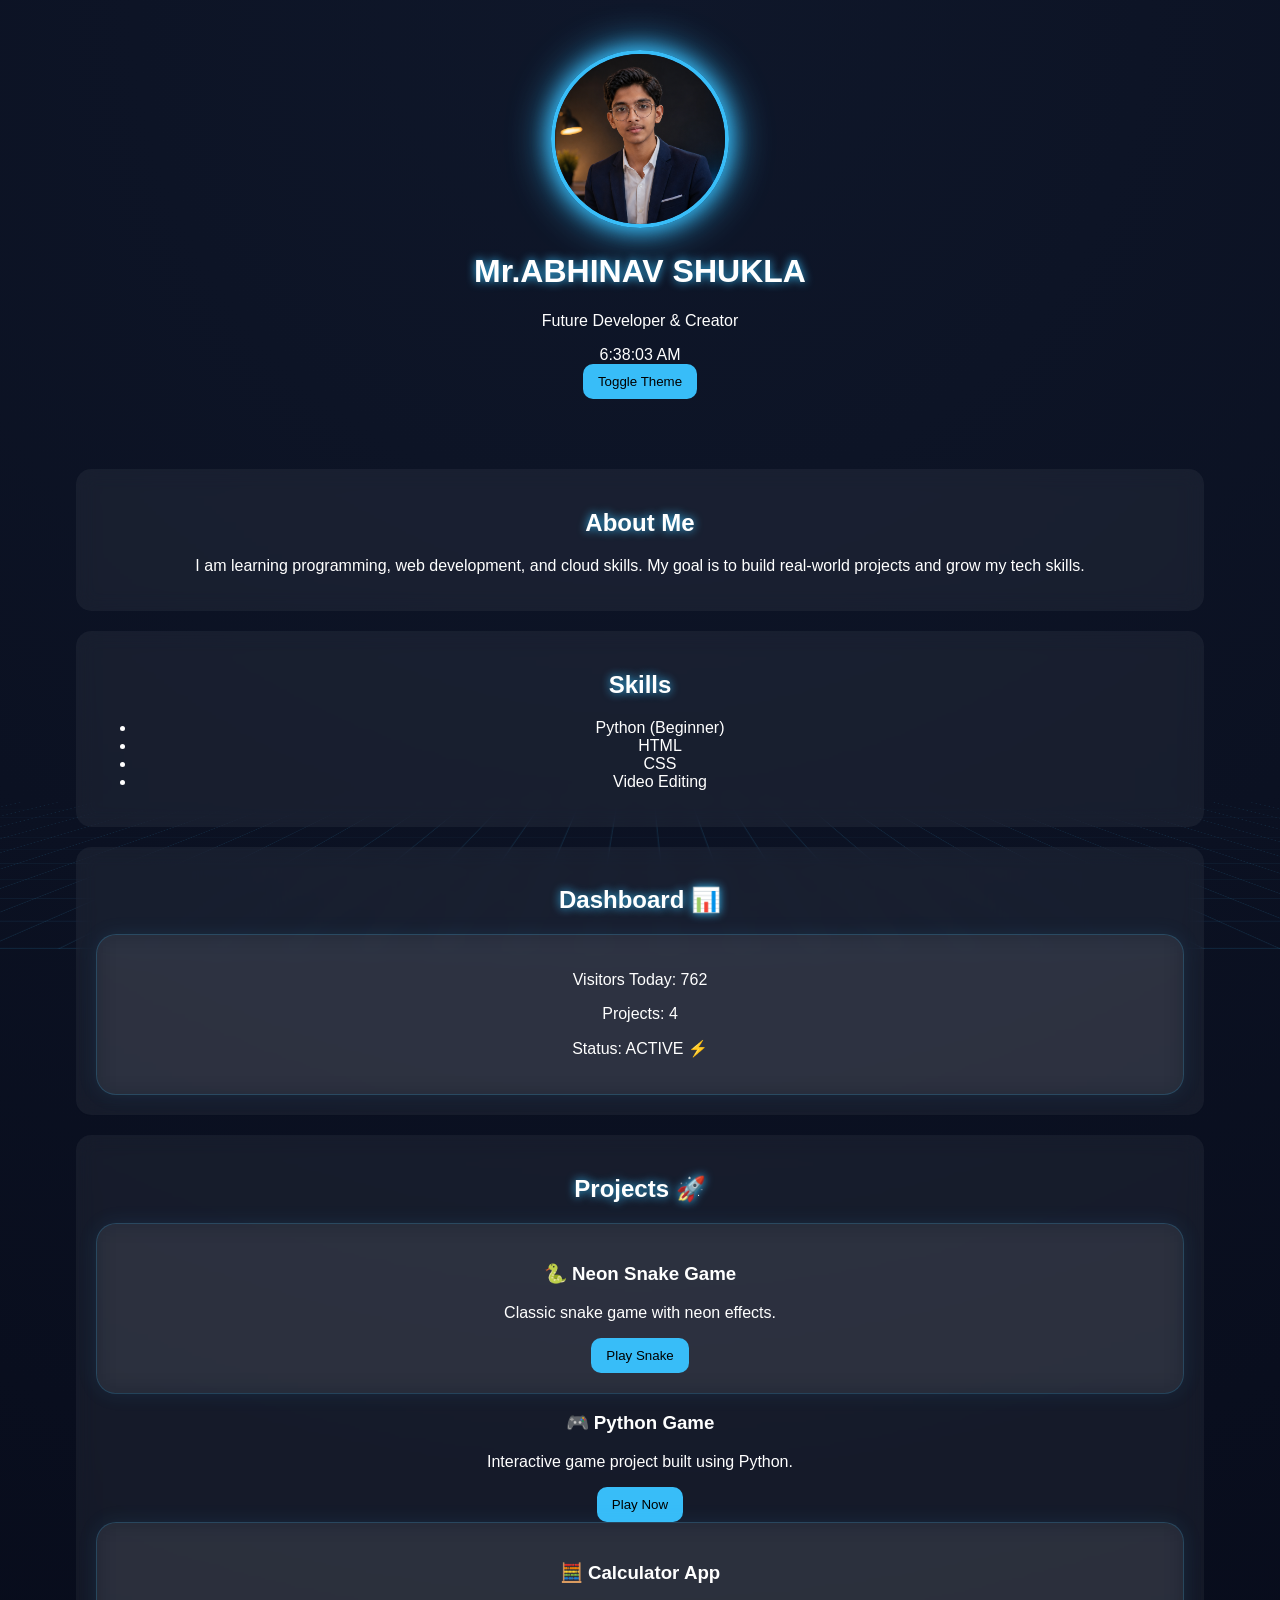
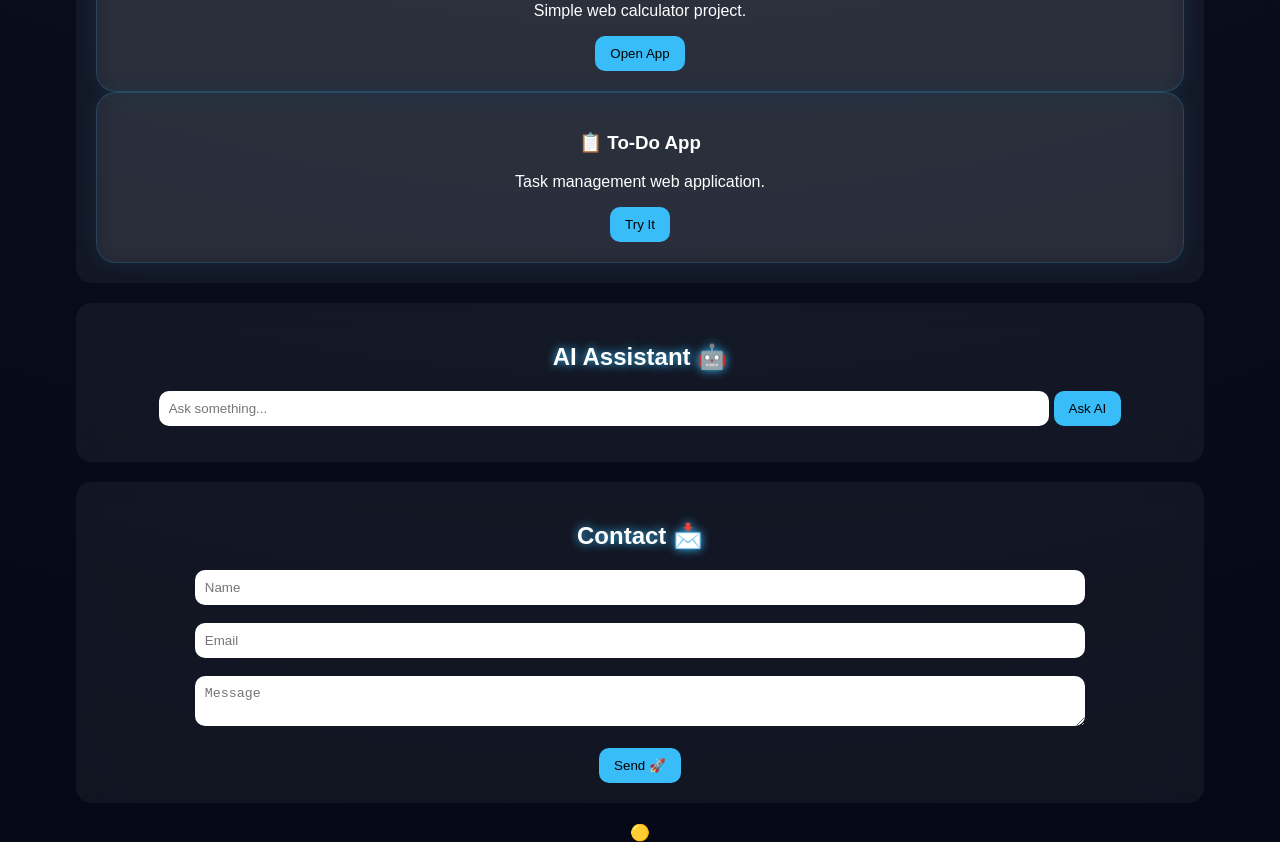
==== index.html @ 34ebb966 "index.html" ====
<!DOCTYPE html>
<html lang="en">
<head>
    <meta charset="UTF-8">
    <meta name="viewport" content="width=device-width, initial-scale=1.0">
    <title>My Portfolio</title>
    <link rel="stylesheet" href="style.css">
</head>

<body><header class="hero">

<img src="profile.png" class="profile">

<h1 id="typing"></h1>

<p>Future Developer & Creator</p>
<div id="clock"></div>
<button onclick="toggleTheme()">
Toggle Theme
</button>

</header>
  
    <!-- About Section -->
    <section class="about">
        <h2>About Me</h2>
        <p>
            I am learning programming, web development, and cloud skills.
            My goal is to build real-world projects and grow my tech skills.
        </p>
    </section>

    <!-- Skills Section -->
    <section class="skills">
        <h2>Skills</h2>
        <ul>
            <li>Python (Beginner)</li>
            <li>HTML</li>
            <li>CSS</li>
            <li>Video Editing</li>
        </ul>
    </section>
<section>
<h2>Dashboard 📊</h2>

<div class="card">
    <p>Visitors Today: <span id="v"></span></p>
    <p>Projects: 4</p>
    <p>Status: ACTIVE ⚡</p>
</div>

</section>
    <!-- Projects Section -->
  <section class="projects">

<h2>Projects 🚀</h2>

<div class="card">

<h3>🐍 Neon Snake Game</h3>

<p>
Classic snake game with neon effects.
</p>

<a href="snake.html">

<button>
Play Snake
</button>

</a>

</div>
<h3>🎮 Python Game</h3>

<p>
Interactive game project built using Python.
</p>

<a href="game.html">
<button>
Play Now
</button>
</a>

</div>

<div class="card">

<h3>🧮 Calculator App</h3>

<p>
Simple web calculator project.
</p>

<a href="calculator.html">
<button>
Open App
</button>
</a>

</div>

<div class="card">

<h3>📋 To-Do App</h3>

<p>
Task management web application.
</p>

<a href="todo.html">
<button>
Try It
</button>
</a>

</div>

</section>
    
<section>
    
<h2>AI Assistant 🤖</h2>

<input type="text" id="q" placeholder="Ask something...">

<button onclick="askRealAI()">
Ask AI
</button>

<p id="ans"></p>

</section>
    <!-- Contact Section -->
 <section class="contact">

<h2>Contact 📩</h2>

<form action="https://formsubmit.co/abhinavshukl12@gmail.com" method="POST">

<input type="hidden" name="_captcha" value="false">

<input type="text" name="name" placeholder="Name" required>

<br><br>

<input type="email" name="email" placeholder="Email" required>

<br><br>

<textarea name="message" placeholder="Message"></textarea>

<br><br>

<button type="submit">
Send 🚀
</button>

</form>

</section>  
<!-- YouTube Popup -->

<div id="popup" class="popup">

<div class="popup-content">

<span class="close" onclick="closePopup()">
&times;
</span>

<h2>🚀 Join My YouTube Journey</h2>

<p>
Subscribe for coding, AI, projects & educational creator content ⚡
</p>

<a href="https://youtube.com/@abhinavconceptlab?si=k_OeOJy1caz5XrRM" target="_blank">

<button class="subscribe-btn">
Subscribe 🔔
</button>

</a>

</div>

</div>
<script src="script.js"></script>
<script src="ai.js"></script>    
<script src="omega.js"></script>
</body>
</html>
---- style.css ----
body {
    margin: 0;
    font-family: Arial, sans-serif;
    background: radial-gradient(circle at top, #0f172a, #050816);
    color: white;
    text-align: center;
}

/* hero */
.hero {
    padding: 50px 20px;
}

/* sections */
section {
    width: 85%;
    margin: 20px auto;
    padding: 20px;

    background: rgba(255,255,255,0.05);

    border-radius: 15px;

    backdrop-filter: blur(10px);
}

/* profile image */
.profile {
    width: 170px;
    height: 170px;

    object-fit: cover;

    border-radius: 50%;

    border: 4px solid #38bdf8;

    box-shadow:
        0 0 20px #38bdf8,
        0 0 40px #38bdf8;

    transition: 0.4s;
}

.profile:hover {
    transform: scale(1.05);
}

/* glowing titles */
h1, h2 {
    text-shadow: 0 0 10px #38bdf8;
}

.card {

    background:
    rgba(255,255,255,0.05);

    border:
    1px solid rgba(56,189,248,0.2);

    backdrop-filter: blur(12px);

    border-radius: 20px;

    padding: 20px;

    transition: 0.4s;

    box-shadow:
    0 0 20px rgba(56,189,248,0.1);
}

.card:hover {

    transform:
    translateY(-10px)
    scale(1.03);

    box-shadow:
    0 0 30px #38bdf8;
}

/* button */
button {
    padding: 10px 15px;

    border: none;

    border-radius: 10px;

    background: #38bdf8;

    cursor: pointer;
}

/* inputs */
input, textarea {
    width: 80%;

    padding: 10px;

    border-radius: 10px;

    border: none;
}
/* popup background */

.popup {

    display: none;

    position: fixed;

    z-index: 999;

    left: 0;
    top: 0;

    width: 100%;
    height: 100%;

    background:
    rgba(0,0,0,0.7);

    backdrop-filter: blur(5px);
}

/* popup box */

.popup-content {

    background:
    rgba(15,23,42,0.95);

    width: 80%;
    max-width: 400px;

    margin: 15% auto;

    padding: 25px;

    border-radius: 20px;

    text-align: center;

    box-shadow:
    0 0 20px #38bdf8;
}

/* close button */

.close {

    float: right;

    font-size: 28px;

    cursor: pointer;
}

/* subscribe button */

.subscribe-btn {

    background: red;

    color: white;

    padding: 12px 20px;

    border-radius: 12px;

    font-size: 18px;

    margin-top: 15px;

    transition: 0.3s;
}

.subscribe-btn:hover {

    transform: scale(1.08);

    box-shadow:
    0 0 20px red;
}
/* GRID FLOOR */

body::before {

    content: "";

    position: fixed;

    bottom: -200px;

    left: -50%;

    width: 200%;

    height: 500px;

    background:
    repeating-linear-gradient(

    transparent 0px,
    transparent 48px,

    rgba(56,189,248,0.15) 50px
    ),

    repeating-linear-gradient(

    90deg,

    transparent 0px,
    transparent 48px,

    rgba(56,189,248,0.15) 50px
    );

    transform:
    perspective(700px)
    rotateX(75deg);

    animation:
    gridMove 10s linear infinite;

    z-index: -2;
}

@keyframes gridMove {

    from {

        transform:
        perspective(700px)
        rotateX(75deg)
        translateY(0);
    }

    to {

        transform:
        perspective(700px)
        rotateX(75deg)
        translateY(50px);
    }
}
.trail {

    position: absolute;

    width: 10px;

    height: 10px;

    border-radius: 50%;

    background: #38bdf8;

    box-shadow:
    0 0 15px #38bdf8;

    pointer-events: none;

    animation:
    fadeTrail 0.5s linear;
}

@keyframes fadeTrail {

    from {

        opacity: 1;

        transform: scale(1);
    }

    to {

        opacity: 0;
body::after {

    content: "";

    position: fixed;

    width: 100%;

    height: 100%;

    background:
    repeating-linear-gradient(

    transparent 0px,
    rgba(255,255,255,0.03) 2px,
    transparent 4px
    );

    pointer-events: none;

    animation:
    scanMove 8s linear infinite;
}

@keyframes scanMove {

    from {

        transform: translateY(0);
    }

    to {

        transform: translateY(20px);
    }
}
        transform: scale(0);
    }
}
section {

    animation:
    floatPanel 5s ease-in-out infinite;
}

@keyframes floatPanel {

    0% {

        transform: translateY(0);
    }

    50% {

        transform: translateY(-8px);
    }

    100% {

        transform: translateY(0);
    }
}
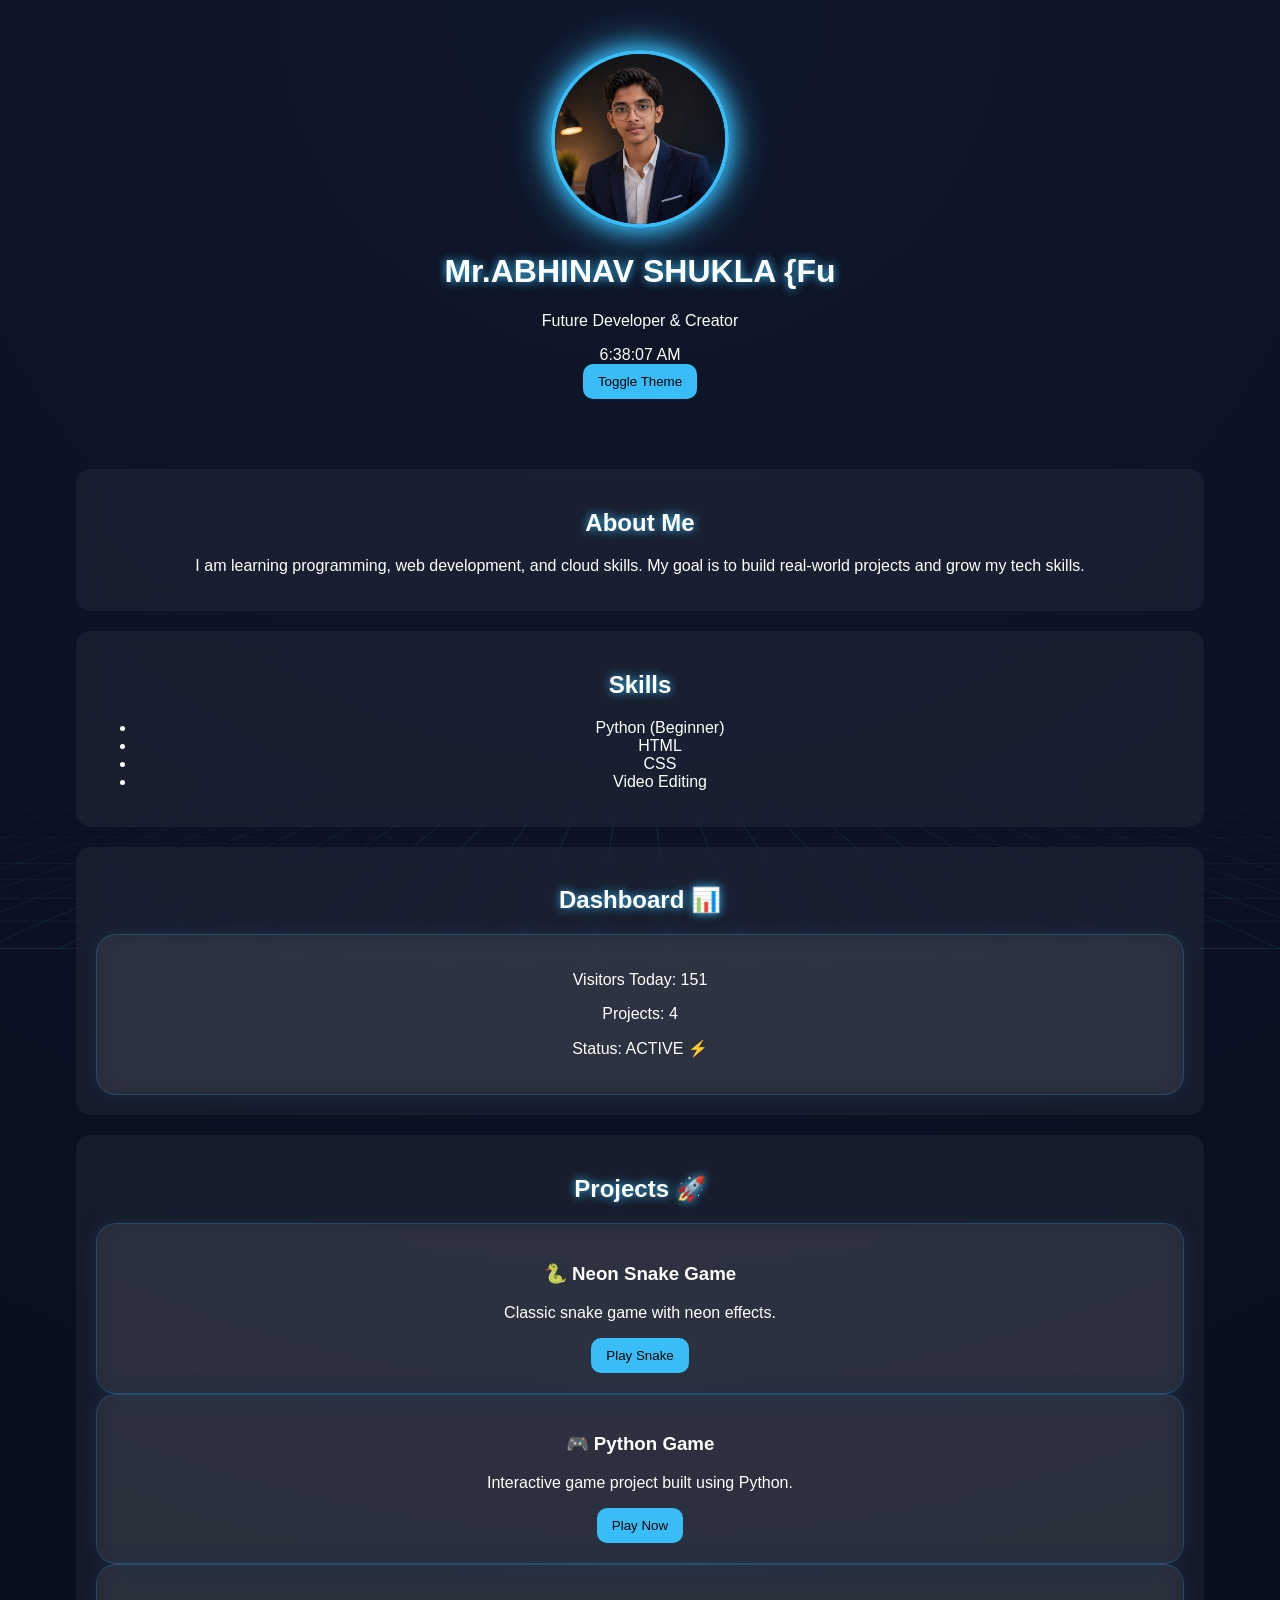
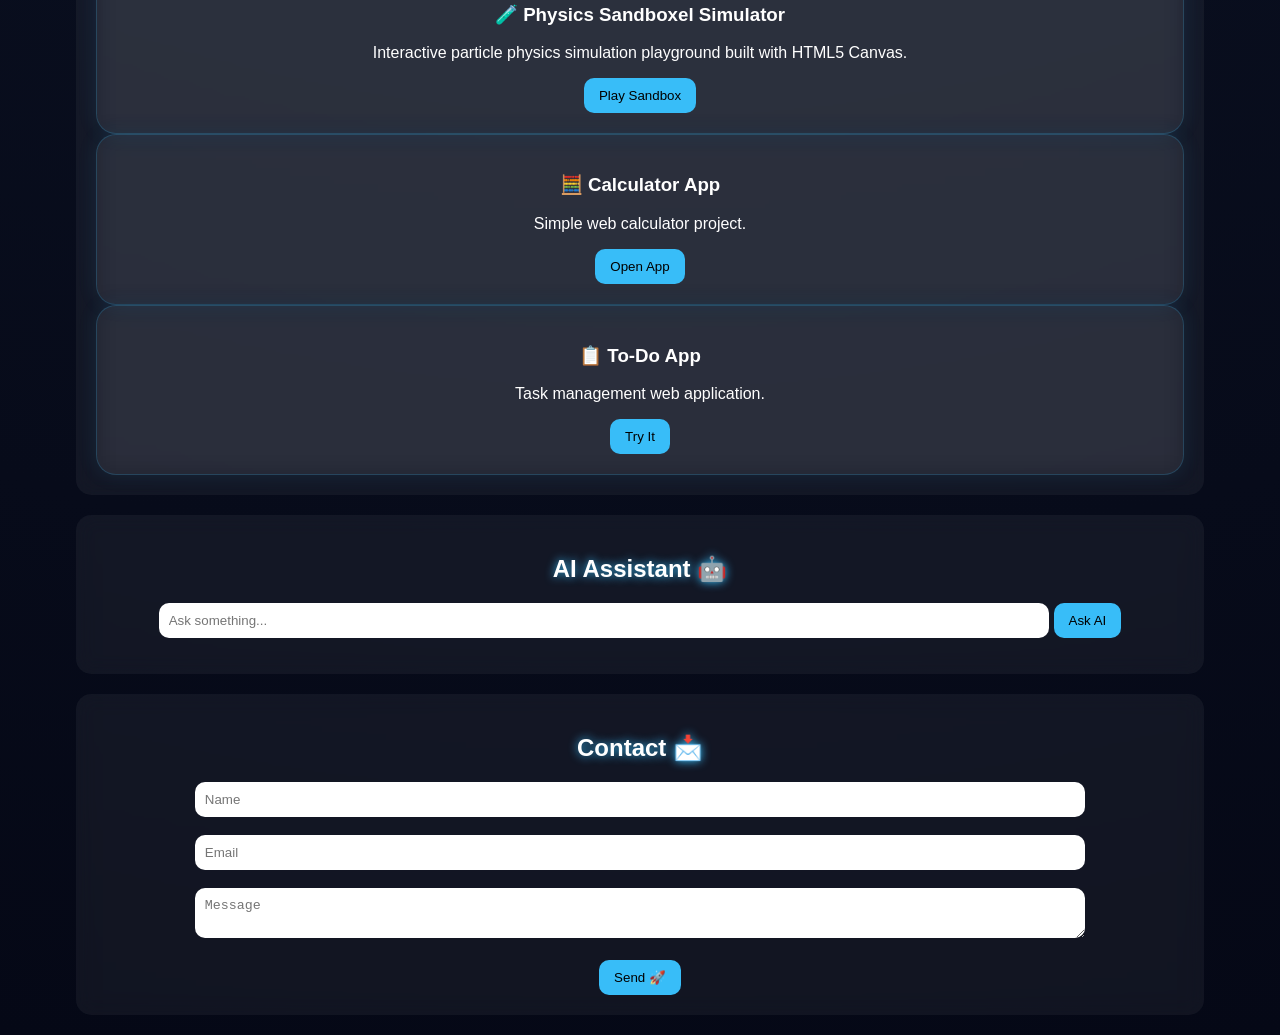
==== commit e84fb3b1: "index.html" ====
--- a/index.html
+++ b/index.html
@@ -51,72 +51,49 @@
 
 </section>
     <!-- Projects Section -->
-  <section class="projects">
+ <section class="projects">
+        <h2>Projects 🚀</h2>
 
-<h2>Projects 🚀</h2>
+        <div class="card">
+            <h3>🐍 Neon Snake Game</h3>
+            <p>Classic snake game with neon effects.</p>
+            <a href="snake.html">
+                <button>Play Snake</button>
+            </a>
+        </div>
 
-<div class="card">
+        <div class="card">
+            <h3>🎮 Python Game</h3>
+            <p>Interactive game project built using Python.</p>
+            <a href="game.html">
+                <button>Play Now</button>
+            </a>
+        </div>
 
-<h3>🐍 Neon Snake Game</h3>
+        <div class="card">
+            <h3>🧪 Physics Sandboxel Simulator</h3>
+            <p>Interactive particle physics simulation playground built with HTML5 Canvas.</p>
+            <a href="simindex.html">
+                <button>Play Sandbox</button>
+            </a>
+        </div>
 
-<p>
-Classic snake game with neon effects.
-</p>
+        <div class="card">
+            <h3>🧮 Calculator App</h3>
+            <p>Simple web calculator project.</p>
+            <a href="calculator.html">
+                <button>Open App</button>
+            </a>
+        </div>
 
-<a href="snake.html">
-
-<button>
-Play Snake
-</button>
-
-</a>
-
-</div>
-<h3>🎮 Python Game</h3>
-
-<p>
-Interactive game project built using Python.
-</p>
-
-<a href="game.html">
-<button>
-Play Now
-</button>
-</a>
-
-</div>
-
-<div class="card">
-
-<h3>🧮 Calculator App</h3>
-
-<p>
-Simple web calculator project.
-</p>
-
-<a href="calculator.html">
-<button>
-Open App
-</button>
-</a>
-
-</div>
-
-<div class="card">
-
-<h3>📋 To-Do App</h3>
-
-<p>
-Task management web application.
-</p>
-
-<a href="todo.html">
-<button>
-Try It
-</button>
-</a>
-
-</div>
+        <div class="card">
+            <h3>📋 To-Do App</h3>
+            <p>Task management web application.</p>
+            <a href="todo.html">
+                <button>Try It</button>
+            </a>
+        </div>
+    </section>
 
 </section>
     
--- a/style.css
+++ b/style.css
@@ -339,7 +339,131 @@
     }
 
     100% {
-
+#omega{
+    text-shadow:
+        0 0 10px yellow,
+        0 0 20px gold,
+        0 0 40px orange;
+}
         transform: translateY(0);
     }
 }
+#omega{
+    position:fixed;
+    bottom:80px;
+    left:200px;
+    width:60px;
+    height:120px;
+    z-index:999999;
+}
+
+.head{
+    width:40px;
+    height:40px;
+    background:#ffd700;
+    border-radius:50%;
+    margin:auto;
+    position:relative;
+}
+
+.eye{
+    width:6px;
+    height:6px;
+    background:black;
+    border-radius:50%;
+    position:absolute;
+    top:14px;
+}
+
+.left-eye{
+    left:10px;
+}
+
+.right-eye{
+    right:10px;
+}
+
+.body{
+    width:6px;
+    height:60px;
+    background:#ffd700;
+    margin:auto;
+}
+#omega{
+    position:fixed;
+    bottom:80px;
+    left:200px;
+    width:80px;
+    height:150px;
+    z-index:999999;
+}
+
+.head{
+    width:40px;
+    height:40px;
+    background:#ffd700;
+    border-radius:50%;
+    margin:auto;
+    position:relative;
+}
+
+.eye{
+    width:6px;
+    height:6px;
+    background:black;
+    border-radius:50%;
+    position:absolute;
+    top:14px;
+}
+
+.left-eye{
+    left:10px;
+}
+
+.right-eye{
+    right:10px;
+}
+
+.body{
+    width:6px;
+    height:50px;
+    background:#ffd700;
+    margin:auto;
+    position:relative;
+}
+
+.arm{
+    position:absolute;
+    width:35px;
+    height:4px;
+    background:#ffd700;
+    top:15px;
+}
+
+.left-arm{
+    left:-30px;
+    transform:rotate(25deg);
+}
+
+.right-arm{
+    right:-30px;
+    transform:rotate(-25deg);
+}
+
+.leg{
+    position:absolute;
+    width:35px;
+    height:4px;
+    background:#ffd700;
+    top:48px;
+}
+
+.left-leg{
+    left:-15px;
+    transform:rotate(35deg);
+}
+
+.right-leg{
+    right:-15px;
+    transform:rotate(-35deg);
+}
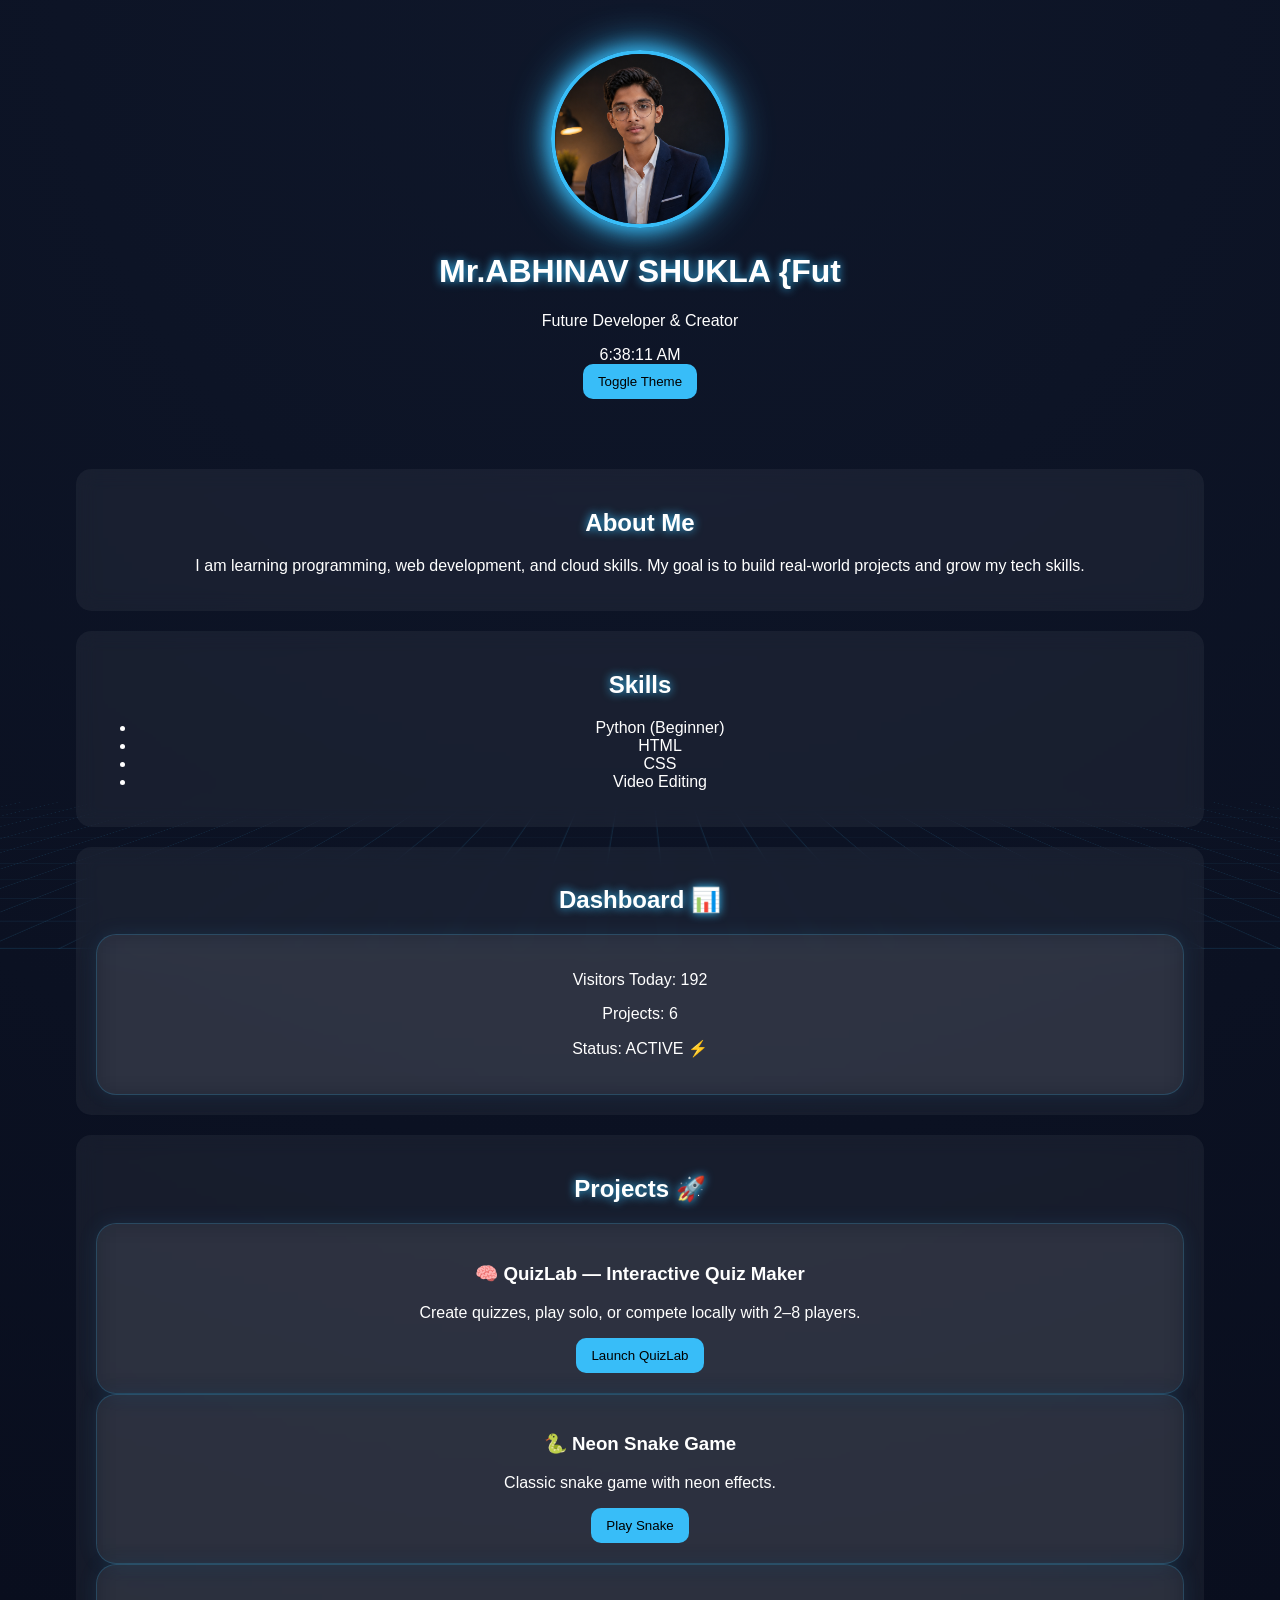
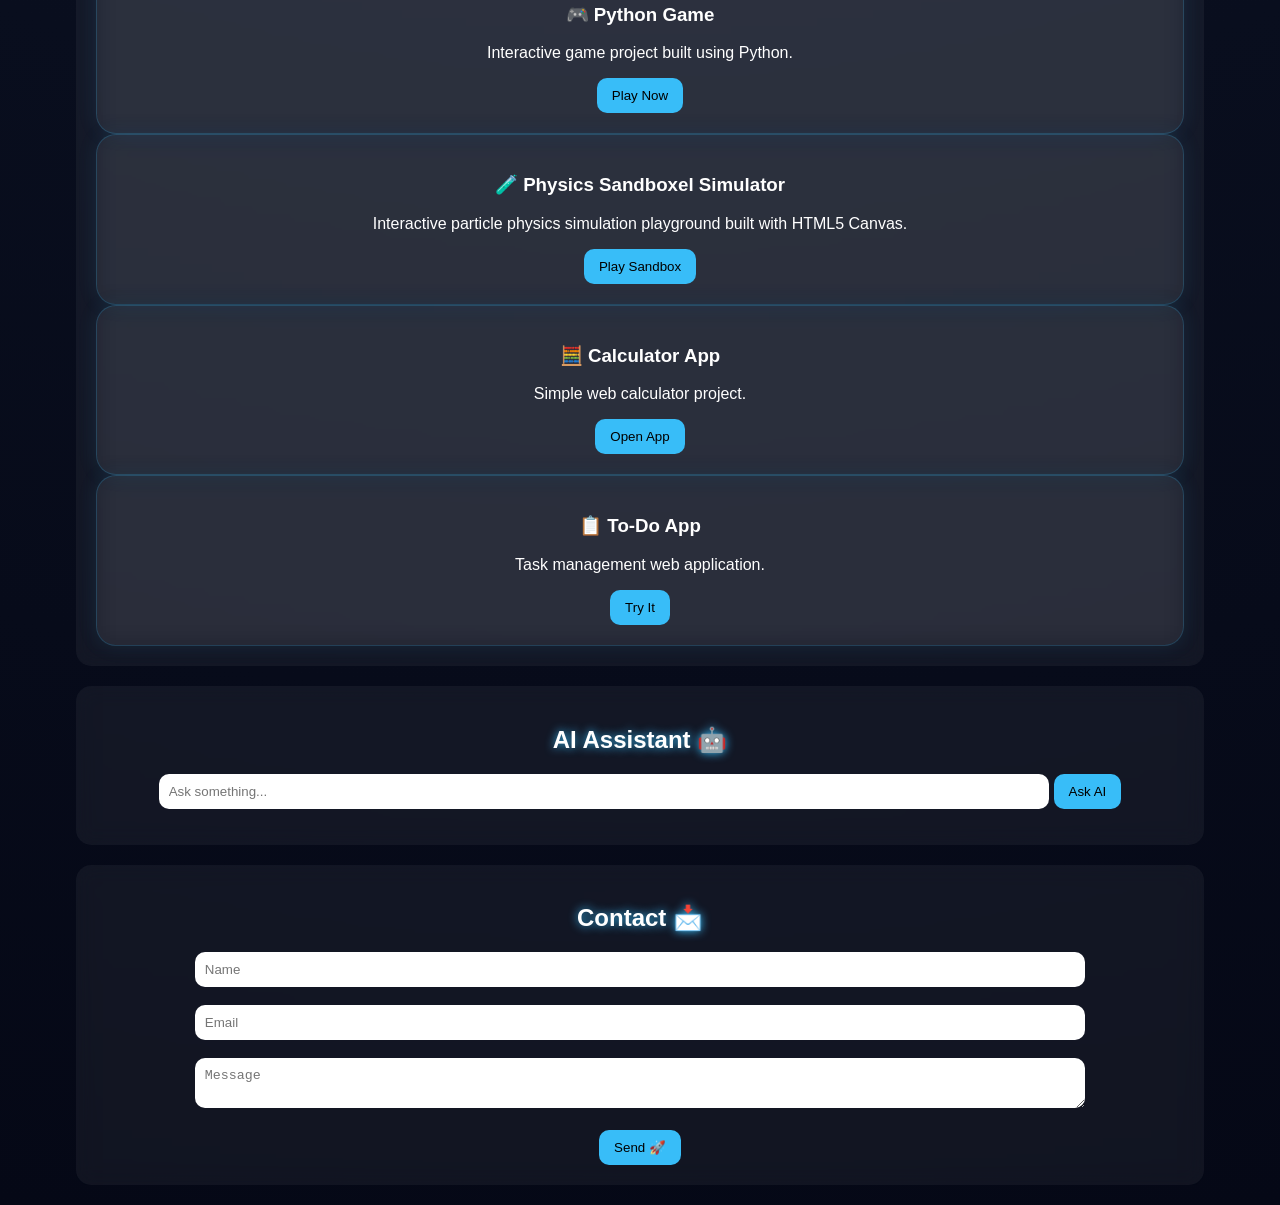
==== commit b9f8195c: "Modify portfolio layout and add QuizLab project Updated project details and added new quiz feature." ====
--- a/index.html
+++ b/index.html
@@ -20,7 +20,7 @@
 </button>
 
 </header>
-  
+
     <!-- About Section -->
     <section class="about">
         <h2>About Me</h2>
@@ -40,19 +40,28 @@
             <li>Video Editing</li>
         </ul>
     </section>
-<section>
-<h2>Dashboard 📊</h2>
 
-<div class="card">
-    <p>Visitors Today: <span id="v"></span></p>
-    <p>Projects: 4</p>
-    <p>Status: ACTIVE ⚡</p>
-</div>
+    <section>
+        <h2>Dashboard 📊</h2>
 
-</section>
+        <div class="card">
+            <p>Visitors Today: <span id="v"></span></p>
+            <p>Projects: 6</p>
+            <p>Status: ACTIVE ⚡</p>
+        </div>
+    </section>
+
     <!-- Projects Section -->
- <section class="projects">
+    <section class="projects">
         <h2>Projects 🚀</h2>
+
+        <div class="card">
+            <h3>🧠 QuizLab — Interactive Quiz Maker</h3>
+            <p>Create quizzes, play solo, or compete locally with 2–8 players.</p>
+            <a href="quizlab.html">
+                <button>Launch QuizLab</button>
+            </a>
+        </div>
 
         <div class="card">
             <h3>🐍 Neon Snake Game</h3>
@@ -95,76 +104,74 @@
         </div>
     </section>
 
-</section>
-    
-<section>
-    
-<h2>AI Assistant 🤖</h2>
+    <section>
+        <h2>AI Assistant 🤖</h2>
 
-<input type="text" id="q" placeholder="Ask something...">
+        <input type="text" id="q" placeholder="Ask something...">
 
-<button onclick="askRealAI()">
-Ask AI
-</button>
+        <button onclick="askRealAI()">
+            Ask AI
+        </button>
 
-<p id="ans"></p>
+        <p id="ans"></p>
+    </section>
 
-</section>
     <!-- Contact Section -->
- <section class="contact">
+    <section class="contact">
 
-<h2>Contact 📩</h2>
+        <h2>Contact 📩</h2>
 
-<form action="https://formsubmit.co/abhinavshukl12@gmail.com" method="POST">
+        <form action="https://formsubmit.co/abhinavshukla12@gmail.com" method="POST">
 
-<input type="hidden" name="_captcha" value="false">
+            <input type="hidden" name="_captcha" value="false">
 
-<input type="text" name="name" placeholder="Name" required>
+            <input type="text" name="name" placeholder="Name" required>
 
-<br><br>
+            <br><br>
 
-<input type="email" name="email" placeholder="Email" required>
+            <input type="email" name="email" placeholder="Email" required>
 
-<br><br>
+            <br><br>
 
-<textarea name="message" placeholder="Message"></textarea>
+            <textarea name="message" placeholder="Message"></textarea>
 
-<br><br>
+            <br><br>
 
-<button type="submit">
-Send 🚀
-</button>
+            <button type="submit">
+                Send 🚀
+            </button>
 
-</form>
+        </form>
 
-</section>  
-<!-- YouTube Popup -->
+    </section>  
 
-<div id="popup" class="popup">
+    <!-- YouTube Popup -->
+    <div id="popup" class="popup">
 
-<div class="popup-content">
+        <div class="popup-content">
 
-<span class="close" onclick="closePopup()">
-&times;
-</span>
+            <span class="close" onclick="closePopup()">
+                &times;
+            </span>
 
-<h2>🚀 Join My YouTube Journey</h2>
+            <h2>🚀 Join My YouTube Journey</h2>
 
-<p>
-Subscribe for coding, AI, projects & educational creator content ⚡
-</p>
+            <p>
+                Subscribe for coding, AI, projects & educational creator content ⚡
+            </p>
 
-<a href="https://youtube.com/@abhinavconceptlab?si=k_OeOJy1caz5XrRM" target="_blank">
+            <a href="https://youtube.com/@abhinavconceptlab?si=k_OeOJy1caz5XrRM" target="_blank">
 
-<button class="subscribe-btn">
-Subscribe 🔔
-</button>
+                <button class="subscribe-btn">
+                    Subscribe 🔔
+                </button>
 
-</a>
+            </a>
 
-</div>
+        </div>
 
-</div>
+    </div>
+
 <script src="script.js"></script>
 <script src="ai.js"></script>    
 <script src="omega.js"></script>
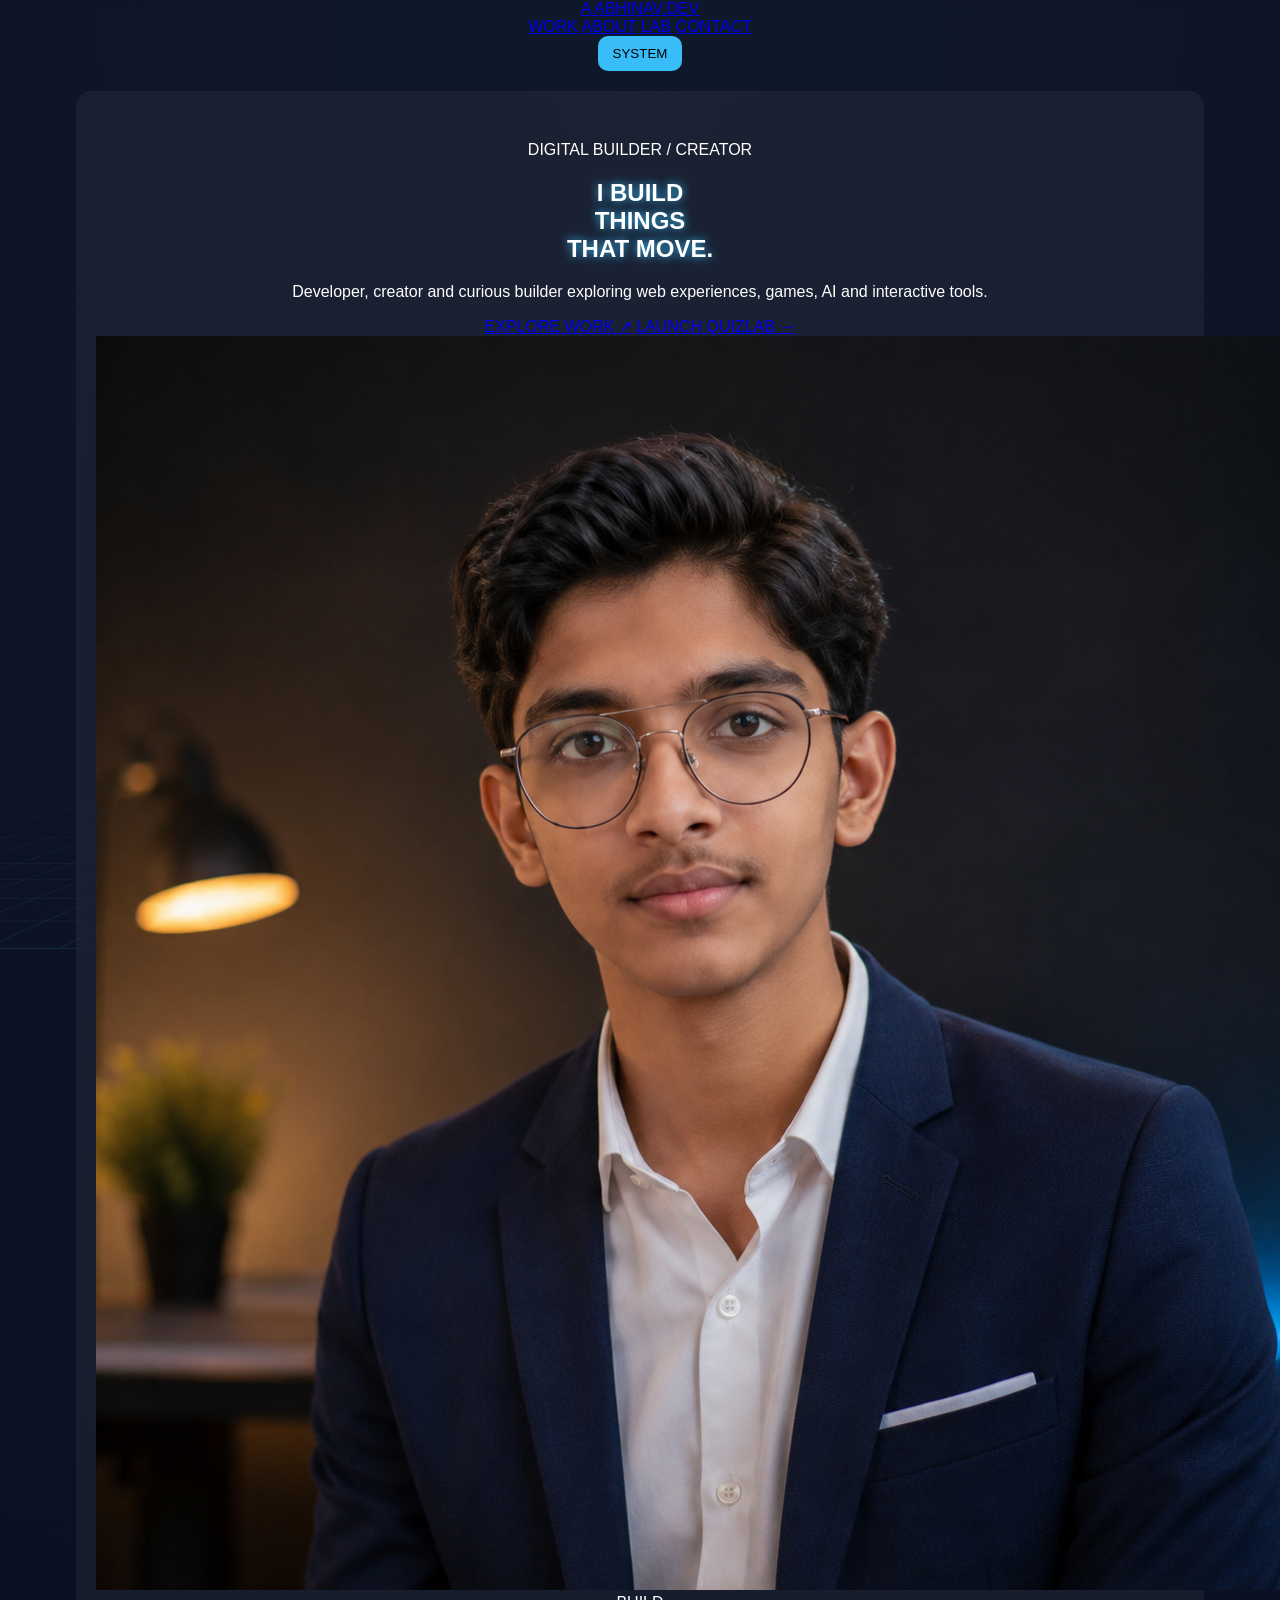
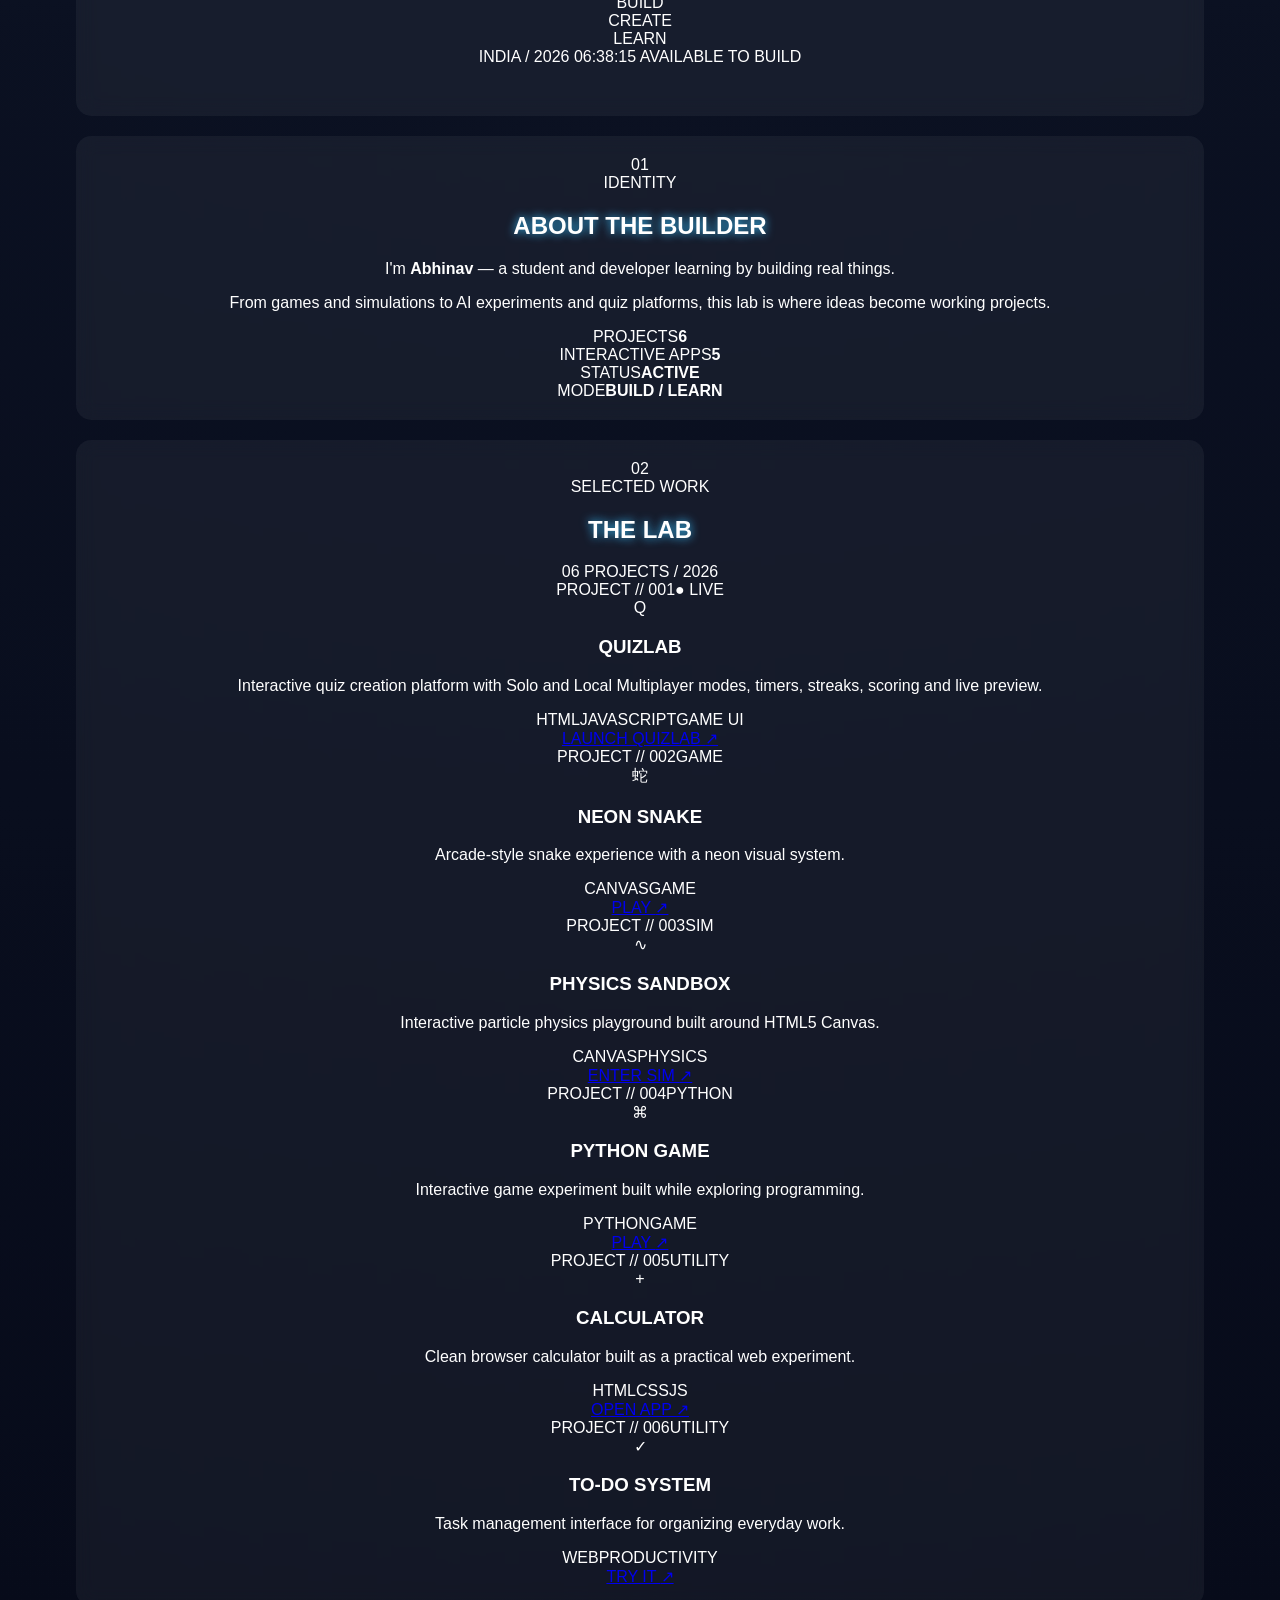
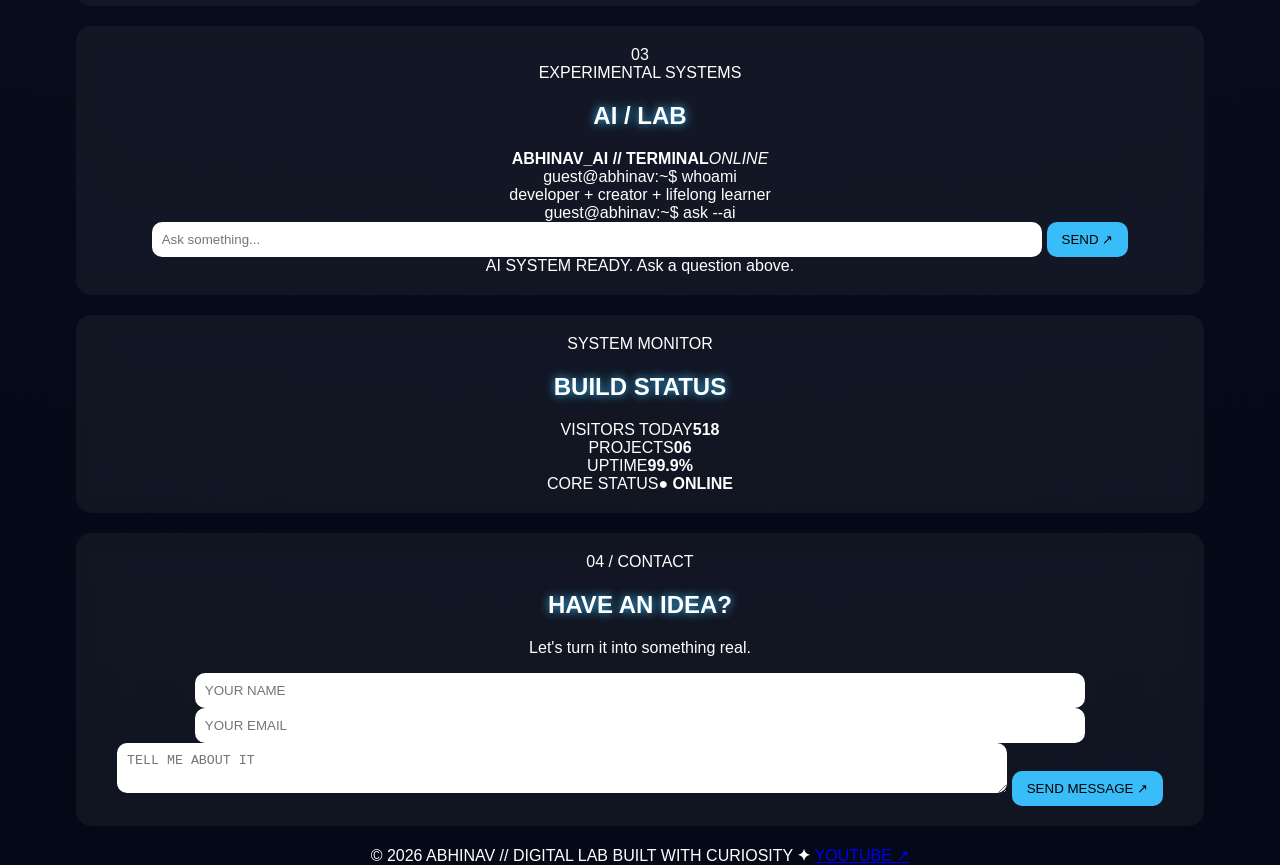
==== commit 3d374a6a: "Revamp portfolio page with new layout and content Updated the HTML structure and content for the por" ====
--- a/index.html
+++ b/index.html
@@ -1,179 +1,261 @@
 <!DOCTYPE html>
 <html lang="en">
 <head>
-    <meta charset="UTF-8">
-    <meta name="viewport" content="width=device-width, initial-scale=1.0">
-    <title>My Portfolio</title>
-    <link rel="stylesheet" href="style.css">
+  <meta charset="UTF-8">
+  <meta name="viewport" content="width=device-width, initial-scale=1.0">
+  <meta name="description" content="Abhinav — developer, creator and builder. Explore interactive projects, games, AI experiments and QuizLab.">
+  <title>ABHINAV // DIGITAL LAB</title>
+  <link rel="stylesheet" href="style.css">
 </head>
-
-<body><header class="hero">
-
-<img src="profile.png" class="profile">
-
-<h1 id="typing"></h1>
-
-<p>Future Developer & Creator</p>
-<div id="clock"></div>
-<button onclick="toggleTheme()">
-Toggle Theme
-</button>
-
-</header>
-
-    <!-- About Section -->
-    <section class="about">
-        <h2>About Me</h2>
-        <p>
-            I am learning programming, web development, and cloud skills.
-            My goal is to build real-world projects and grow my tech skills.
-        </p>
-    </section>
-
-    <!-- Skills Section -->
-    <section class="skills">
-        <h2>Skills</h2>
-        <ul>
-            <li>Python (Beginner)</li>
-            <li>HTML</li>
-            <li>CSS</li>
-            <li>Video Editing</li>
-        </ul>
-    </section>
-
-    <section>
-        <h2>Dashboard 📊</h2>
-
-        <div class="card">
-            <p>Visitors Today: <span id="v"></span></p>
-            <p>Projects: 6</p>
-            <p>Status: ACTIVE ⚡</p>
-        </div>
-    </section>
-
-    <!-- Projects Section -->
-    <section class="projects">
-        <h2>Projects 🚀</h2>
-
-        <div class="card">
-            <h3>🧠 QuizLab — Interactive Quiz Maker</h3>
-            <p>Create quizzes, play solo, or compete locally with 2–8 players.</p>
-            <a href="quizlab.html">
-                <button>Launch QuizLab</button>
-            </a>
-        </div>
-
-        <div class="card">
-            <h3>🐍 Neon Snake Game</h3>
-            <p>Classic snake game with neon effects.</p>
-            <a href="snake.html">
-                <button>Play Snake</button>
-            </a>
-        </div>
-
-        <div class="card">
-            <h3>🎮 Python Game</h3>
-            <p>Interactive game project built using Python.</p>
-            <a href="game.html">
-                <button>Play Now</button>
-            </a>
-        </div>
-
-        <div class="card">
-            <h3>🧪 Physics Sandboxel Simulator</h3>
-            <p>Interactive particle physics simulation playground built with HTML5 Canvas.</p>
-            <a href="simindex.html">
-                <button>Play Sandbox</button>
-            </a>
-        </div>
-
-        <div class="card">
-            <h3>🧮 Calculator App</h3>
-            <p>Simple web calculator project.</p>
-            <a href="calculator.html">
-                <button>Open App</button>
-            </a>
-        </div>
-
-        <div class="card">
-            <h3>📋 To-Do App</h3>
-            <p>Task management web application.</p>
-            <a href="todo.html">
-                <button>Try It</button>
-            </a>
-        </div>
-    </section>
-
-    <section>
-        <h2>AI Assistant 🤖</h2>
-
-        <input type="text" id="q" placeholder="Ask something...">
-
-        <button onclick="askRealAI()">
-            Ask AI
-        </button>
-
-        <p id="ans"></p>
-    </section>
-
-    <!-- Contact Section -->
-    <section class="contact">
-
-        <h2>Contact 📩</h2>
-
+<body>
+  <div class="noise"></div>
+  <div class="grid-bg"></div>
+  <div class="cursor-glow"></div>
+
+  <nav class="nav">
+    <a class="brand" href="#top" aria-label="Home">
+      <span class="brand-mark">A</span>
+      <span>ABHINAV<span class="orange">.DEV</span></span>
+    </a>
+    <div class="nav-links">
+      <a href="#work">WORK</a>
+      <a href="#about">ABOUT</a>
+      <a href="#lab">LAB</a>
+      <a href="#contact">CONTACT</a>
+    </div>
+    <button class="nav-status" onclick="toggleTheme()" title="Toggle theme">
+      <span class="status-dot"></span> SYSTEM
+    </button>
+  </nav>
+
+  <main id="top">
+    <section class="hero section-pad">
+      <div class="hero-copy reveal">
+        <div class="eyebrow"><span class="pulse"></span> DIGITAL BUILDER / CREATOR</div>
+        <h1>I BUILD<br><span class="outline">THINGS</span><br>THAT MOVE.</h1>
+        <p class="hero-text">Developer, creator and curious builder exploring web experiences, games, AI and interactive tools.</p>
+        <div class="hero-actions">
+          <a class="btn primary" href="#work">EXPLORE WORK <span>↗</span></a>
+          <a class="btn ghost" href="quizlab.html">LAUNCH QUIZLAB <span>→</span></a>
+        </div>
+      </div>
+
+      <div class="hero-orbit reveal delay-2">
+        <div class="orbit orbit-1"></div>
+        <div class="orbit orbit-2"></div>
+        <div class="orbit orbit-3"></div>
+        <div class="hero-core">
+          <div class="core-ring"></div>
+          <img src="profile.png" alt="Abhinav profile">
+        </div>
+        <div class="orbit-label label-1">BUILD</div>
+        <div class="orbit-label label-2">CREATE</div>
+        <div class="orbit-label label-3">LEARN</div>
+      </div>
+
+      <div class="hero-meta reveal delay-3">
+        <span>INDIA / 2026</span>
+        <span id="clock">--:--:--</span>
+        <span>AVAILABLE TO BUILD</span>
+      </div>
+    </section>
+
+    <section id="about" class="section-pad about-section">
+      <div class="section-head reveal">
+        <span class="section-no">01</span>
+        <div><span class="eyebrow">IDENTITY</span><h2>ABOUT THE BUILDER</h2></div>
+      </div>
+      <div class="about-grid">
+        <div class="about-big reveal">
+          <p>I'm <strong>Abhinav</strong> — a student and developer learning by building real things.</p>
+          <p class="muted">From games and simulations to AI experiments and quiz platforms, this lab is where ideas become working projects.</p>
+        </div>
+        <div class="stats-panel reveal delay-1">
+          <div class="stat-row"><span>PROJECTS</span><strong data-count="6">0</strong></div>
+          <div class="stat-row"><span>INTERACTIVE APPS</span><strong data-count="5">0</strong></div>
+          <div class="stat-row"><span>STATUS</span><strong class="teal-text">ACTIVE</strong></div>
+          <div class="stat-row"><span>MODE</span><strong>BUILD / LEARN</strong></div>
+        </div>
+      </div>
+    </section>
+
+    <section id="work" class="section-pad work-section">
+      <div class="section-head reveal">
+        <span class="section-no">02</span>
+        <div><span class="eyebrow">SELECTED WORK</span><h2>THE LAB</h2></div>
+        <span class="section-side">06 PROJECTS / 2026</span>
+      </div>
+
+      <div class="project-grid">
+        <article class="project featured reveal">
+          <div class="project-top"><span>PROJECT // 001</span><span class="live">● LIVE</span></div>
+          <div class="project-icon">Q</div>
+          <h3>QUIZLAB</h3>
+          <p>Interactive quiz creation platform with Solo and Local Multiplayer modes, timers, streaks, scoring and live preview.</p>
+          <div class="tags"><span>HTML</span><span>JAVASCRIPT</span><span>GAME UI</span></div>
+          <a href="quizlab.html" class="project-link">LAUNCH QUIZLAB <span>↗</span></a>
+        </article>
+
+        <article class="project reveal delay-1">
+          <div class="project-top"><span>PROJECT // 002</span><span>GAME</span></div>
+          <div class="project-icon">蛇</div>
+          <h3>NEON SNAKE</h3>
+          <p>Arcade-style snake experience with a neon visual system.</p>
+          <div class="tags"><span>CANVAS</span><span>GAME</span></div>
+          <a href="snake.html" class="project-link">PLAY <span>↗</span></a>
+        </article>
+
+        <article class="project reveal delay-2">
+          <div class="project-top"><span>PROJECT // 003</span><span>SIM</span></div>
+          <div class="project-icon">∿</div>
+          <h3>PHYSICS SANDBOX</h3>
+          <p>Interactive particle physics playground built around HTML5 Canvas.</p>
+          <div class="tags"><span>CANVAS</span><span>PHYSICS</span></div>
+          <a href="simindex.html" class="project-link">ENTER SIM <span>↗</span></a>
+        </article>
+
+        <article class="project reveal">
+          <div class="project-top"><span>PROJECT // 004</span><span>PYTHON</span></div>
+          <div class="project-icon">⌘</div>
+          <h3>PYTHON GAME</h3>
+          <p>Interactive game experiment built while exploring programming.</p>
+          <div class="tags"><span>PYTHON</span><span>GAME</span></div>
+          <a href="game.html" class="project-link">PLAY <span>↗</span></a>
+        </article>
+
+        <article class="project reveal delay-1">
+          <div class="project-top"><span>PROJECT // 005</span><span>UTILITY</span></div>
+          <div class="project-icon">+</div>
+          <h3>CALCULATOR</h3>
+          <p>Clean browser calculator built as a practical web experiment.</p>
+          <div class="tags"><span>HTML</span><span>CSS</span><span>JS</span></div>
+          <a href="calculator.html" class="project-link">OPEN APP <span>↗</span></a>
+        </article>
+
+        <article class="project reveal delay-2">
+          <div class="project-top"><span>PROJECT // 006</span><span>UTILITY</span></div>
+          <div class="project-icon">✓</div>
+          <h3>TO-DO SYSTEM</h3>
+          <p>Task management interface for organizing everyday work.</p>
+          <div class="tags"><span>WEB</span><span>PRODUCTIVITY</span></div>
+          <a href="todo.html" class="project-link">TRY IT <span>↗</span></a>
+        </article>
+      </div>
+    </section>
+
+    <section id="lab" class="section-pad lab-section">
+      <div class="section-head reveal">
+        <span class="section-no">03</span>
+        <div><span class="eyebrow">EXPERIMENTAL SYSTEMS</span><h2>AI / LAB</h2></div>
+      </div>
+      <div class="terminal reveal">
+        <div class="terminal-bar"><span></span><span></span><span></span><b>ABHINAV_AI // TERMINAL</b><em>ONLINE</em></div>
+        <div class="terminal-body">
+          <div class="terminal-line"><span class="prompt">guest@abhinav:~$</span> whoami</div>
+          <div class="terminal-output">developer + creator + lifelong learner</div>
+          <div class="terminal-line"><span class="prompt">guest@abhinav:~$</span> ask --ai</div>
+          <div class="ai-box">
+            <input type="text" id="q" placeholder="Ask something..." autocomplete="off">
+            <button onclick="askRealAI()">SEND ↗</button>
+          </div>
+          <div id="ans" class="terminal-output ai-answer">AI SYSTEM READY. Ask a question above.</div>
+        </div>
+      </div>
+    </section>
+
+    <section class="section-pad dashboard-section">
+      <div class="dashboard reveal">
+        <div><span class="eyebrow">SYSTEM MONITOR</span><h2>BUILD STATUS</h2></div>
+        <div class="monitor-grid">
+          <div><span>VISITORS TODAY</span><strong id="v">—</strong></div>
+          <div><span>PROJECTS</span><strong>06</strong></div>
+          <div><span>UPTIME</span><strong>99.9%</strong></div>
+          <div><span>CORE STATUS</span><strong class="teal-text">● ONLINE</strong></div>
+        </div>
+      </div>
+    </section>
+
+    <section id="contact" class="section-pad contact-section">
+      <div class="contact-card reveal">
+        <span class="eyebrow">04 / CONTACT</span>
+        <h2>HAVE AN IDEA?</h2>
+        <p>Let's turn it into something real.</p>
         <form action="https://formsubmit.co/abhinavshukla12@gmail.com" method="POST">
-
-            <input type="hidden" name="_captcha" value="false">
-
-            <input type="text" name="name" placeholder="Name" required>
-
-            <br><br>
-
-            <input type="email" name="email" placeholder="Email" required>
-
-            <br><br>
-
-            <textarea name="message" placeholder="Message"></textarea>
-
-            <br><br>
-
-            <button type="submit">
-                Send 🚀
-            </button>
-
+          <input type="hidden" name="_captcha" value="false">
+          <div class="form-grid">
+            <input type="text" name="name" placeholder="YOUR NAME" required>
+            <input type="email" name="email" placeholder="YOUR EMAIL" required>
+          </div>
+          <textarea name="message" placeholder="TELL ME ABOUT IT"></textarea>
+          <button class="btn primary" type="submit">SEND MESSAGE <span>↗</span></button>
         </form>
-
-    </section>  
-
-    <!-- YouTube Popup -->
-    <div id="popup" class="popup">
-
-        <div class="popup-content">
-
-            <span class="close" onclick="closePopup()">
-                &times;
-            </span>
-
-            <h2>🚀 Join My YouTube Journey</h2>
-
-            <p>
-                Subscribe for coding, AI, projects & educational creator content ⚡
-            </p>
-
-            <a href="https://youtube.com/@abhinavconceptlab?si=k_OeOJy1caz5XrRM" target="_blank">
-
-                <button class="subscribe-btn">
-                    Subscribe 🔔
-                </button>
-
-            </a>
-
-        </div>
-
+      </div>
+    </section>
+  </main>
+
+  <footer>
+    <span>© 2026 ABHINAV // DIGITAL LAB</span>
+    <span>BUILT WITH CURIOSITY <b>✦</b></span>
+    <a href="https://youtube.com/@abhinavconceptlab?si=k_OeOJy1caz5XrRM" target="_blank" rel="noopener">YOUTUBE ↗</a>
+  </footer>
+
+  <div id="popup" class="popup">
+    <div class="popup-content">
+      <button class="close" onclick="closePopup()">×</button>
+      <span class="eyebrow">CREATOR CHANNEL</span>
+      <h2>JOIN THE JOURNEY</h2>
+      <p>Coding, AI, projects and educational creator content.</p>
+      <a href="https://youtube.com/@abhinavconceptlab?si=k_OeOJy1caz5XrRM" target="_blank" rel="noopener"><button class="btn primary">SUBSCRIBE ↗</button></a>
     </div>
-
-<script src="script.js"></script>
-<script src="ai.js"></script>    
-<script src="omega.js"></script>
+  </div>
+
+  <script src="script.js"></script>
+  <script src="ai.js"></script>
+  <script src="omega.js"></script>
+  <script>
+    // V2 visual interactions; existing script/AI/omega files remain compatible.
+    const glow = document.querySelector('.cursor-glow');
+    window.addEventListener('pointermove', e => {
+      glow.style.left = e.clientX + 'px';
+      glow.style.top = e.clientY + 'px';
+    });
+
+    const clock = document.getElementById('clock');
+    function updateClock(){
+      const now = new Date();
+      clock.textContent = now.toLocaleTimeString([], {hour12:false});
+    }
+    updateClock(); setInterval(updateClock, 1000);
+
+    const obs = new IntersectionObserver(entries => {
+      entries.forEach(e => { if(e.isIntersecting) e.target.classList.add('visible'); });
+    }, {threshold:.12});
+    document.querySelectorAll('.reveal').forEach(el => obs.observe(el));
+
+    document.querySelectorAll('[data-count]').forEach(el => {
+      const target = +el.dataset.count;
+      let n = 0;
+      const step = Math.max(1, Math.ceil(target/18));
+      const run = () => {
+        n = Math.min(target, n + step);
+        el.textContent = n;
+        if(n < target) requestAnimationFrame(run);
+      };
+      obs.observe(el);
+      el.addEventListener('transitionend', run, {once:true});
+      setTimeout(run, 500);
+    });
+
+    function toggleTheme(){
+      document.body.classList.toggle('light-mode');
+      localStorage.setItem('portfolioTheme', document.body.classList.contains('light-mode') ? 'light' : 'dark');
+    }
+    if(localStorage.getItem('portfolioTheme') === 'light') document.body.classList.add('light-mode');
+
+    // Keeps the existing visitor element working even if script.js supplies its own value.
+    if(document.getElementById('v') && !document.getElementById('v').textContent.trim()){
+      document.getElementById('v').textContent = 'LIVE';
+    }
+  </script>
 </body>
 </html>
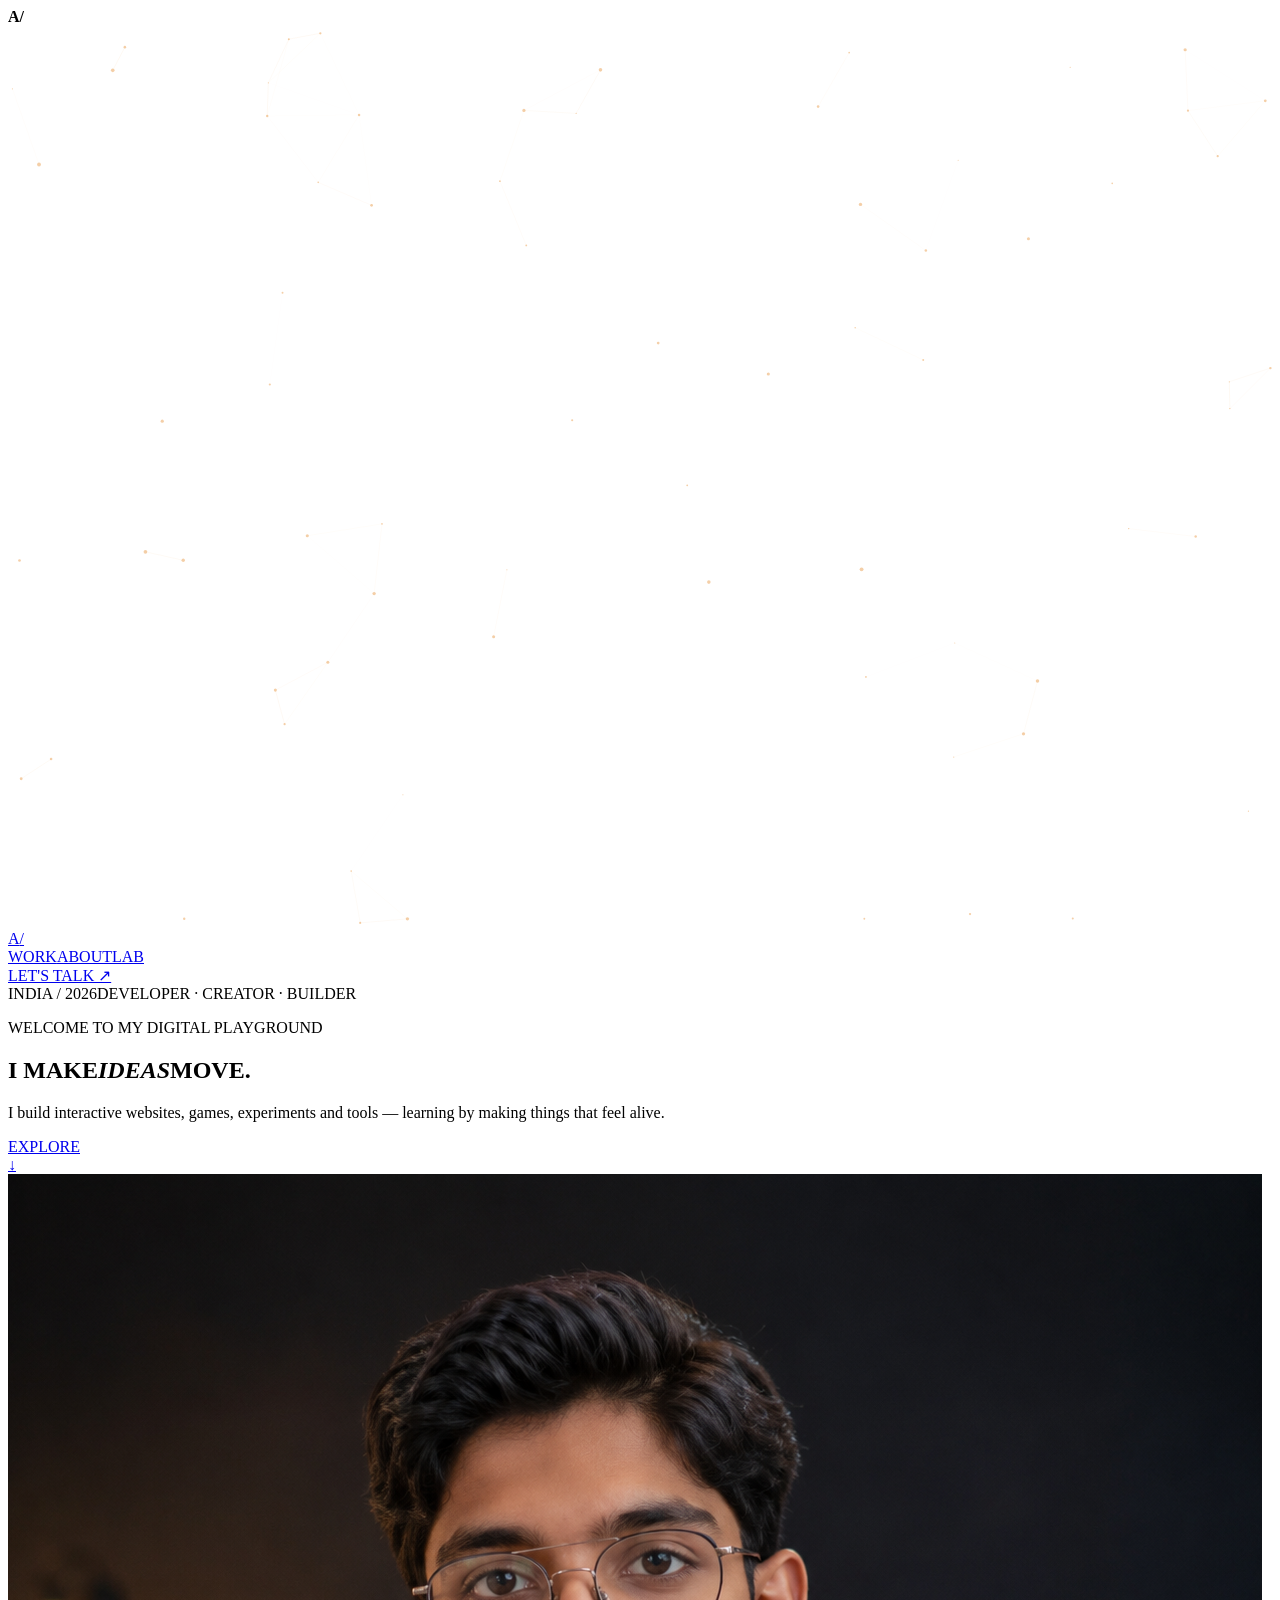
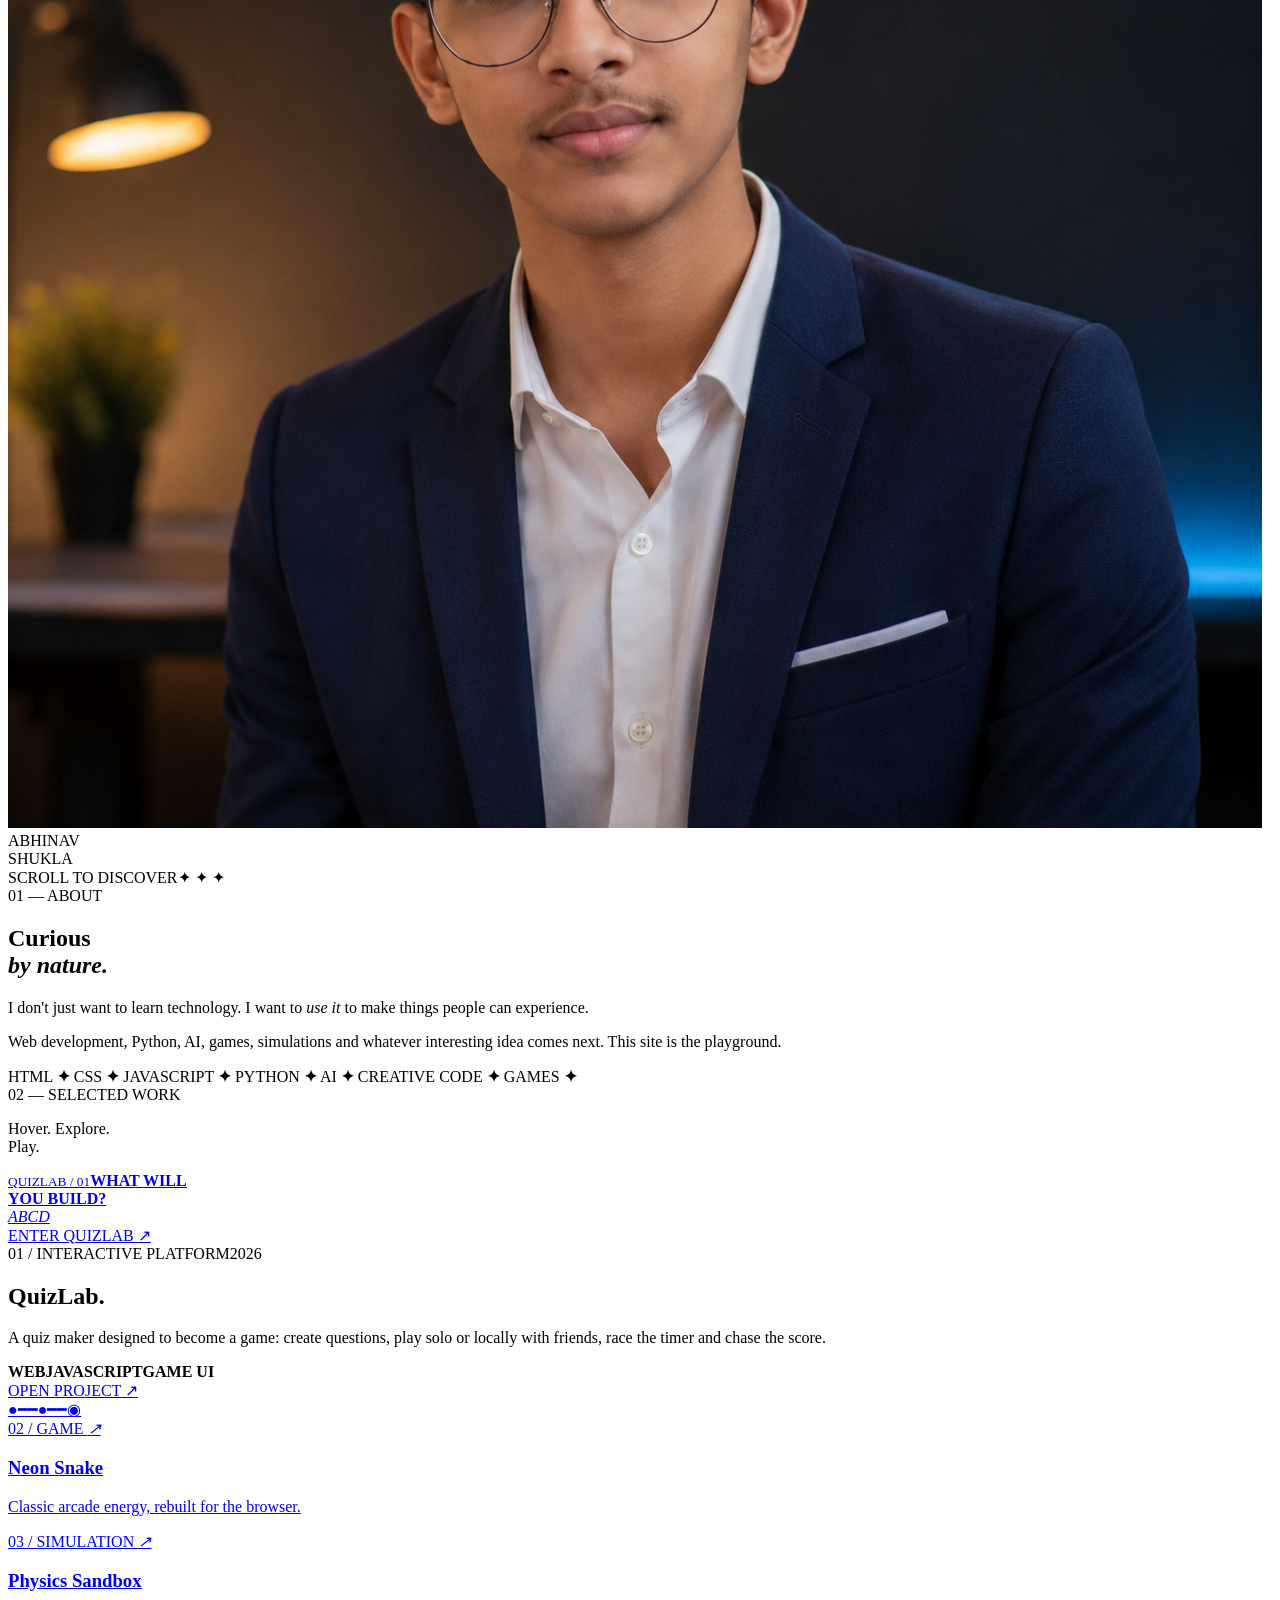
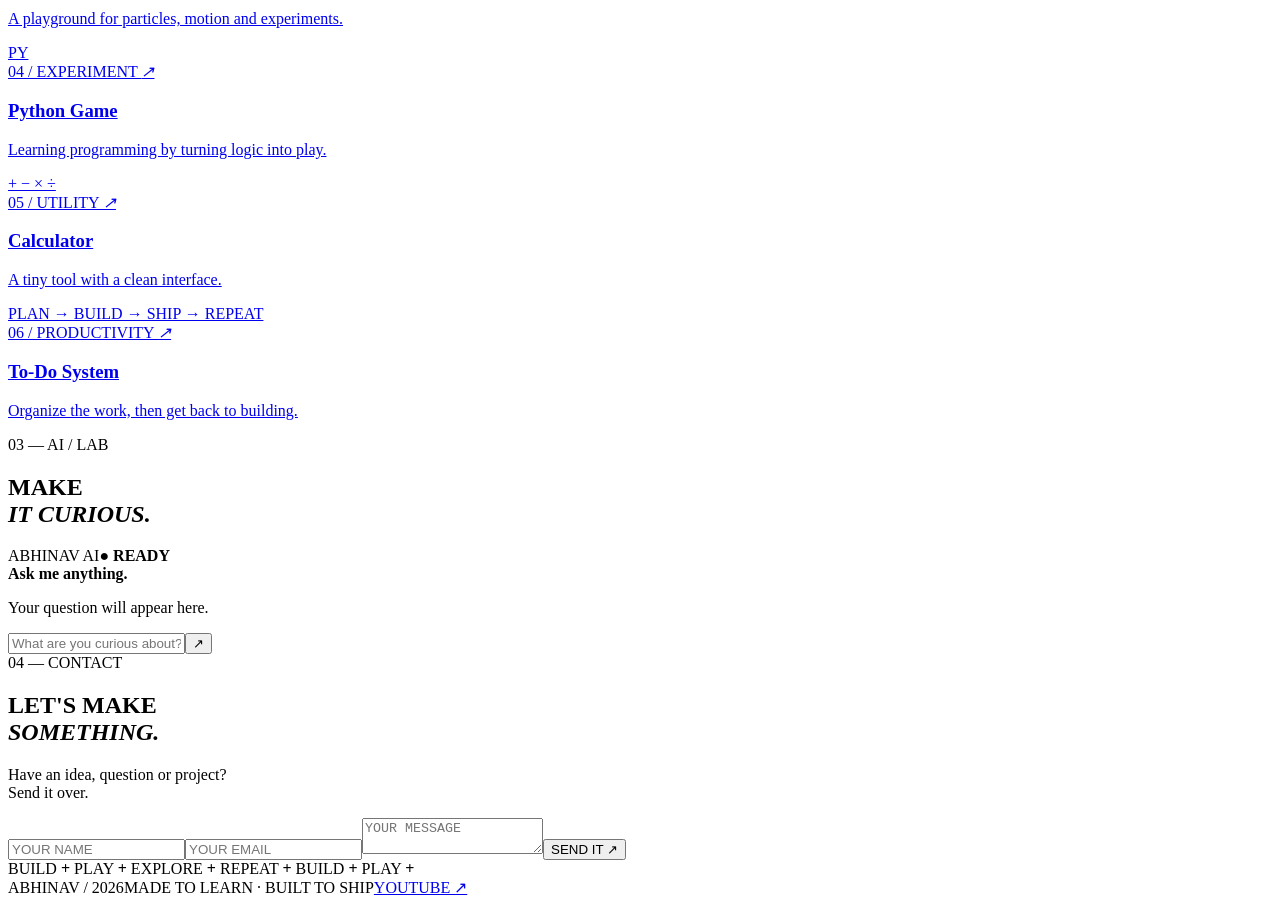
==== commit 8dabb91b: "Revise index.html for digital playground update Updated the HTML structure and content for the digit" ====
--- a/index.html
+++ b/index.html
@@ -1,261 +1,93 @@
-<!DOCTYPE html>
+<!doctype html>
 <html lang="en">
 <head>
-  <meta charset="UTF-8">
-  <meta name="viewport" content="width=device-width, initial-scale=1.0">
-  <meta name="description" content="Abhinav — developer, creator and builder. Explore interactive projects, games, AI experiments and QuizLab.">
-  <title>ABHINAV // DIGITAL LAB</title>
-  <link rel="stylesheet" href="style.css">
+<meta charset="utf-8">
+<meta name="viewport" content="width=device-width,initial-scale=1">
+<title>Abhinav — Digital Playground</title>
+<link rel="stylesheet" href="style_awwwards.css">
 </head>
 <body>
-  <div class="noise"></div>
-  <div class="grid-bg"></div>
-  <div class="cursor-glow"></div>
+<div class="loader"><strong>A/</strong><span></span></div>
+<div class="grain"></div><canvas id="life"></canvas>
+<div class="cursor"><i></i></div>
 
-  <nav class="nav">
-    <a class="brand" href="#top" aria-label="Home">
-      <span class="brand-mark">A</span>
-      <span>ABHINAV<span class="orange">.DEV</span></span>
-    </a>
-    <div class="nav-links">
-      <a href="#work">WORK</a>
-      <a href="#about">ABOUT</a>
-      <a href="#lab">LAB</a>
-      <a href="#contact">CONTACT</a>
+<nav>
+  <a class="mark" href="#top">A<span>/</span></a>
+  <div class="links"><a href="#work">WORK</a><a href="#about">ABOUT</a><a href="#lab">LAB</a></div>
+  <a href="#contact" class="talk">LET'S TALK ↗</a>
+</nav>
+
+<main id="top">
+<section class="hero">
+  <div class="eyebrow"><span>INDIA / 2026</span><span>DEVELOPER · CREATOR · BUILDER</span></div>
+  <div class="hero-stage">
+    <div class="hero-copy">
+      <p class="micro">WELCOME TO MY DIGITAL PLAYGROUND</p>
+      <h1><span>I MAKE</span><em>IDEAS</em><span>MOVE.</span></h1>
+      <p class="lead">I build interactive websites, games, experiments and tools — learning by making things that feel alive.</p>
+      <a class="round-link" href="#work">EXPLORE<br><b>↓</b></a>
     </div>
-    <button class="nav-status" onclick="toggleTheme()" title="Toggle theme">
-      <span class="status-dot"></span> SYSTEM
-    </button>
-  </nav>
-
-  <main id="top">
-    <section class="hero section-pad">
-      <div class="hero-copy reveal">
-        <div class="eyebrow"><span class="pulse"></span> DIGITAL BUILDER / CREATOR</div>
-        <h1>I BUILD<br><span class="outline">THINGS</span><br>THAT MOVE.</h1>
-        <p class="hero-text">Developer, creator and curious builder exploring web experiences, games, AI and interactive tools.</p>
-        <div class="hero-actions">
-          <a class="btn primary" href="#work">EXPLORE WORK <span>↗</span></a>
-          <a class="btn ghost" href="quizlab.html">LAUNCH QUIZLAB <span>→</span></a>
-        </div>
-      </div>
-
-      <div class="hero-orbit reveal delay-2">
-        <div class="orbit orbit-1"></div>
-        <div class="orbit orbit-2"></div>
-        <div class="orbit orbit-3"></div>
-        <div class="hero-core">
-          <div class="core-ring"></div>
-          <img src="profile.png" alt="Abhinav profile">
-        </div>
-        <div class="orbit-label label-1">BUILD</div>
-        <div class="orbit-label label-2">CREATE</div>
-        <div class="orbit-label label-3">LEARN</div>
-      </div>
-
-      <div class="hero-meta reveal delay-3">
-        <span>INDIA / 2026</span>
-        <span id="clock">--:--:--</span>
-        <span>AVAILABLE TO BUILD</span>
-      </div>
-    </section>
-
-    <section id="about" class="section-pad about-section">
-      <div class="section-head reveal">
-        <span class="section-no">01</span>
-        <div><span class="eyebrow">IDENTITY</span><h2>ABOUT THE BUILDER</h2></div>
-      </div>
-      <div class="about-grid">
-        <div class="about-big reveal">
-          <p>I'm <strong>Abhinav</strong> — a student and developer learning by building real things.</p>
-          <p class="muted">From games and simulations to AI experiments and quiz platforms, this lab is where ideas become working projects.</p>
-        </div>
-        <div class="stats-panel reveal delay-1">
-          <div class="stat-row"><span>PROJECTS</span><strong data-count="6">0</strong></div>
-          <div class="stat-row"><span>INTERACTIVE APPS</span><strong data-count="5">0</strong></div>
-          <div class="stat-row"><span>STATUS</span><strong class="teal-text">ACTIVE</strong></div>
-          <div class="stat-row"><span>MODE</span><strong>BUILD / LEARN</strong></div>
-        </div>
-      </div>
-    </section>
-
-    <section id="work" class="section-pad work-section">
-      <div class="section-head reveal">
-        <span class="section-no">02</span>
-        <div><span class="eyebrow">SELECTED WORK</span><h2>THE LAB</h2></div>
-        <span class="section-side">06 PROJECTS / 2026</span>
-      </div>
-
-      <div class="project-grid">
-        <article class="project featured reveal">
-          <div class="project-top"><span>PROJECT // 001</span><span class="live">● LIVE</span></div>
-          <div class="project-icon">Q</div>
-          <h3>QUIZLAB</h3>
-          <p>Interactive quiz creation platform with Solo and Local Multiplayer modes, timers, streaks, scoring and live preview.</p>
-          <div class="tags"><span>HTML</span><span>JAVASCRIPT</span><span>GAME UI</span></div>
-          <a href="quizlab.html" class="project-link">LAUNCH QUIZLAB <span>↗</span></a>
-        </article>
-
-        <article class="project reveal delay-1">
-          <div class="project-top"><span>PROJECT // 002</span><span>GAME</span></div>
-          <div class="project-icon">蛇</div>
-          <h3>NEON SNAKE</h3>
-          <p>Arcade-style snake experience with a neon visual system.</p>
-          <div class="tags"><span>CANVAS</span><span>GAME</span></div>
-          <a href="snake.html" class="project-link">PLAY <span>↗</span></a>
-        </article>
-
-        <article class="project reveal delay-2">
-          <div class="project-top"><span>PROJECT // 003</span><span>SIM</span></div>
-          <div class="project-icon">∿</div>
-          <h3>PHYSICS SANDBOX</h3>
-          <p>Interactive particle physics playground built around HTML5 Canvas.</p>
-          <div class="tags"><span>CANVAS</span><span>PHYSICS</span></div>
-          <a href="simindex.html" class="project-link">ENTER SIM <span>↗</span></a>
-        </article>
-
-        <article class="project reveal">
-          <div class="project-top"><span>PROJECT // 004</span><span>PYTHON</span></div>
-          <div class="project-icon">⌘</div>
-          <h3>PYTHON GAME</h3>
-          <p>Interactive game experiment built while exploring programming.</p>
-          <div class="tags"><span>PYTHON</span><span>GAME</span></div>
-          <a href="game.html" class="project-link">PLAY <span>↗</span></a>
-        </article>
-
-        <article class="project reveal delay-1">
-          <div class="project-top"><span>PROJECT // 005</span><span>UTILITY</span></div>
-          <div class="project-icon">+</div>
-          <h3>CALCULATOR</h3>
-          <p>Clean browser calculator built as a practical web experiment.</p>
-          <div class="tags"><span>HTML</span><span>CSS</span><span>JS</span></div>
-          <a href="calculator.html" class="project-link">OPEN APP <span>↗</span></a>
-        </article>
-
-        <article class="project reveal delay-2">
-          <div class="project-top"><span>PROJECT // 006</span><span>UTILITY</span></div>
-          <div class="project-icon">✓</div>
-          <h3>TO-DO SYSTEM</h3>
-          <p>Task management interface for organizing everyday work.</p>
-          <div class="tags"><span>WEB</span><span>PRODUCTIVITY</span></div>
-          <a href="todo.html" class="project-link">TRY IT <span>↗</span></a>
-        </article>
-      </div>
-    </section>
-
-    <section id="lab" class="section-pad lab-section">
-      <div class="section-head reveal">
-        <span class="section-no">03</span>
-        <div><span class="eyebrow">EXPERIMENTAL SYSTEMS</span><h2>AI / LAB</h2></div>
-      </div>
-      <div class="terminal reveal">
-        <div class="terminal-bar"><span></span><span></span><span></span><b>ABHINAV_AI // TERMINAL</b><em>ONLINE</em></div>
-        <div class="terminal-body">
-          <div class="terminal-line"><span class="prompt">guest@abhinav:~$</span> whoami</div>
-          <div class="terminal-output">developer + creator + lifelong learner</div>
-          <div class="terminal-line"><span class="prompt">guest@abhinav:~$</span> ask --ai</div>
-          <div class="ai-box">
-            <input type="text" id="q" placeholder="Ask something..." autocomplete="off">
-            <button onclick="askRealAI()">SEND ↗</button>
-          </div>
-          <div id="ans" class="terminal-output ai-answer">AI SYSTEM READY. Ask a question above.</div>
-        </div>
-      </div>
-    </section>
-
-    <section class="section-pad dashboard-section">
-      <div class="dashboard reveal">
-        <div><span class="eyebrow">SYSTEM MONITOR</span><h2>BUILD STATUS</h2></div>
-        <div class="monitor-grid">
-          <div><span>VISITORS TODAY</span><strong id="v">—</strong></div>
-          <div><span>PROJECTS</span><strong>06</strong></div>
-          <div><span>UPTIME</span><strong>99.9%</strong></div>
-          <div><span>CORE STATUS</span><strong class="teal-text">● ONLINE</strong></div>
-        </div>
-      </div>
-    </section>
-
-    <section id="contact" class="section-pad contact-section">
-      <div class="contact-card reveal">
-        <span class="eyebrow">04 / CONTACT</span>
-        <h2>HAVE AN IDEA?</h2>
-        <p>Let's turn it into something real.</p>
-        <form action="https://formsubmit.co/abhinavshukla12@gmail.com" method="POST">
-          <input type="hidden" name="_captcha" value="false">
-          <div class="form-grid">
-            <input type="text" name="name" placeholder="YOUR NAME" required>
-            <input type="email" name="email" placeholder="YOUR EMAIL" required>
-          </div>
-          <textarea name="message" placeholder="TELL ME ABOUT IT"></textarea>
-          <button class="btn primary" type="submit">SEND MESSAGE <span>↗</span></button>
-        </form>
-      </div>
-    </section>
-  </main>
-
-  <footer>
-    <span>© 2026 ABHINAV // DIGITAL LAB</span>
-    <span>BUILT WITH CURIOSITY <b>✦</b></span>
-    <a href="https://youtube.com/@abhinavconceptlab?si=k_OeOJy1caz5XrRM" target="_blank" rel="noopener">YOUTUBE ↗</a>
-  </footer>
-
-  <div id="popup" class="popup">
-    <div class="popup-content">
-      <button class="close" onclick="closePopup()">×</button>
-      <span class="eyebrow">CREATOR CHANNEL</span>
-      <h2>JOIN THE JOURNEY</h2>
-      <p>Coding, AI, projects and educational creator content.</p>
-      <a href="https://youtube.com/@abhinavconceptlab?si=k_OeOJy1caz5XrRM" target="_blank" rel="noopener"><button class="btn primary">SUBSCRIBE ↗</button></a>
+    <div class="portrait">
+      <div class="portrait-glow"></div><img src="profile.png" alt="Abhinav">
+      <span>ABHINAV<br>SHUKLA</span>
     </div>
   </div>
+  <div class="hero-foot"><span>SCROLL TO DISCOVER</span><span>✦ ✦ ✦</span></div>
+</section>
 
-  <script src="script.js"></script>
-  <script src="ai.js"></script>
-  <script src="omega.js"></script>
-  <script>
-    // V2 visual interactions; existing script/AI/omega files remain compatible.
-    const glow = document.querySelector('.cursor-glow');
-    window.addEventListener('pointermove', e => {
-      glow.style.left = e.clientX + 'px';
-      glow.style.top = e.clientY + 'px';
-    });
+<section id="about" class="about">
+  <div class="label">01 — ABOUT</div>
+  <div class="about-grid reveal">
+    <h2>Curious<br><i>by nature.</i></h2>
+    <div><p class="large">I don't just want to learn technology. I want to <i>use it</i> to make things people can experience.</p><p class="muted">Web development, Python, AI, games, simulations and whatever interesting idea comes next. This site is the playground.</p></div>
+  </div>
+  <div class="ticker"><div>HTML <b>✦</b> CSS <b>✦</b> JAVASCRIPT <b>✦</b> PYTHON <b>✦</b> AI <b>✦</b> CREATIVE CODE <b>✦</b> GAMES <b>✦</b> </div></div>
+</section>
 
-    const clock = document.getElementById('clock');
-    function updateClock(){
-      const now = new Date();
-      clock.textContent = now.toLocaleTimeString([], {hour12:false});
-    }
-    updateClock(); setInterval(updateClock, 1000);
+<section id="work" class="work">
+  <div class="work-head"><div class="label">02 — SELECTED WORK</div><p>Hover. Explore.<br>Play.</p></div>
+  <article class="feature reveal" data-tilt>
+    <a href="quizlab.html" class="feature-visual">
+      <div class="quiz-card"><small>QUIZLAB / 01</small><strong>WHAT WILL<br>YOU BUILD?</strong><div class="answers"><i>A</i><i>B</i><i>C</i><i>D</i></div></div>
+      <span class="stamp">ENTER QUIZLAB ↗</span>
+    </a>
+    <div class="feature-info"><div class="meta"><span>01 / INTERACTIVE PLATFORM</span><span>2026</span></div><h2>QuizLab<span>.</span></h2><p>A quiz maker designed to become a game: create questions, play solo or locally with friends, race the timer and chase the score.</p><div class="tags"><b>WEB</b><b>JAVASCRIPT</b><b>GAME UI</b></div><a href="quizlab.html" class="big-arrow">OPEN PROJECT <span>↗</span></a></div>
+  </article>
 
-    const obs = new IntersectionObserver(entries => {
-      entries.forEach(e => { if(e.isIntersecting) e.target.classList.add('visible'); });
-    }, {threshold:.12});
-    document.querySelectorAll('.reveal').forEach(el => obs.observe(el));
+  <div class="grid">
+    <article class="project reveal" data-tilt><a href="snake.html"><div class="visual snake"><span>●━━●━━◉</span></div><div class="meta">02 / GAME <i>↗</i></div><h3>Neon Snake</h3><p>Classic arcade energy, rebuilt for the browser.</p></a></article>
+    <article class="project reveal" data-tilt><a href="simindex.html"><div class="visual particles"><i></i><i></i><i></i><i></i></div><div class="meta">03 / SIMULATION <i>↗</i></div><h3>Physics Sandbox</h3><p>A playground for particles, motion and experiments.</p></a></article>
+    <article class="project reveal" data-tilt><a href="game.html"><div class="visual py"><span>PY</span></div><div class="meta">04 / EXPERIMENT <i>↗</i></div><h3>Python Game</h3><p>Learning programming by turning logic into play.</p></a></article>
+    <article class="project reveal" data-tilt><a href="calculator.html"><div class="visual calc"><span>+ − × ÷</span></div><div class="meta">05 / UTILITY <i>↗</i></div><h3>Calculator</h3><p>A tiny tool with a clean interface.</p></a></article>
+    <article class="project wide reveal" data-tilt><a href="todo.html"><div class="visual todo"><span>PLAN → BUILD → SHIP → REPEAT</span></div><div class="meta">06 / PRODUCTIVITY <i>↗</i></div><h3>To-Do System</h3><p>Organize the work, then get back to building.</p></a></article>
+  </div>
+</section>
 
-    document.querySelectorAll('[data-count]').forEach(el => {
-      const target = +el.dataset.count;
-      let n = 0;
-      const step = Math.max(1, Math.ceil(target/18));
-      const run = () => {
-        n = Math.min(target, n + step);
-        el.textContent = n;
-        if(n < target) requestAnimationFrame(run);
-      };
-      obs.observe(el);
-      el.addEventListener('transitionend', run, {once:true});
-      setTimeout(run, 500);
-    });
+<section id="lab" class="lab">
+ <div class="label">03 — AI / LAB</div>
+ <div class="lab-grid reveal"><h2>MAKE<br><i>IT CURIOUS.</i></h2>
+  <div class="ai"><header><span>ABHINAV AI</span><b>● READY</b></header><div class="chat"><strong>Ask me anything.</strong><p id="ans">Your question will appear here.</p></div><div class="input"><input id="q" placeholder="What are you curious about?"><button onclick="askRealAI()">↗</button></div></div>
+ </div>
+</section>
 
-    function toggleTheme(){
-      document.body.classList.toggle('light-mode');
-      localStorage.setItem('portfolioTheme', document.body.classList.contains('light-mode') ? 'light' : 'dark');
-    }
-    if(localStorage.getItem('portfolioTheme') === 'light') document.body.classList.add('light-mode');
+<section id="contact" class="contact">
+ <div class="label">04 — CONTACT</div>
+ <h2 class="reveal">LET'S MAKE<br><i>SOMETHING.</i></h2>
+ <div class="contact-grid"><p>Have an idea, question or project?<br>Send it over.</p>
+ <form action="https://formsubmit.co/abhinavshukla12@gmail.com" method="POST"><input type="hidden" name="_captcha" value="false"><input name="name" placeholder="YOUR NAME" required><input type="email" name="email" placeholder="YOUR EMAIL" required><textarea name="message" placeholder="YOUR MESSAGE"></textarea><button>SEND IT <span>↗</span></button></form></div>
+</section>
+<div class="marquee">BUILD <b>+</b> PLAY <b>+</b> EXPLORE <b>+</b> REPEAT <b>+</b> BUILD <b>+</b> PLAY <b>+</b></div>
+</main>
+<footer><span>ABHINAV / 2026</span><span>MADE TO LEARN · BUILT TO SHIP</span><a href="https://youtube.com/@abhinavconceptlab" target="_blank">YOUTUBE ↗</a></footer>
 
-    // Keeps the existing visitor element working even if script.js supplies its own value.
-    if(document.getElementById('v') && !document.getElementById('v').textContent.trim()){
-      document.getElementById('v').textContent = 'LIVE';
-    }
-  </script>
-</body>
-</html>
+<script src="script.js"></script><script src="ai.js"></script><script src="omega.js"></script>
+<script>
+addEventListener('load',()=>document.body.classList.add('loaded'));
+const cur=document.querySelector('.cursor'),canvas=document.querySelector('#life'),ctx=canvas.getContext('2d');let W,H,P=[],m={x:-1e3,y:-1e3};
+function size(){W=innerWidth;H=innerHeight;canvas.width=W;canvas.height=H;P=Array.from({length:Math.min(80,Math.max(28,W/18|0))},()=>({x:Math.random()*W,y:Math.random()*H,vx:(Math.random()-.5)*.3,vy:(Math.random()-.5)*.3,r:.5+Math.random()*1.4}))}size();addEventListener('resize',size);addEventListener('pointermove',e=>{m.x=e.clientX;m.y=e.clientY;cur.style.left=e.clientX+'px';cur.style.top=e.clientY+'px'});
+(function loop(){ctx.clearRect(0,0,W,H);P.forEach(a=>{let dx=m.x-a.x,dy=m.y-a.y,d=Math.hypot(dx,dy)||1;if(d<170){a.vx+=dx/d*.002;a.vy+=dy/d*.002}a.x+=a.vx;a.y+=a.vy;if(a.x<0)a.x=W;if(a.x>W)a.x=0;if(a.y<0)a.y=H;if(a.y>H)a.y=0;ctx.beginPath();ctx.arc(a.x,a.y,a.r,0,7);ctx.fillStyle='rgba(231,149,63,.45)';ctx.fill()});for(let i=0;i<P.length;i++)for(let j=i+1;j<P.length;j++){let a=P[i],b=P[j],d=Math.hypot(a.x-b.x,a.y-b.y);if(d<105){ctx.beginPath();ctx.moveTo(a.x,a.y);ctx.lineTo(b.x,b.y);ctx.strokeStyle='rgba(231,149,63,'+(0.08*(1-d/105))+')';ctx.stroke()}}requestAnimationFrame(loop)})();
+const io=new IntersectionObserver(es=>es.forEach(e=>e.isIntersecting&&e.target.classList.add('show')),{threshold:.12});document.querySelectorAll('.reveal').forEach(x=>io.observe(x));
+document.querySelectorAll('[data-tilt]').forEach(el=>{el.addEventListener('pointermove',e=>{let r=el.getBoundingClientRect(),x=e.clientX-r.left,y=e.clientY-r.top;el.style.transform=`perspective(1100px) rotateX(${(y/r.height-.5)*-2.5}deg) rotateY(${(x/r.width-.5)*2.5}deg) translateY(-5px)`});el.addEventListener('pointerleave',()=>el.style.transform='')});
+document.querySelectorAll('a,button').forEach(x=>{x.onmouseenter=()=>cur.classList.add('big');x.onmouseleave=()=>cur.classList.remove('big')});
+</script>
+</body></html>
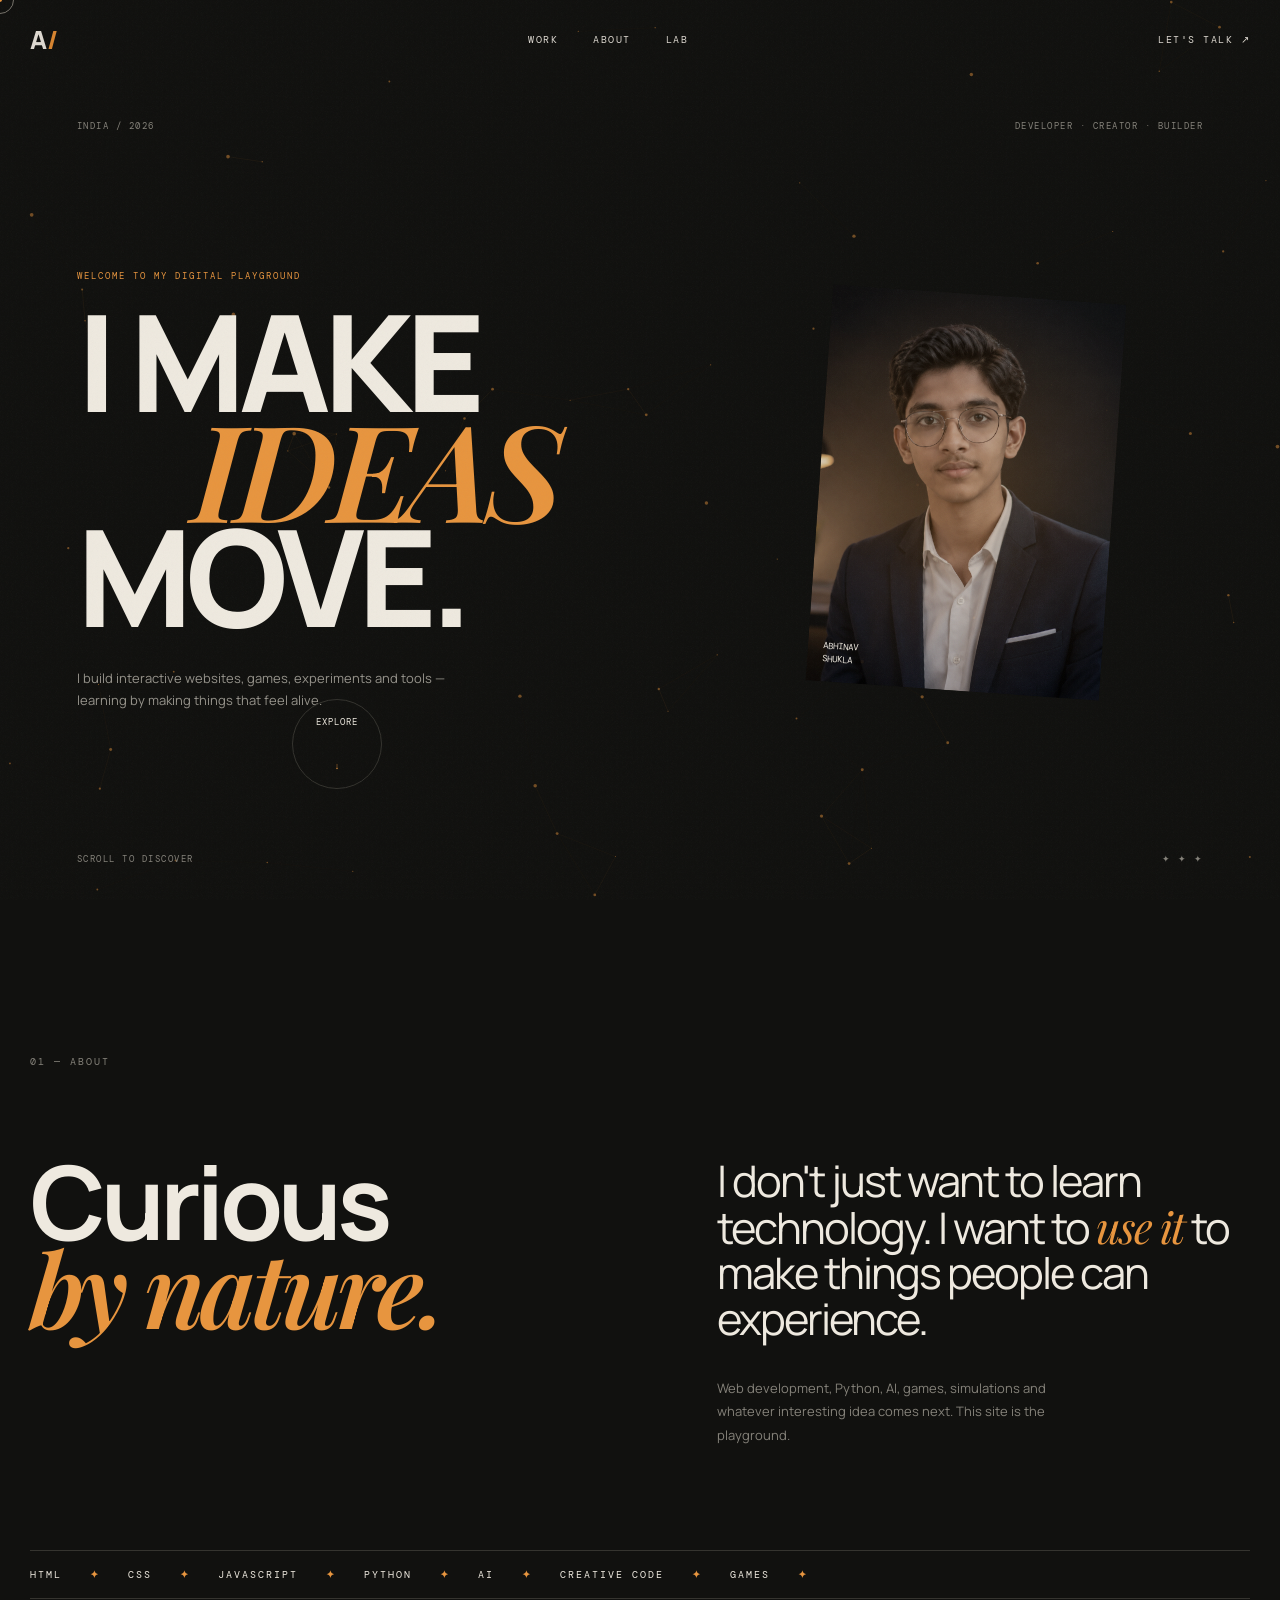
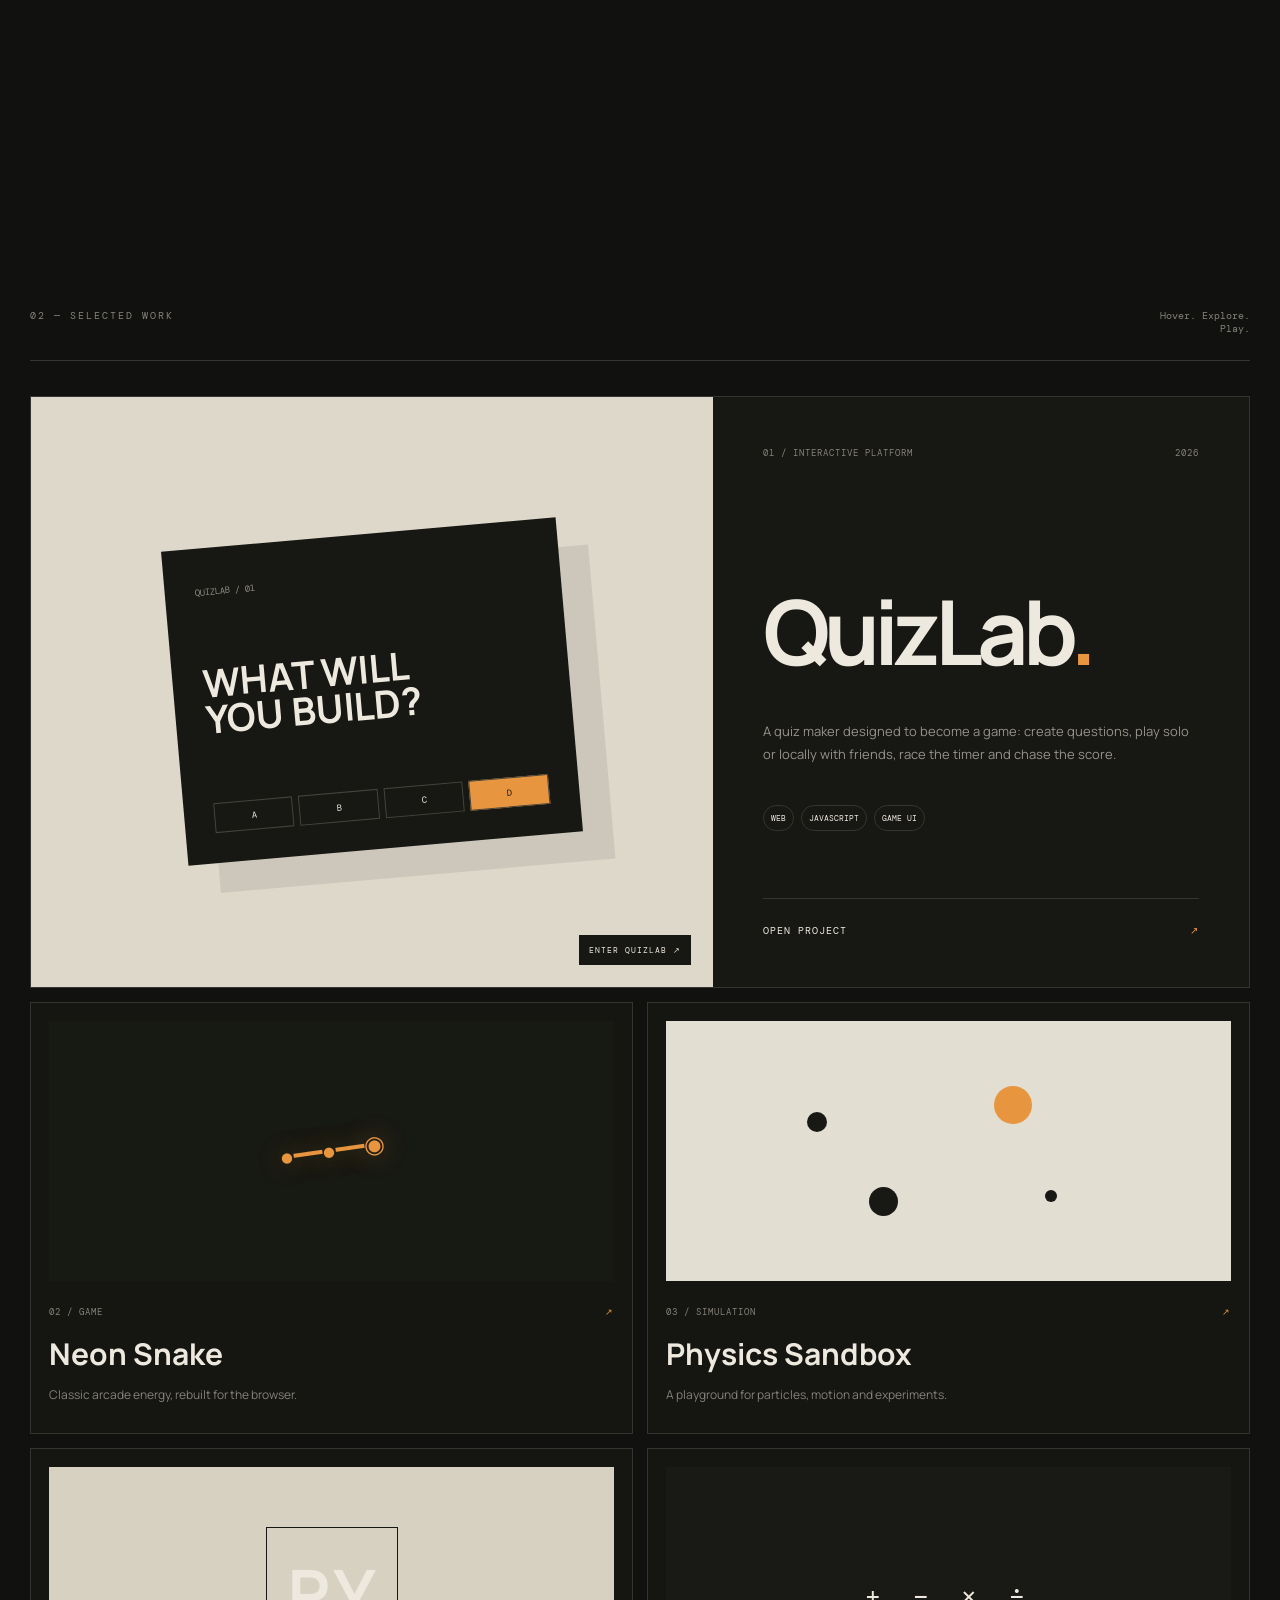
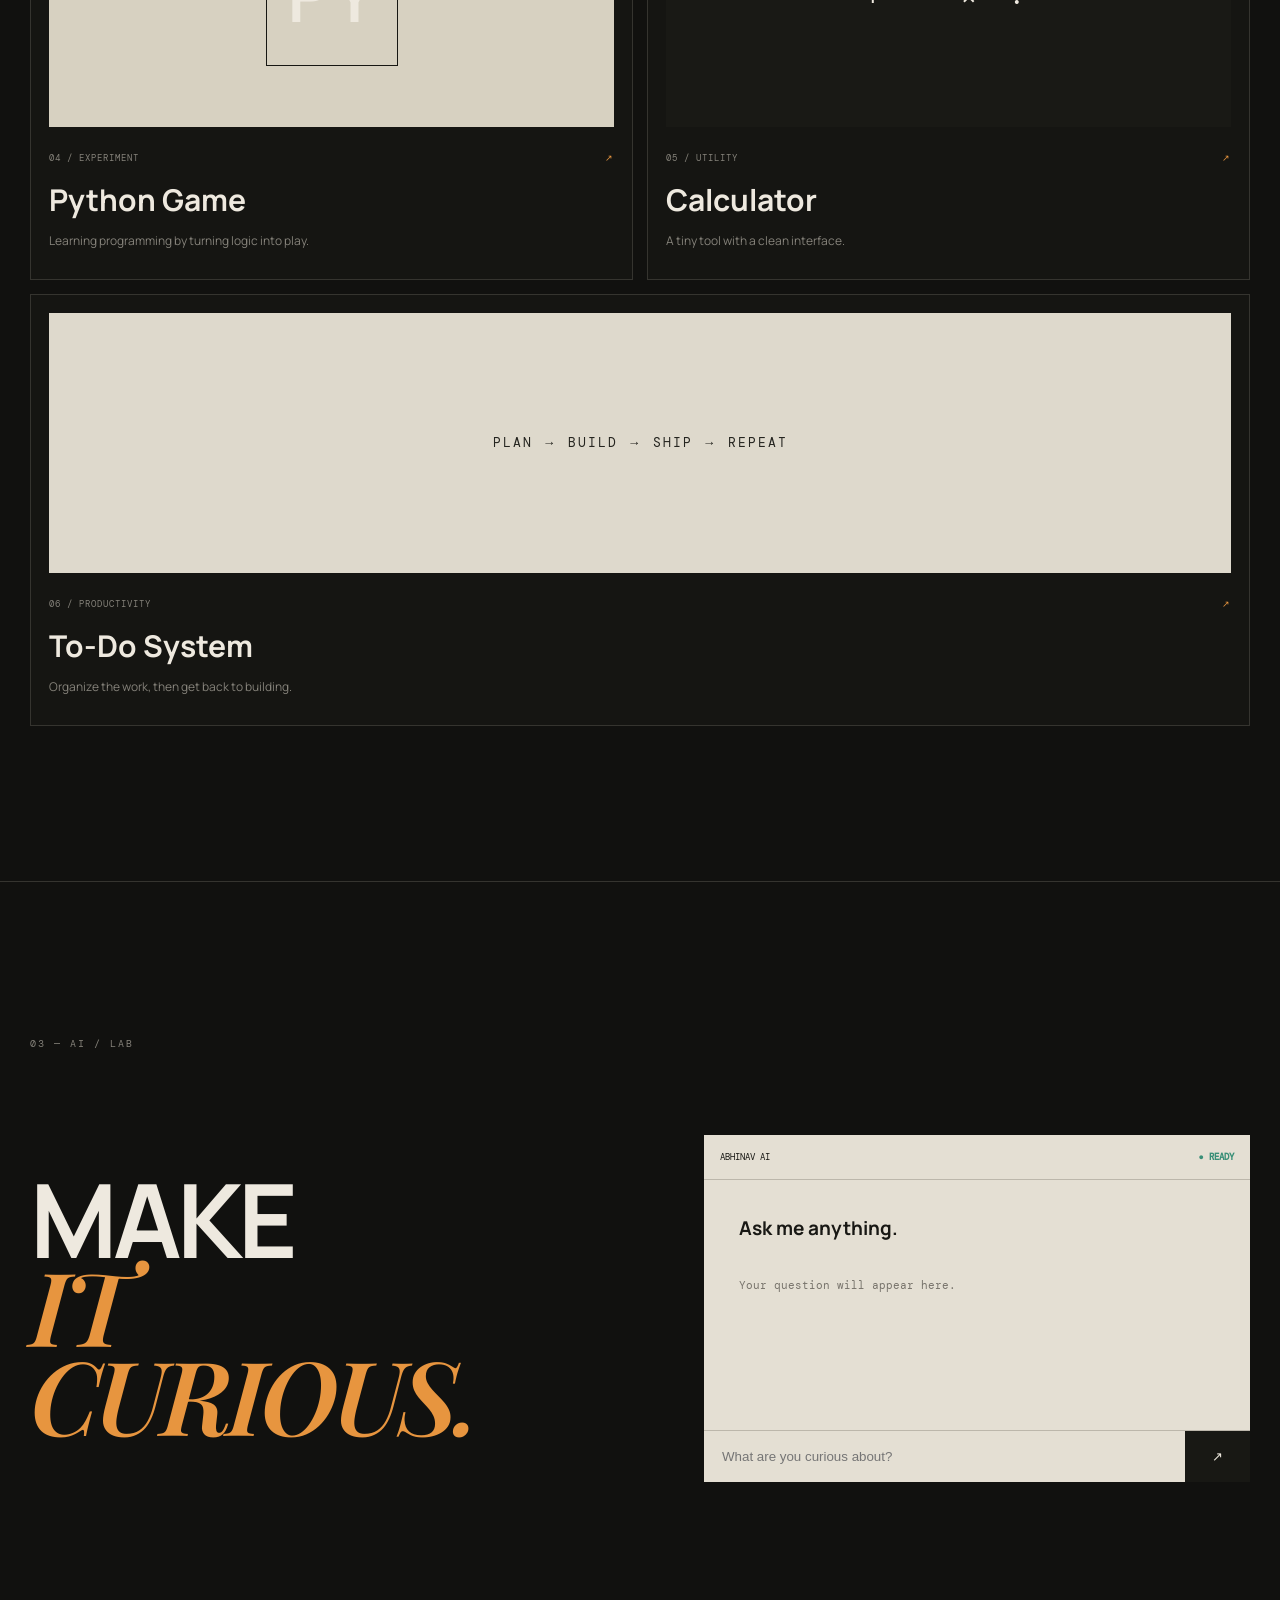
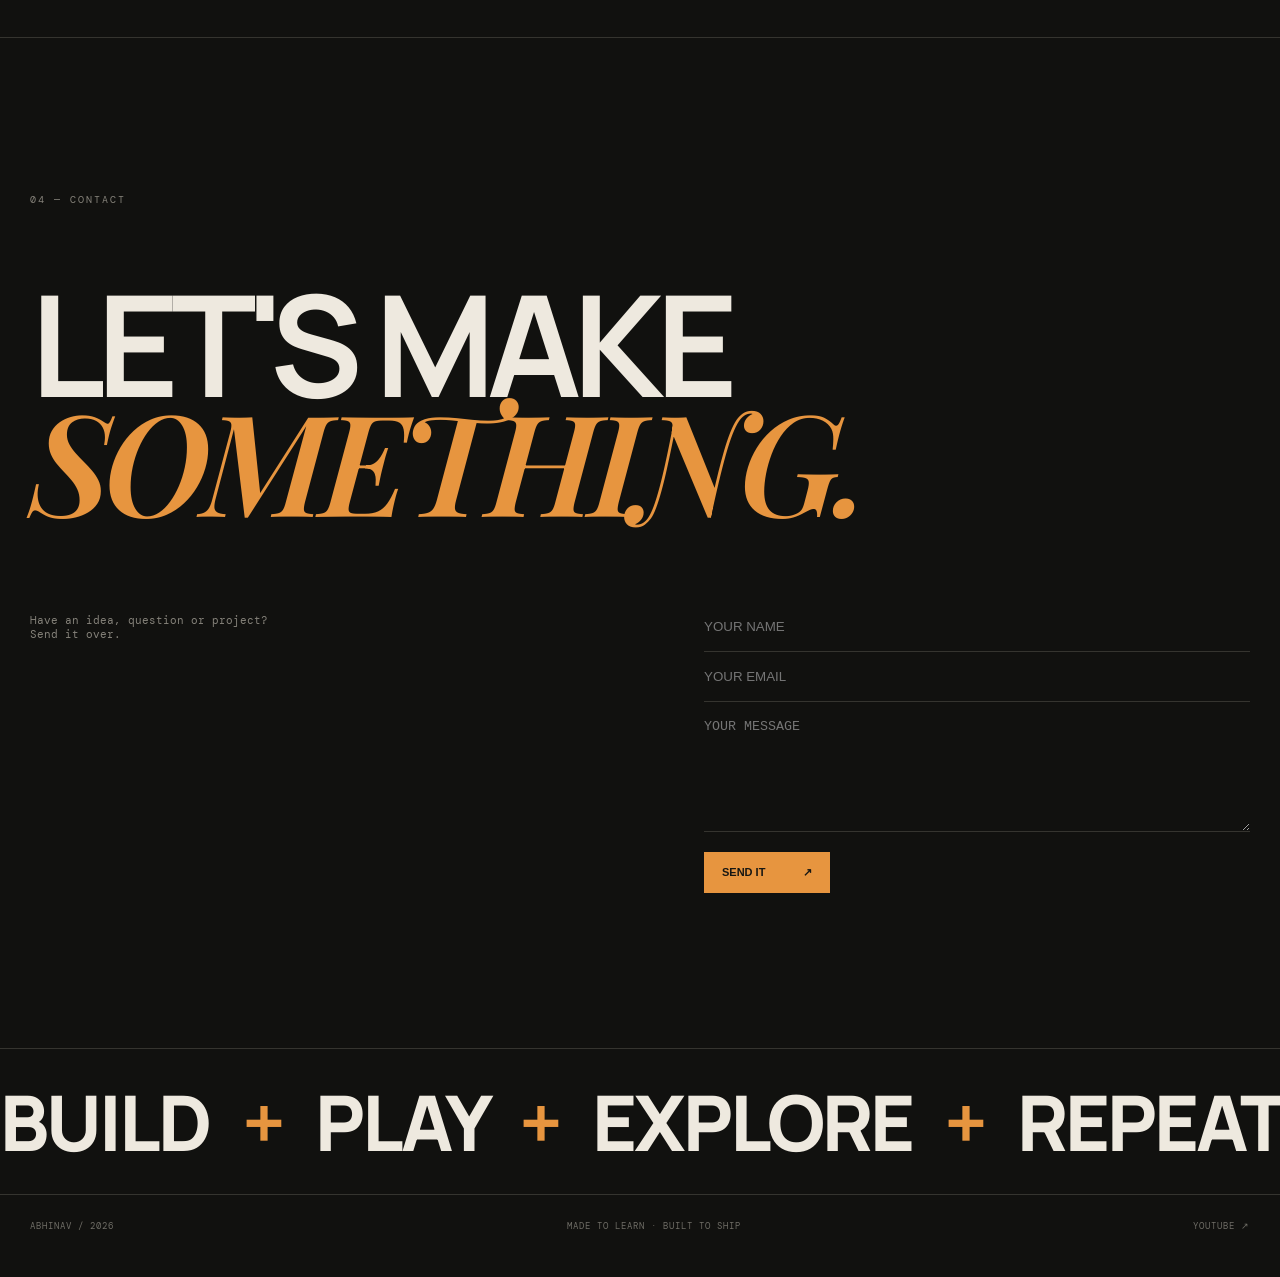
==== commit 51b2e581: "Update index.html" ====
--- a/index.html
+++ b/index.html
@@ -4,7 +4,7 @@
 <meta charset="utf-8">
 <meta name="viewport" content="width=device-width,initial-scale=1">
 <title>Abhinav — Digital Playground</title>
-<link rel="stylesheet" href="style_awwwards.css">
+<link rel="stylesheet" href="style.css">
 </head>
 <body>
 <div class="loader"><strong>A/</strong><span></span></div>
--- a/style.css
+++ b/style.css
@@ -0,0 +1,9 @@
+@import url('https://fonts.googleapis.com/css2?family=DM+Mono:wght@400;500&family=Manrope:wght@400;600;700;800&family=Playfair+Display:ital,wght@0,600;1,600&display=swap');
+:root{--bg:#11110f;--fg:#eee9df;--muted:#85827a;--line:#35342f;--accent:#e7953f}*{box-sizing:border-box}html{scroll-behavior:smooth}body{margin:0;background:var(--bg);color:var(--fg);font-family:Manrope,sans-serif;overflow-x:hidden;cursor:none}a{color:inherit;text-decoration:none}#life{position:fixed;inset:0;z-index:-3;pointer-events:none}.grain{position:fixed;inset:0;z-index:60;pointer-events:none;opacity:.035;background-image:url("data:image/svg+xml,%3Csvg xmlns='http://www.w3.org/2000/svg' width='180' height='180'%3E%3Cfilter id='n'%3E%3CfeTurbulence baseFrequency='.8' numOctaves='4'/%3E%3C/filter%3E%3Crect width='100%25' height='100%25' filter='url(%23n)'/%3E%3C/svg%3E")}.loader{position:fixed;inset:0;z-index:100;background:var(--bg);display:grid;place-items:center;transition:.8s}.loaded .loader{opacity:0;visibility:hidden}.loader strong{font-size:32px}.loader span{position:absolute;width:70px;height:1px;background:var(--accent);animation:load 1s}.cursor{position:fixed;width:28px;height:28px;border:1px solid #77736b;border-radius:50%;transform:translate(-50%,-50%);z-index:90;pointer-events:none;transition:.2s}.cursor i{display:block;width:5px;height:5px;background:var(--accent);border-radius:50%;margin:10px}.cursor.big{width:55px;height:55px;border-color:var(--accent)}@keyframes load{from{transform:scaleX(0)}to{transform:scaleX(1)}}
+nav{height:78px;position:fixed;top:0;left:0;right:0;z-index:40;display:flex;justify-content:space-between;align-items:center;padding:0 30px;mix-blend-mode:difference}.mark{font-size:25px;font-weight:800}.mark span,.feature-info h2 span{color:var(--accent)}.links{display:flex;gap:35px;font:10px 'DM Mono';letter-spacing:1.5px}.links a:hover,.talk:hover{color:var(--accent)}.talk{font:10px 'DM Mono';letter-spacing:1.5px}
+.hero{min-height:100vh;padding:120px 6vw 35px;display:flex;flex-direction:column;justify-content:space-between;max-width:1500px;margin:auto}.eyebrow,.hero-foot{display:flex;justify-content:space-between;color:var(--muted);font:9px 'DM Mono';letter-spacing:1.5px}.hero-stage{position:relative;display:flex;align-items:center}.hero-copy{position:relative;z-index:2}.micro{font:9px 'DM Mono';letter-spacing:2px;color:var(--accent);margin-bottom:25px}.hero h1{font-size:clamp(70px,10.5vw,160px);line-height:.8;letter-spacing:-7px;margin:0;font-weight:800}.hero h1 span,.hero h1 em{display:block}.hero h1 em{font-family:'Playfair Display';font-weight:600;font-style:italic;color:var(--accent);padding-left:9vw}.lead{max-width:400px;color:#96938b;line-height:1.7;font-size:13px;margin-top:38px}.round-link{position:absolute;left:45%;bottom:-65px;border:1px solid var(--line);border-radius:50%;width:90px;height:90px;display:grid;place-items:center;text-align:center;font:9px 'DM Mono';letter-spacing:1px;transition:.3s}.round-link b{color:var(--accent)}.round-link:hover{background:var(--accent);color:#171713;transform:scale(1.1)}.portrait{position:absolute;right:8%;width:clamp(200px,23vw,340px);height:clamp(270px,31vw,450px);overflow:hidden;transform:rotate(4deg);transition:.5s}.portrait:hover{transform:rotate(0) scale(1.025)}.portrait img{width:100%;height:100%;object-fit:cover;filter:saturate(.55);opacity:.85}.portrait-glow{position:absolute;inset:-30%;background:radial-gradient(circle,rgba(231,149,63,.2),transparent 55%);z-index:2;pointer-events:none}.portrait span{position:absolute;bottom:15px;left:15px;font:9px 'DM Mono';line-height:1.5;z-index:3}
+.about,.work,.lab,.contact{max-width:1320px;margin:auto;padding:155px 30px}.label{font:10px 'DM Mono';letter-spacing:2px;color:var(--muted)}.about-grid{display:grid;grid-template-columns:1fr 1fr;gap:12vw;margin:90px 0}.about h2,.lab h2{font-size:clamp(55px,8vw,110px);line-height:.84;letter-spacing:-5px;margin:0}.about h2 i,.lab h2 i,.contact h2 i{font-family:'Playfair Display';color:var(--accent);font-weight:600}.large{font-size:clamp(28px,3.4vw,52px);line-height:1.05;letter-spacing:-2px;margin:0}.large i{font-family:'Playfair Display';color:var(--accent)}.muted{max-width:380px;color:var(--muted);font-size:13px;line-height:1.8;margin-top:35px}.ticker{border-block:1px solid var(--line);overflow:hidden;white-space:nowrap;padding:17px 0;font:10px 'DM Mono';letter-spacing:2px}.ticker div{display:inline-block;animation:marquee 22s linear infinite}.ticker b,.marquee b{color:var(--accent);margin:0 20px}@keyframes marquee{to{transform:translateX(-50%)}}
+.work-head{display:flex;justify-content:space-between;border-bottom:1px solid var(--line);padding-bottom:25px;margin-bottom:35px}.work-head p{text-align:right;color:var(--muted);font:10px 'DM Mono';margin:0}.feature{display:grid;grid-template-columns:1.12fr .88fr;border:1px solid var(--line);background:#171713;transition:transform .2s}.feature-visual{min-height:590px;background:#ddd8ca;display:grid;place-items:center;position:relative;overflow:hidden}.quiz-card{width:58%;background:#171713;color:#eee9df;padding:30px;transform:rotate(-5deg);box-shadow:30px 30px 0 rgba(0,0,0,.08);transition:.5s}.feature:hover .quiz-card{transform:rotate(0) scale(1.04)}.quiz-card small{font:9px 'DM Mono';color:#8d8a82}.quiz-card strong{display:block;font-size:clamp(25px,3vw,48px);line-height:.95;margin:65px 0}.answers{display:grid;grid-template-columns:repeat(4,1fr);gap:6px}.answers i{height:30px;border:1px solid #44433c;display:grid;place-items:center;font:9px 'DM Mono';font-style:normal}.answers i:last-child{background:var(--accent);color:#171713}.stamp{position:absolute;right:22px;bottom:22px;background:#171713;color:#eee9df;padding:10px;font:8px 'DM Mono';letter-spacing:1px}.feature-info{padding:50px;display:flex;flex-direction:column}.meta{display:flex;justify-content:space-between;color:var(--muted);font:9px 'DM Mono';letter-spacing:1px}.feature-info h2{font-size:clamp(60px,7vw,105px);letter-spacing:-6px;margin:110px 0 15px}.feature-info p{color:#96938b;line-height:1.8;max-width:440px;font-size:13px}.tags{display:flex;gap:7px;margin-top:25px}.tags b{font:8px 'DM Mono';border:1px solid var(--line);padding:7px;border-radius:20px}.big-arrow{border-top:1px solid var(--line);padding-top:25px;margin-top:auto;font:10px 'DM Mono';letter-spacing:1px}.big-arrow span{float:right;color:var(--accent)}
+.grid{display:grid;grid-template-columns:repeat(2,1fr);gap:14px;margin-top:14px}.project{border:1px solid var(--line);padding:18px;background:#151512;transition:transform .2s;overflow:hidden}.project.wide{grid-column:span 2}.visual{height:260px;display:grid;place-items:center;margin-bottom:25px;overflow:hidden}.snake{background:#171913}.snake span{font:24px 'DM Mono';color:var(--accent);text-shadow:0 0 25px rgba(231,149,63,.4);transform:rotate(-8deg)}.particles{background:#e2ded2;position:relative}.particles i{position:absolute;width:20px;height:20px;border-radius:50%;background:#181814}.particles i:nth-child(1){left:25%;top:35%}.particles i:nth-child(2){left:58%;top:25%;width:38px;height:38px;background:var(--accent)}.particles i:nth-child(3){left:67%;top:65%;width:12px;height:12px}.particles i:nth-child(4){left:36%;top:64%;width:29px;height:29px}.py{background:#d7d1c1}.py span{font:75px 'DM Mono';font-weight:500;border:1px solid #171713;padding:20px}.calc{background:#191915;color:#eee9df;font:26px 'DM Mono';letter-spacing:8px}.todo{background:#ded9cc;color:#24241f;font:13px 'DM Mono';letter-spacing:2px}.project h3{font-size:30px;margin:15px 0 6px}.project p{color:var(--muted);font-size:12px}.project .meta i{color:var(--accent);font-style:normal}.lab{border-top:1px solid var(--line)}.lab-grid{display:grid;grid-template-columns:1fr 1fr;gap:10vw;margin-top:85px;align-items:center}.ai{background:#e4dfd3;color:#181814}.ai header{display:flex;justify-content:space-between;padding:16px;border-bottom:1px solid #bcb7ab;font:9px 'DM Mono'}.ai header b{color:#398f77}.chat{padding:35px;min-height:250px}.chat strong{font-size:19px}.chat p{font:11px 'DM Mono';color:#77736b;line-height:1.7;margin-top:35px}.input{display:flex;border-top:1px solid #bcb7ab}.input input{flex:1;border:0;background:none;padding:18px;outline:0}.input button{border:0;background:#181814;color:#eee9df;width:65px}
+.contact{border-top:1px solid var(--line)}.contact h2{font-size:clamp(70px,11vw,150px);line-height:.82;letter-spacing:-8px;margin:80px 0}.contact-grid{display:grid;grid-template-columns:1fr 1fr;gap:10vw}.contact-grid>p{font:11px 'DM Mono';color:var(--muted)}form{display:flex;flex-direction:column}input,textarea{border:0;border-bottom:1px solid var(--line);background:none;color:var(--fg);padding:17px 0;outline:0}textarea{height:130px;resize:vertical}form button{width:max-content;margin-top:20px;border:0;background:var(--accent);color:#171713;padding:14px 18px;font-weight:800;font-size:11px}form button span{margin-left:35px}.marquee{border-block:1px solid var(--line);padding:20px 0;white-space:nowrap;overflow:hidden;font-size:clamp(38px,6vw,80px);font-weight:800;letter-spacing:-3px;animation:marquee 20s linear infinite}footer{max-width:1320px;margin:auto;padding:25px 30px 45px;display:flex;justify-content:space-between;color:#6f6d66;font:9px 'DM Mono';letter-spacing:1px}footer a:hover{color:var(--accent)}.reveal{opacity:0;transform:translateY(45px);transition:1s}.reveal.show{opacity:1;transform:none}
+@media(max-width:850px){body{cursor:auto}.cursor{display:none}nav{padding:0 18px}.links{display:none}.hero{padding:105px 18px 30px}.hero h1{font-size:clamp(58px,15vw,90px);letter-spacing:-4px}.hero h1 em{padding-left:0}.portrait{right:0;opacity:.3}.round-link{position:relative;left:auto;bottom:auto;margin-top:30px}.hero-stage{display:block}.hero-foot{margin-top:60px}.about,.work,.lab,.contact{padding:90px 18px}.about-grid,.lab-grid,.contact-grid{grid-template-columns:1fr;gap:45px;margin-top:60px}.feature{grid-template-columns:1fr}.feature-visual{min-height:370px}.feature-info{padding:25px}.feature-info h2{margin:60px 0 15px}.grid{grid-template-columns:1fr}.project.wide{grid-column:span 1}.visual{height:210px}.contact h2{letter-spacing:-4px;margin:60px 0}.contact-grid{margin:0}footer{padding:25px 18px;flex-direction:column;gap:14px}}
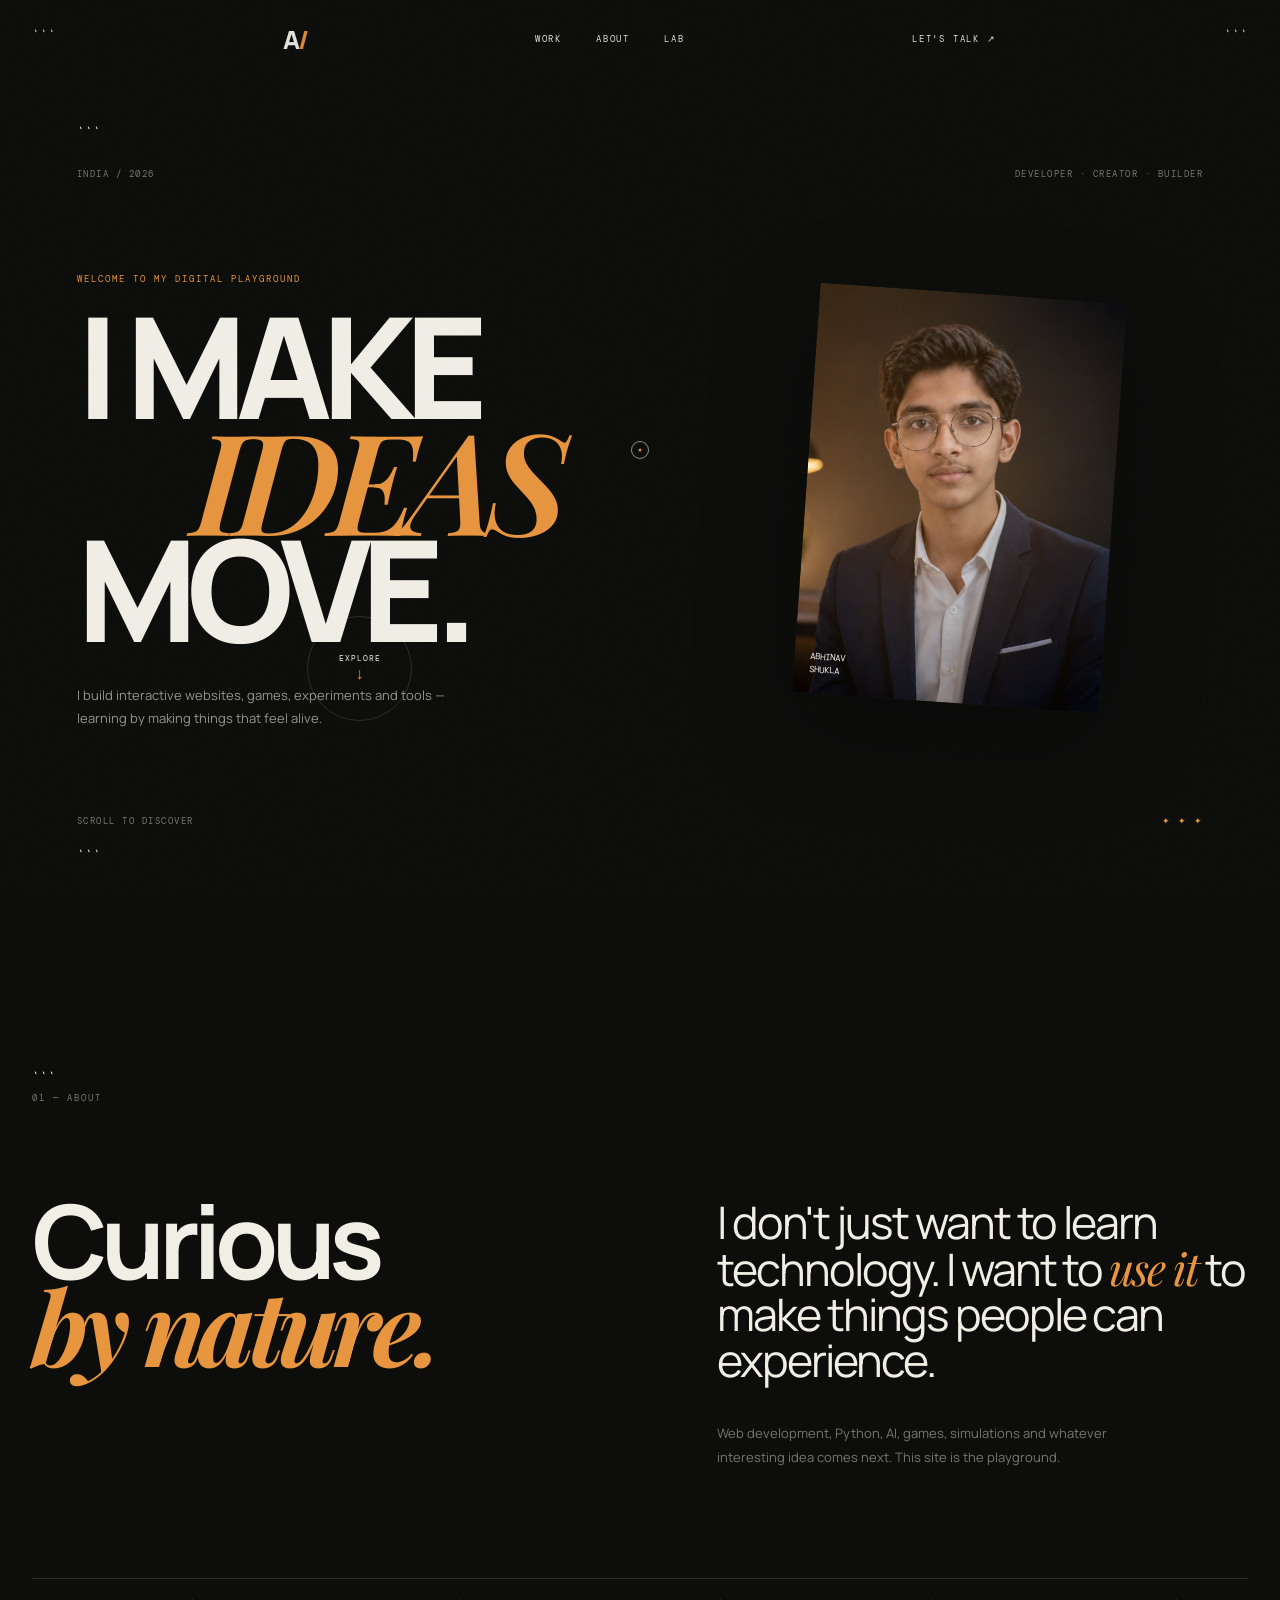
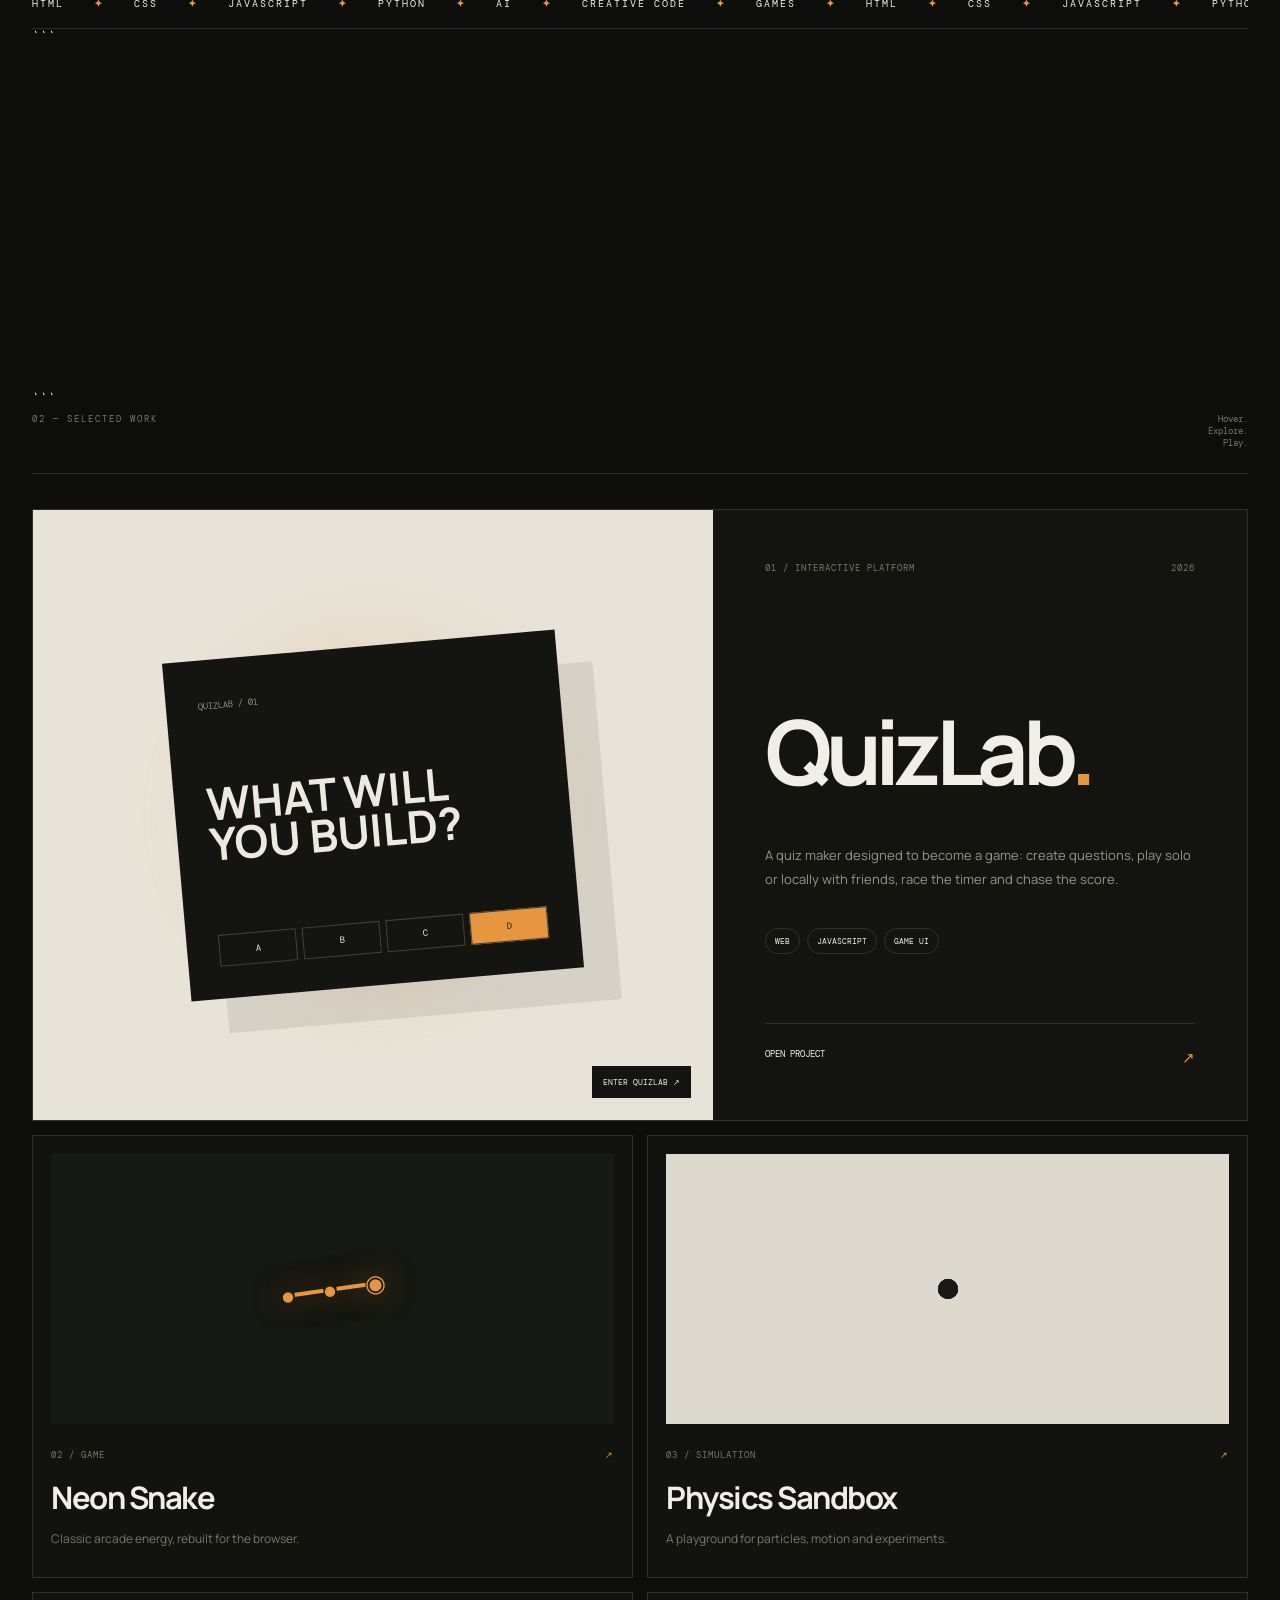
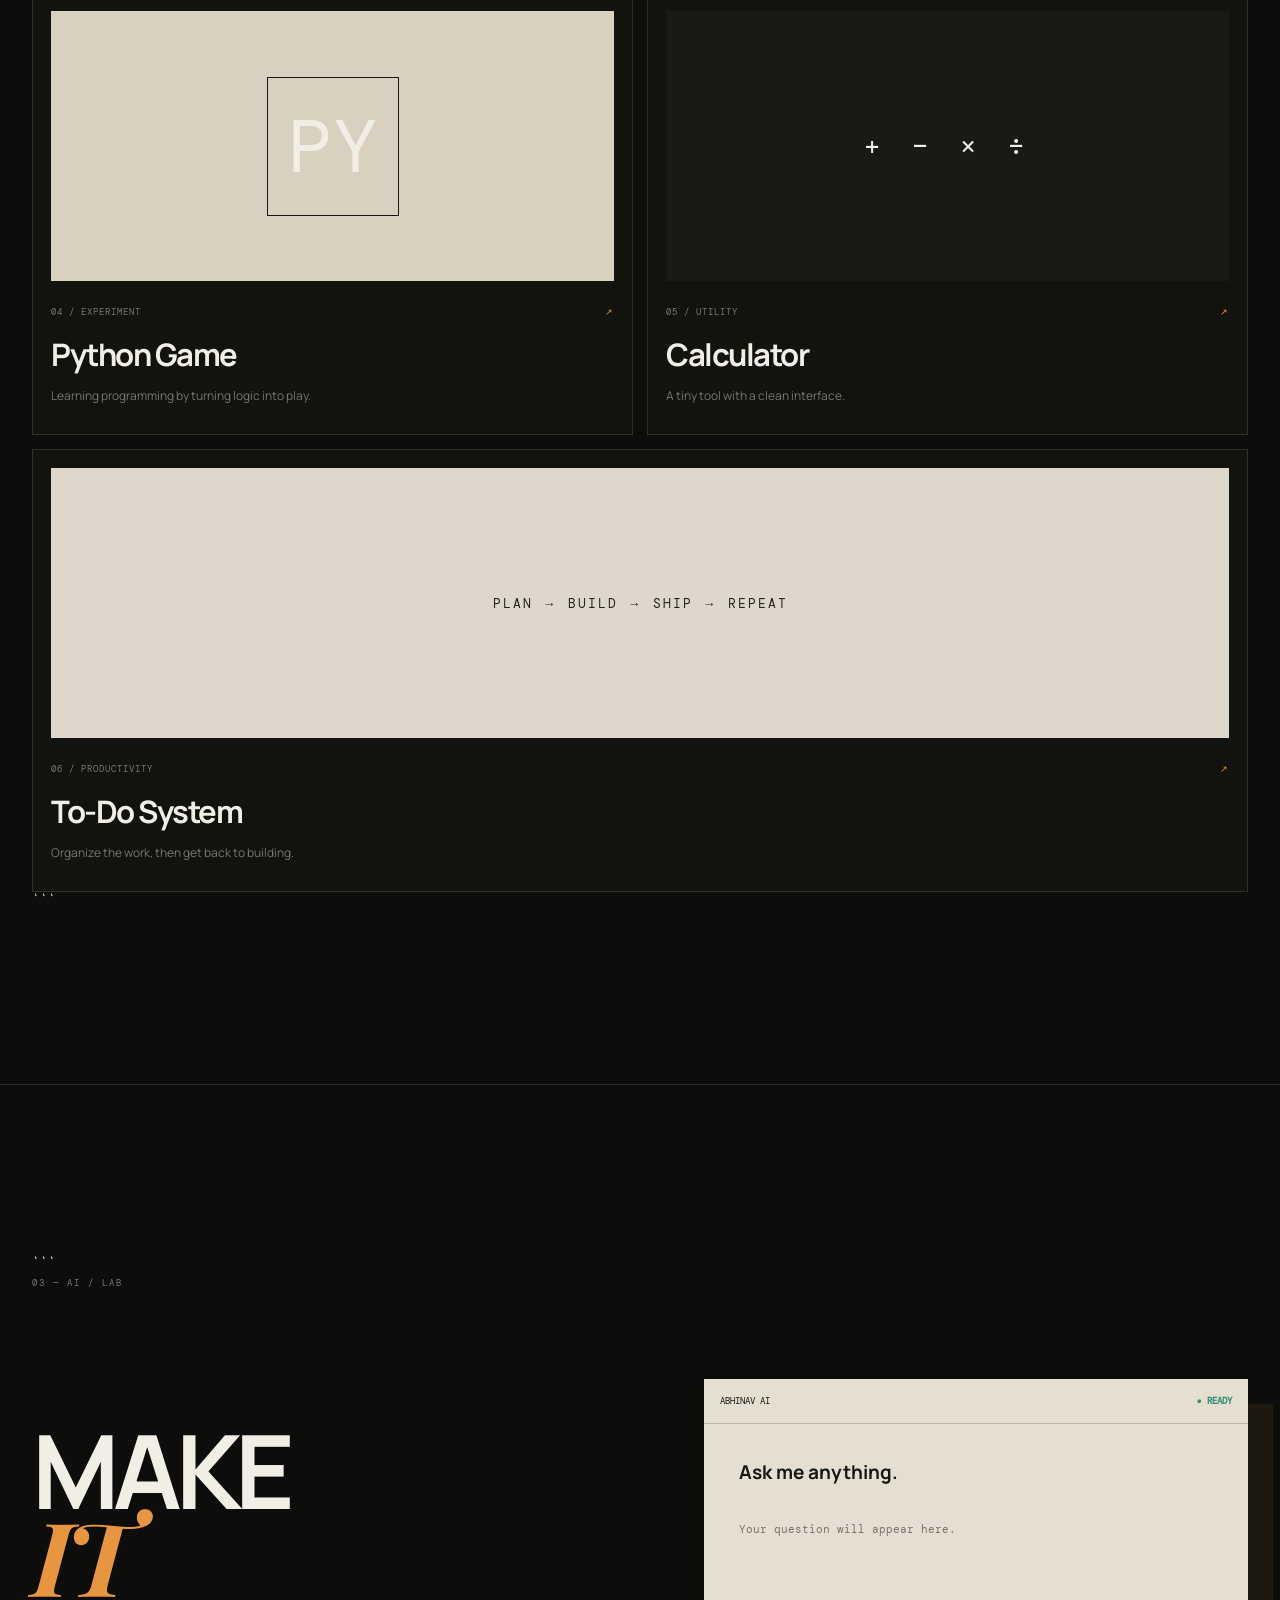
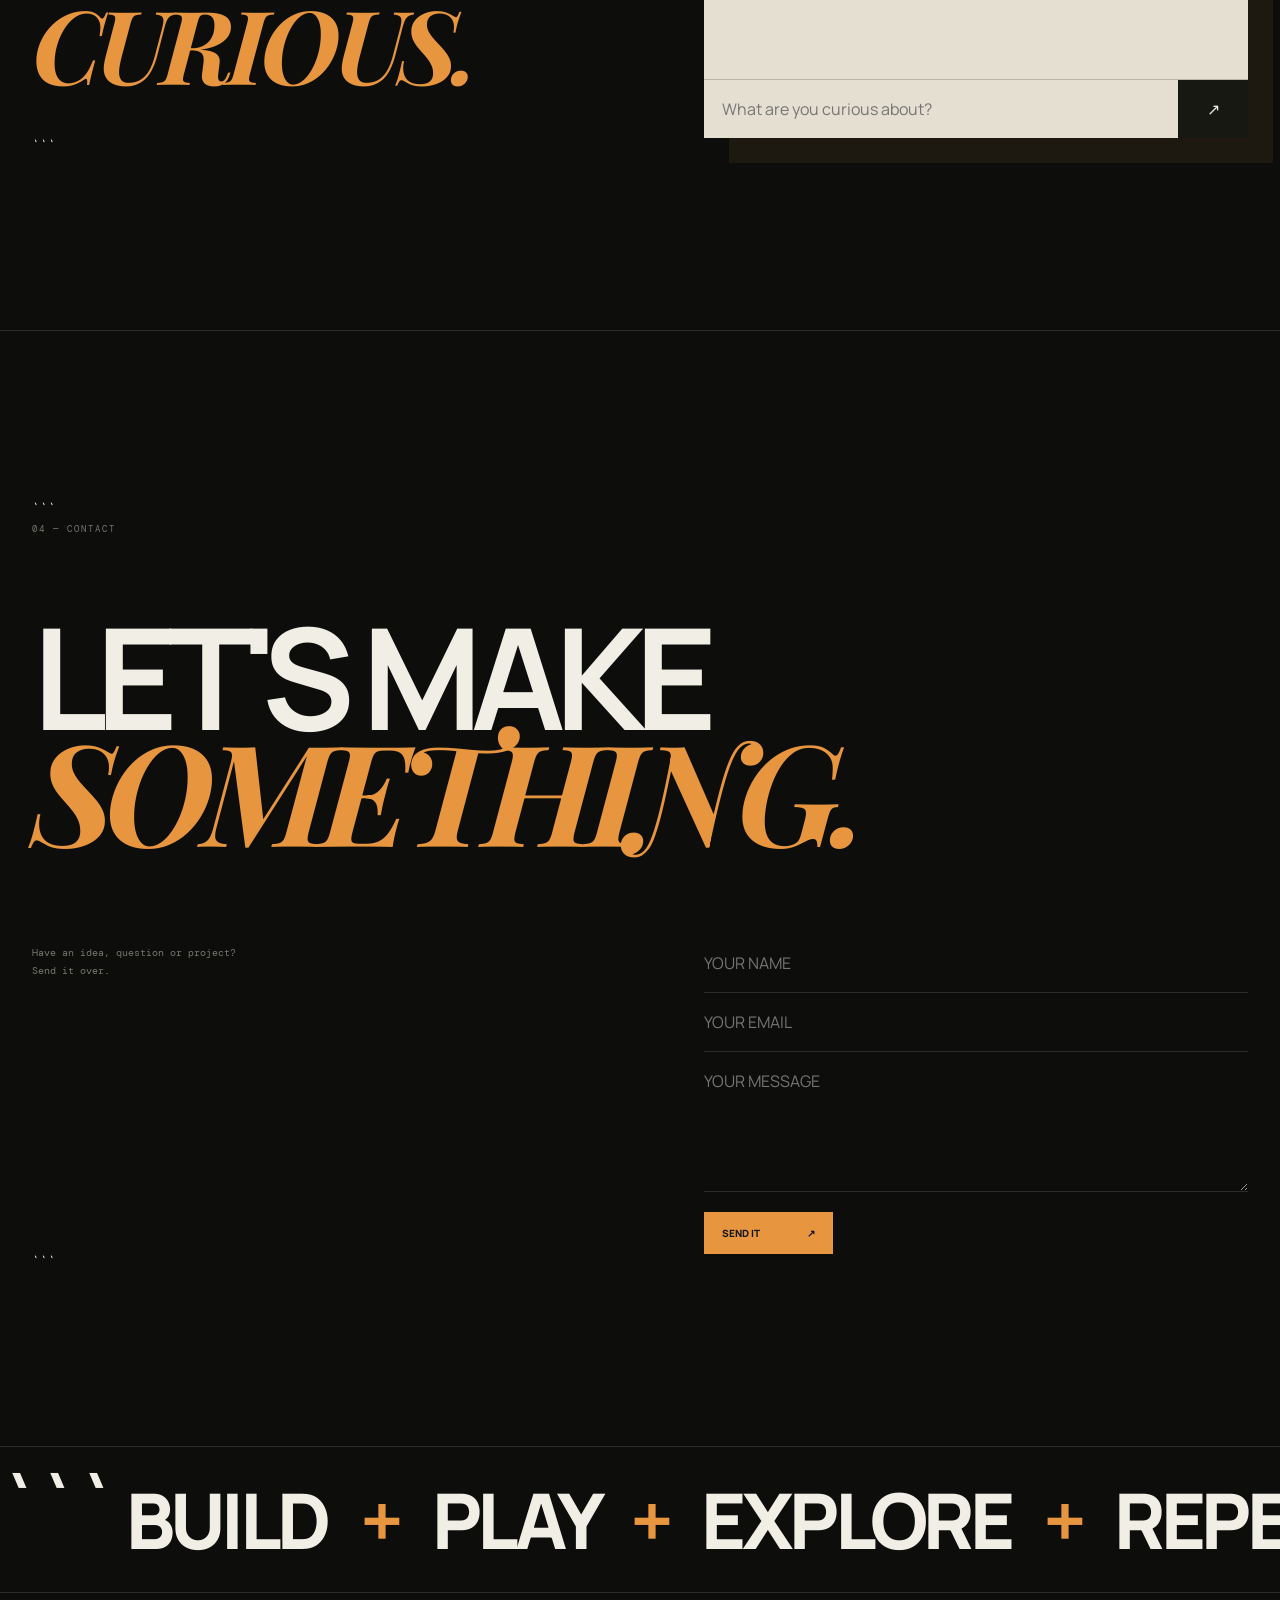
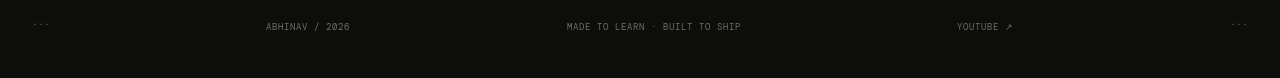
==== commit dfb19ea3: "Enhance index.html with meta tags and structure Added meta tags for theme color and description, imp" ====
--- a/index.html
+++ b/index.html
@@ -1,93 +1,764 @@
 <!doctype html>
+
 <html lang="en">
 <head>
 <meta charset="utf-8">
 <meta name="viewport" content="width=device-width,initial-scale=1">
+
+<meta name="theme-color" content="#0d0e0c">
+<meta name="description" content="Abhinav — Developer, Creator & Builder. A digital playground of interactive experiments, games and tools.">
+
 <title>Abhinav — Digital Playground</title>
+
 <link rel="stylesheet" href="style.css">
+
+<!-- Premium fonts -->
+
+<link rel="preconnect" href="https://fonts.googleapis.com">
+<link rel="preconnect" href="https://fonts.gstatic.com" crossorigin>
+
+<link href="https://fonts.googleapis.com/css2?family=DM+Mono:wght@400;500&family=Manrope:wght@400;600;700;800&family=Playfair+Display:ital,wght@0,600;1,600&display=swap" rel="stylesheet">
 </head>
+
 <body>
-<div class="loader"><strong>A/</strong><span></span></div>
-<div class="grain"></div><canvas id="life"></canvas>
-<div class="cursor"><i></i></div>
+
+<!-- =====================================================
+     LOADING EXPERIENCE
+===================================================== -->
+
+<div class="loader" aria-hidden="true">
+    <strong>A/</strong>
+    <span></span>
+</div>
+
+<!-- Ambient visual layers -->
+
+<div class="grain"></div>
+<canvas id="life"></canvas>
+
+<!-- Custom cursor -->
+
+<div class="cursor" aria-hidden="true">
+    <i></i>
+</div>
+
+<!-- =====================================================
+     NAVIGATION
+===================================================== -->
 
 <nav>
-  <a class="mark" href="#top">A<span>/</span></a>
-  <div class="links"><a href="#work">WORK</a><a href="#about">ABOUT</a><a href="#lab">LAB</a></div>
-  <a href="#contact" class="talk">LET'S TALK ↗</a>
+
+```
+<a class="mark" href="#top" aria-label="Back to top">
+    A<span>/</span>
+</a>
+
+<div class="links">
+    <a href="#work">WORK</a>
+    <a href="#about">ABOUT</a>
+    <a href="#lab">LAB</a>
+</div>
+
+<a href="#contact" class="talk">
+    LET'S TALK ↗
+</a>
+```
+
 </nav>
 
 <main id="top">
+
+<!-- =====================================================
+     HERO
+===================================================== -->
+
 <section class="hero">
-  <div class="eyebrow"><span>INDIA / 2026</span><span>DEVELOPER · CREATOR · BUILDER</span></div>
-  <div class="hero-stage">
+
+```
+<div class="eyebrow">
+    <span>INDIA / 2026</span>
+    <span>DEVELOPER · CREATOR · BUILDER</span>
+</div>
+
+
+<div class="hero-stage">
+
     <div class="hero-copy">
-      <p class="micro">WELCOME TO MY DIGITAL PLAYGROUND</p>
-      <h1><span>I MAKE</span><em>IDEAS</em><span>MOVE.</span></h1>
-      <p class="lead">I build interactive websites, games, experiments and tools — learning by making things that feel alive.</p>
-      <a class="round-link" href="#work">EXPLORE<br><b>↓</b></a>
+
+        <p class="micro">
+            WELCOME TO MY DIGITAL PLAYGROUND
+        </p>
+
+        <h1>
+            <span>I MAKE</span>
+            <em>IDEAS</em>
+            <span>MOVE.</span>
+        </h1>
+
+        <p class="lead">
+            I build interactive websites, games,
+            experiments and tools — learning by
+            making things that feel alive.
+        </p>
+
+
+        <a class="round-link" href="#work">
+
+            <span>
+                EXPLORE
+                <br>
+                <b>↓</b>
+            </span>
+
+        </a>
+
     </div>
+
+
+    <!-- Interactive portrait -->
+
     <div class="portrait">
-      <div class="portrait-glow"></div><img src="profile.png" alt="Abhinav">
-      <span>ABHINAV<br>SHUKLA</span>
+
+        <div class="portrait-glow"></div>
+
+        <img
+            src="profile.png"
+            alt="Abhinav"
+            loading="eager"
+        >
+
+        <span>
+            ABHINAV
+            <br>
+            SHUKLA
+        </span>
+
     </div>
-  </div>
-  <div class="hero-foot"><span>SCROLL TO DISCOVER</span><span>✦ ✦ ✦</span></div>
+
+</div>
+
+
+<div class="hero-foot">
+
+    <span>
+        SCROLL TO DISCOVER
+    </span>
+
+    <span>
+        ✦ ✦ ✦
+    </span>
+
+</div>
+```
+
 </section>
 
+<!-- =====================================================
+     ABOUT
+===================================================== -->
+
 <section id="about" class="about">
-  <div class="label">01 — ABOUT</div>
-  <div class="about-grid reveal">
-    <h2>Curious<br><i>by nature.</i></h2>
-    <div><p class="large">I don't just want to learn technology. I want to <i>use it</i> to make things people can experience.</p><p class="muted">Web development, Python, AI, games, simulations and whatever interesting idea comes next. This site is the playground.</p></div>
-  </div>
-  <div class="ticker"><div>HTML <b>✦</b> CSS <b>✦</b> JAVASCRIPT <b>✦</b> PYTHON <b>✦</b> AI <b>✦</b> CREATIVE CODE <b>✦</b> GAMES <b>✦</b> </div></div>
+
+```
+<div class="label">
+    01 — ABOUT
+</div>
+
+
+<div class="about-grid reveal">
+
+    <h2>
+        Curious
+        <br>
+        <i>by nature.</i>
+    </h2>
+
+
+    <div>
+
+        <p class="large">
+            I don't just want to learn technology.
+            I want to <i>use it</i> to make things
+            people can experience.
+        </p>
+
+        <p class="muted">
+            Web development, Python, AI, games,
+            simulations and whatever interesting
+            idea comes next. This site is the
+            playground.
+        </p>
+
+    </div>
+
+</div>
+
+
+<!-- Infinite skills ticker -->
+
+<div class="ticker">
+
+    <div>
+        HTML <b>✦</b>
+        CSS <b>✦</b>
+        JAVASCRIPT <b>✦</b>
+        PYTHON <b>✦</b>
+        AI <b>✦</b>
+        CREATIVE CODE <b>✦</b>
+        GAMES <b>✦</b>
+
+        HTML <b>✦</b>
+        CSS <b>✦</b>
+        JAVASCRIPT <b>✦</b>
+        PYTHON <b>✦</b>
+        AI <b>✦</b>
+        CREATIVE CODE <b>✦</b>
+        GAMES <b>✦</b>
+    </div>
+
+</div>
+```
+
 </section>
 
+<!-- =====================================================
+     SELECTED WORK
+===================================================== -->
+
 <section id="work" class="work">
-  <div class="work-head"><div class="label">02 — SELECTED WORK</div><p>Hover. Explore.<br>Play.</p></div>
-  <article class="feature reveal" data-tilt>
-    <a href="quizlab.html" class="feature-visual">
-      <div class="quiz-card"><small>QUIZLAB / 01</small><strong>WHAT WILL<br>YOU BUILD?</strong><div class="answers"><i>A</i><i>B</i><i>C</i><i>D</i></div></div>
-      <span class="stamp">ENTER QUIZLAB ↗</span>
+
+```
+<div class="work-head">
+
+    <div class="label">
+        02 — SELECTED WORK
+    </div>
+
+    <p>
+        Hover.
+        <br>
+        Explore.
+        <br>
+        Play.
+    </p>
+
+</div>
+
+
+<!-- =================================================
+     FEATURE PROJECT — QUIZLAB
+================================================= -->
+
+<article
+    class="feature reveal"
+    data-tilt
+>
+
+    <a
+        href="quizlab.html"
+        class="feature-visual"
+        aria-label="Open QuizLab"
+    >
+
+        <div class="quiz-card">
+
+            <small>
+                QUIZLAB / 01
+            </small>
+
+            <strong>
+                WHAT WILL
+                <br>
+                YOU BUILD?
+            </strong>
+
+
+            <div class="answers">
+
+                <i>A</i>
+                <i>B</i>
+                <i>C</i>
+                <i>D</i>
+
+            </div>
+
+        </div>
+
+
+        <span class="stamp">
+            ENTER QUIZLAB ↗
+        </span>
+
     </a>
-    <div class="feature-info"><div class="meta"><span>01 / INTERACTIVE PLATFORM</span><span>2026</span></div><h2>QuizLab<span>.</span></h2><p>A quiz maker designed to become a game: create questions, play solo or locally with friends, race the timer and chase the score.</p><div class="tags"><b>WEB</b><b>JAVASCRIPT</b><b>GAME UI</b></div><a href="quizlab.html" class="big-arrow">OPEN PROJECT <span>↗</span></a></div>
-  </article>
-
-  <div class="grid">
-    <article class="project reveal" data-tilt><a href="snake.html"><div class="visual snake"><span>●━━●━━◉</span></div><div class="meta">02 / GAME <i>↗</i></div><h3>Neon Snake</h3><p>Classic arcade energy, rebuilt for the browser.</p></a></article>
-    <article class="project reveal" data-tilt><a href="simindex.html"><div class="visual particles"><i></i><i></i><i></i><i></i></div><div class="meta">03 / SIMULATION <i>↗</i></div><h3>Physics Sandbox</h3><p>A playground for particles, motion and experiments.</p></a></article>
-    <article class="project reveal" data-tilt><a href="game.html"><div class="visual py"><span>PY</span></div><div class="meta">04 / EXPERIMENT <i>↗</i></div><h3>Python Game</h3><p>Learning programming by turning logic into play.</p></a></article>
-    <article class="project reveal" data-tilt><a href="calculator.html"><div class="visual calc"><span>+ − × ÷</span></div><div class="meta">05 / UTILITY <i>↗</i></div><h3>Calculator</h3><p>A tiny tool with a clean interface.</p></a></article>
-    <article class="project wide reveal" data-tilt><a href="todo.html"><div class="visual todo"><span>PLAN → BUILD → SHIP → REPEAT</span></div><div class="meta">06 / PRODUCTIVITY <i>↗</i></div><h3>To-Do System</h3><p>Organize the work, then get back to building.</p></a></article>
-  </div>
+
+
+    <div class="feature-info">
+
+        <div class="meta">
+
+            <span>
+                01 / INTERACTIVE PLATFORM
+            </span>
+
+            <span>
+                2026
+            </span>
+
+        </div>
+
+
+        <h2>
+            QuizLab<span>.</span>
+        </h2>
+
+
+        <p>
+            A quiz maker designed to become a game:
+            create questions, play solo or locally
+            with friends, race the timer and chase
+            the score.
+        </p>
+
+
+        <div class="tags">
+
+            <b>WEB</b>
+            <b>JAVASCRIPT</b>
+            <b>GAME UI</b>
+
+        </div>
+
+
+        <a
+            href="quizlab.html"
+            class="big-arrow"
+        >
+            OPEN PROJECT
+            <span>↗</span>
+        </a>
+
+    </div>
+
+</article>
+
+
+
+<!-- =================================================
+     PROJECT GRID
+================================================= -->
+
+<div class="grid">
+
+
+    <!-- Snake -->
+
+    <article
+        class="project reveal"
+        data-tilt
+    >
+
+        <a href="snake.html">
+
+            <div class="visual snake">
+                <span>
+                    ●━━●━━◉
+                </span>
+            </div>
+
+            <div class="meta">
+                02 / GAME
+                <i>↗</i>
+            </div>
+
+            <h3>
+                Neon Snake
+            </h3>
+
+            <p>
+                Classic arcade energy,
+                rebuilt for the browser.
+            </p>
+
+        </a>
+
+    </article>
+
+
+
+    <!-- Physics -->
+
+    <article
+        class="project reveal"
+        data-tilt
+    >
+
+        <a href="simindex.html">
+
+            <div class="visual particles">
+
+                <i></i>
+                <i></i>
+                <i></i>
+                <i></i>
+
+            </div>
+
+            <div class="meta">
+                03 / SIMULATION
+                <i>↗</i>
+            </div>
+
+            <h3>
+                Physics Sandbox
+            </h3>
+
+            <p>
+                A playground for particles,
+                motion and experiments.
+            </p>
+
+        </a>
+
+    </article>
+
+
+
+    <!-- Python -->
+
+    <article
+        class="project reveal"
+        data-tilt
+    >
+
+        <a href="game.html">
+
+            <div class="visual py">
+                <span>PY</span>
+            </div>
+
+            <div class="meta">
+                04 / EXPERIMENT
+                <i>↗</i>
+            </div>
+
+            <h3>
+                Python Game
+            </h3>
+
+            <p>
+                Learning programming by
+                turning logic into play.
+            </p>
+
+        </a>
+
+    </article>
+
+
+
+    <!-- Calculator -->
+
+    <article
+        class="project reveal"
+        data-tilt
+    >
+
+        <a href="calculator.html">
+
+            <div class="visual calc">
+                <span>
+                    + − × ÷
+                </span>
+            </div>
+
+            <div class="meta">
+                05 / UTILITY
+                <i>↗</i>
+            </div>
+
+            <h3>
+                Calculator
+            </h3>
+
+            <p>
+                A tiny tool with a
+                clean interface.
+            </p>
+
+        </a>
+
+    </article>
+
+
+
+    <!-- Todo -->
+
+    <article
+        class="project wide reveal"
+        data-tilt
+    >
+
+        <a href="todo.html">
+
+            <div class="visual todo">
+
+                <span>
+                    PLAN → BUILD → SHIP → REPEAT
+                </span>
+
+            </div>
+
+            <div class="meta">
+                06 / PRODUCTIVITY
+                <i>↗</i>
+            </div>
+
+            <h3>
+                To-Do System
+            </h3>
+
+            <p>
+                Organize the work,
+                then get back to building.
+            </p>
+
+        </a>
+
+    </article>
+
+
+</div>
+```
+
 </section>
 
+<!-- =====================================================
+     AI LAB
+===================================================== -->
+
 <section id="lab" class="lab">
- <div class="label">03 — AI / LAB</div>
- <div class="lab-grid reveal"><h2>MAKE<br><i>IT CURIOUS.</i></h2>
-  <div class="ai"><header><span>ABHINAV AI</span><b>● READY</b></header><div class="chat"><strong>Ask me anything.</strong><p id="ans">Your question will appear here.</p></div><div class="input"><input id="q" placeholder="What are you curious about?"><button onclick="askRealAI()">↗</button></div></div>
- </div>
+
+```
+<div class="label">
+    03 — AI / LAB
+</div>
+
+
+<div class="lab-grid reveal">
+
+    <h2>
+        MAKE
+        <br>
+        <i>IT CURIOUS.</i>
+    </h2>
+
+
+    <div class="ai">
+
+        <header>
+
+            <span>
+                ABHINAV AI
+            </span>
+
+            <b>
+                ● READY
+            </b>
+
+        </header>
+
+
+        <div class="chat">
+
+            <strong>
+                Ask me anything.
+            </strong>
+
+            <p id="ans">
+                Your question will appear here.
+            </p>
+
+        </div>
+
+
+        <div class="input">
+
+            <input
+                id="q"
+                type="text"
+                autocomplete="off"
+                placeholder="What are you curious about?"
+                aria-label="Ask Abhinav AI"
+            >
+
+            <button
+                type="button"
+                onclick="askRealAI()"
+                aria-label="Ask AI"
+            >
+                ↗
+            </button>
+
+        </div>
+
+    </div>
+
+</div>
+```
+
 </section>
 
+<!-- =====================================================
+     CONTACT
+===================================================== -->
+
 <section id="contact" class="contact">
- <div class="label">04 — CONTACT</div>
- <h2 class="reveal">LET'S MAKE<br><i>SOMETHING.</i></h2>
- <div class="contact-grid"><p>Have an idea, question or project?<br>Send it over.</p>
- <form action="https://formsubmit.co/abhinavshukla12@gmail.com" method="POST"><input type="hidden" name="_captcha" value="false"><input name="name" placeholder="YOUR NAME" required><input type="email" name="email" placeholder="YOUR EMAIL" required><textarea name="message" placeholder="YOUR MESSAGE"></textarea><button>SEND IT <span>↗</span></button></form></div>
+
+```
+<div class="label">
+    04 — CONTACT
+</div>
+
+
+<h2 class="reveal">
+
+    LET'S MAKE
+    <br>
+
+    <i>SOMETHING.</i>
+
+</h2>
+
+
+<div class="contact-grid">
+
+
+    <p>
+        Have an idea, question or project?
+        <br>
+        Send it over.
+    </p>
+
+
+    <form
+        action="https://formsubmit.co/abhinavshukla12@gmail.com"
+        method="POST"
+    >
+
+        <input
+            type="hidden"
+            name="_captcha"
+            value="false"
+        >
+
+        <input
+            type="hidden"
+            name="_subject"
+            value="New message from Abhinav Portfolio"
+        >
+
+
+        <input
+            name="name"
+            placeholder="YOUR NAME"
+            autocomplete="name"
+            required
+        >
+
+
+        <input
+            type="email"
+            name="email"
+            placeholder="YOUR EMAIL"
+            autocomplete="email"
+            required
+        >
+
+
+        <textarea
+            name="message"
+            placeholder="YOUR MESSAGE"
+        ></textarea>
+
+
+        <button type="submit">
+
+            SEND IT
+
+            <span>
+                ↗
+            </span>
+
+        </button>
+
+    </form>
+
+</div>
+```
+
 </section>
-<div class="marquee">BUILD <b>+</b> PLAY <b>+</b> EXPLORE <b>+</b> REPEAT <b>+</b> BUILD <b>+</b> PLAY <b>+</b></div>
+
+<!-- =====================================================
+     END MARQUEE
+===================================================== -->
+
+<div class="marquee">
+
+```
+BUILD <b>+</b>
+PLAY <b>+</b>
+EXPLORE <b>+</b>
+REPEAT <b>+</b>
+
+BUILD <b>+</b>
+PLAY <b>+</b>
+EXPLORE <b>+</b>
+REPEAT <b>+</b>
+```
+
+</div>
+
 </main>
-<footer><span>ABHINAV / 2026</span><span>MADE TO LEARN · BUILT TO SHIP</span><a href="https://youtube.com/@abhinavconceptlab" target="_blank">YOUTUBE ↗</a></footer>
-
-<script src="script.js"></script><script src="ai.js"></script><script src="omega.js"></script>
-<script>
-addEventListener('load',()=>document.body.classList.add('loaded'));
-const cur=document.querySelector('.cursor'),canvas=document.querySelector('#life'),ctx=canvas.getContext('2d');let W,H,P=[],m={x:-1e3,y:-1e3};
-function size(){W=innerWidth;H=innerHeight;canvas.width=W;canvas.height=H;P=Array.from({length:Math.min(80,Math.max(28,W/18|0))},()=>({x:Math.random()*W,y:Math.random()*H,vx:(Math.random()-.5)*.3,vy:(Math.random()-.5)*.3,r:.5+Math.random()*1.4}))}size();addEventListener('resize',size);addEventListener('pointermove',e=>{m.x=e.clientX;m.y=e.clientY;cur.style.left=e.clientX+'px';cur.style.top=e.clientY+'px'});
-(function loop(){ctx.clearRect(0,0,W,H);P.forEach(a=>{let dx=m.x-a.x,dy=m.y-a.y,d=Math.hypot(dx,dy)||1;if(d<170){a.vx+=dx/d*.002;a.vy+=dy/d*.002}a.x+=a.vx;a.y+=a.vy;if(a.x<0)a.x=W;if(a.x>W)a.x=0;if(a.y<0)a.y=H;if(a.y>H)a.y=0;ctx.beginPath();ctx.arc(a.x,a.y,a.r,0,7);ctx.fillStyle='rgba(231,149,63,.45)';ctx.fill()});for(let i=0;i<P.length;i++)for(let j=i+1;j<P.length;j++){let a=P[i],b=P[j],d=Math.hypot(a.x-b.x,a.y-b.y);if(d<105){ctx.beginPath();ctx.moveTo(a.x,a.y);ctx.lineTo(b.x,b.y);ctx.strokeStyle='rgba(231,149,63,'+(0.08*(1-d/105))+')';ctx.stroke()}}requestAnimationFrame(loop)})();
-const io=new IntersectionObserver(es=>es.forEach(e=>e.isIntersecting&&e.target.classList.add('show')),{threshold:.12});document.querySelectorAll('.reveal').forEach(x=>io.observe(x));
-document.querySelectorAll('[data-tilt]').forEach(el=>{el.addEventListener('pointermove',e=>{let r=el.getBoundingClientRect(),x=e.clientX-r.left,y=e.clientY-r.top;el.style.transform=`perspective(1100px) rotateX(${(y/r.height-.5)*-2.5}deg) rotateY(${(x/r.width-.5)*2.5}deg) translateY(-5px)`});el.addEventListener('pointerleave',()=>el.style.transform='')});
-document.querySelectorAll('a,button').forEach(x=>{x.onmouseenter=()=>cur.classList.add('big');x.onmouseleave=()=>cur.classList.remove('big')});
-</script>
-</body></html>
+
+<!-- =====================================================
+     FOOTER
+===================================================== -->
+
+<footer>
+
+```
+<span>
+    ABHINAV / 2026
+</span>
+
+<span>
+    MADE TO LEARN · BUILT TO SHIP
+</span>
+
+<a
+    href="https://youtube.com/@abhinavconceptlab"
+    target="_blank"
+    rel="noopener noreferrer"
+>
+    YOUTUBE ↗
+</a>
+```
+
+</footer>
+
+<!-- =====================================================
+     JAVASCRIPT
+===================================================== -->
+
+<script src="script.js"></script>
+
+<script src="ai.js"></script>
+
+<script src="omega.js"></script>
+
+<!-- NEW INTERACTION ENGINE -->
+
+<script src="interaction.js"></script>
+
+</body>
+</html>
--- a/style.css
+++ b/style.css
@@ -1,9 +1,17 @@
 @import url('https://fonts.googleapis.com/css2?family=DM+Mono:wght@400;500&family=Manrope:wght@400;600;700;800&family=Playfair+Display:ital,wght@0,600;1,600&display=swap');
-:root{--bg:#11110f;--fg:#eee9df;--muted:#85827a;--line:#35342f;--accent:#e7953f}*{box-sizing:border-box}html{scroll-behavior:smooth}body{margin:0;background:var(--bg);color:var(--fg);font-family:Manrope,sans-serif;overflow-x:hidden;cursor:none}a{color:inherit;text-decoration:none}#life{position:fixed;inset:0;z-index:-3;pointer-events:none}.grain{position:fixed;inset:0;z-index:60;pointer-events:none;opacity:.035;background-image:url("data:image/svg+xml,%3Csvg xmlns='http://www.w3.org/2000/svg' width='180' height='180'%3E%3Cfilter id='n'%3E%3CfeTurbulence baseFrequency='.8' numOctaves='4'/%3E%3C/filter%3E%3Crect width='100%25' height='100%25' filter='url(%23n)'/%3E%3C/svg%3E")}.loader{position:fixed;inset:0;z-index:100;background:var(--bg);display:grid;place-items:center;transition:.8s}.loaded .loader{opacity:0;visibility:hidden}.loader strong{font-size:32px}.loader span{position:absolute;width:70px;height:1px;background:var(--accent);animation:load 1s}.cursor{position:fixed;width:28px;height:28px;border:1px solid #77736b;border-radius:50%;transform:translate(-50%,-50%);z-index:90;pointer-events:none;transition:.2s}.cursor i{display:block;width:5px;height:5px;background:var(--accent);border-radius:50%;margin:10px}.cursor.big{width:55px;height:55px;border-color:var(--accent)}@keyframes load{from{transform:scaleX(0)}to{transform:scaleX(1)}}
-nav{height:78px;position:fixed;top:0;left:0;right:0;z-index:40;display:flex;justify-content:space-between;align-items:center;padding:0 30px;mix-blend-mode:difference}.mark{font-size:25px;font-weight:800}.mark span,.feature-info h2 span{color:var(--accent)}.links{display:flex;gap:35px;font:10px 'DM Mono';letter-spacing:1.5px}.links a:hover,.talk:hover{color:var(--accent)}.talk{font:10px 'DM Mono';letter-spacing:1.5px}
-.hero{min-height:100vh;padding:120px 6vw 35px;display:flex;flex-direction:column;justify-content:space-between;max-width:1500px;margin:auto}.eyebrow,.hero-foot{display:flex;justify-content:space-between;color:var(--muted);font:9px 'DM Mono';letter-spacing:1.5px}.hero-stage{position:relative;display:flex;align-items:center}.hero-copy{position:relative;z-index:2}.micro{font:9px 'DM Mono';letter-spacing:2px;color:var(--accent);margin-bottom:25px}.hero h1{font-size:clamp(70px,10.5vw,160px);line-height:.8;letter-spacing:-7px;margin:0;font-weight:800}.hero h1 span,.hero h1 em{display:block}.hero h1 em{font-family:'Playfair Display';font-weight:600;font-style:italic;color:var(--accent);padding-left:9vw}.lead{max-width:400px;color:#96938b;line-height:1.7;font-size:13px;margin-top:38px}.round-link{position:absolute;left:45%;bottom:-65px;border:1px solid var(--line);border-radius:50%;width:90px;height:90px;display:grid;place-items:center;text-align:center;font:9px 'DM Mono';letter-spacing:1px;transition:.3s}.round-link b{color:var(--accent)}.round-link:hover{background:var(--accent);color:#171713;transform:scale(1.1)}.portrait{position:absolute;right:8%;width:clamp(200px,23vw,340px);height:clamp(270px,31vw,450px);overflow:hidden;transform:rotate(4deg);transition:.5s}.portrait:hover{transform:rotate(0) scale(1.025)}.portrait img{width:100%;height:100%;object-fit:cover;filter:saturate(.55);opacity:.85}.portrait-glow{position:absolute;inset:-30%;background:radial-gradient(circle,rgba(231,149,63,.2),transparent 55%);z-index:2;pointer-events:none}.portrait span{position:absolute;bottom:15px;left:15px;font:9px 'DM Mono';line-height:1.5;z-index:3}
-.about,.work,.lab,.contact{max-width:1320px;margin:auto;padding:155px 30px}.label{font:10px 'DM Mono';letter-spacing:2px;color:var(--muted)}.about-grid{display:grid;grid-template-columns:1fr 1fr;gap:12vw;margin:90px 0}.about h2,.lab h2{font-size:clamp(55px,8vw,110px);line-height:.84;letter-spacing:-5px;margin:0}.about h2 i,.lab h2 i,.contact h2 i{font-family:'Playfair Display';color:var(--accent);font-weight:600}.large{font-size:clamp(28px,3.4vw,52px);line-height:1.05;letter-spacing:-2px;margin:0}.large i{font-family:'Playfair Display';color:var(--accent)}.muted{max-width:380px;color:var(--muted);font-size:13px;line-height:1.8;margin-top:35px}.ticker{border-block:1px solid var(--line);overflow:hidden;white-space:nowrap;padding:17px 0;font:10px 'DM Mono';letter-spacing:2px}.ticker div{display:inline-block;animation:marquee 22s linear infinite}.ticker b,.marquee b{color:var(--accent);margin:0 20px}@keyframes marquee{to{transform:translateX(-50%)}}
-.work-head{display:flex;justify-content:space-between;border-bottom:1px solid var(--line);padding-bottom:25px;margin-bottom:35px}.work-head p{text-align:right;color:var(--muted);font:10px 'DM Mono';margin:0}.feature{display:grid;grid-template-columns:1.12fr .88fr;border:1px solid var(--line);background:#171713;transition:transform .2s}.feature-visual{min-height:590px;background:#ddd8ca;display:grid;place-items:center;position:relative;overflow:hidden}.quiz-card{width:58%;background:#171713;color:#eee9df;padding:30px;transform:rotate(-5deg);box-shadow:30px 30px 0 rgba(0,0,0,.08);transition:.5s}.feature:hover .quiz-card{transform:rotate(0) scale(1.04)}.quiz-card small{font:9px 'DM Mono';color:#8d8a82}.quiz-card strong{display:block;font-size:clamp(25px,3vw,48px);line-height:.95;margin:65px 0}.answers{display:grid;grid-template-columns:repeat(4,1fr);gap:6px}.answers i{height:30px;border:1px solid #44433c;display:grid;place-items:center;font:9px 'DM Mono';font-style:normal}.answers i:last-child{background:var(--accent);color:#171713}.stamp{position:absolute;right:22px;bottom:22px;background:#171713;color:#eee9df;padding:10px;font:8px 'DM Mono';letter-spacing:1px}.feature-info{padding:50px;display:flex;flex-direction:column}.meta{display:flex;justify-content:space-between;color:var(--muted);font:9px 'DM Mono';letter-spacing:1px}.feature-info h2{font-size:clamp(60px,7vw,105px);letter-spacing:-6px;margin:110px 0 15px}.feature-info p{color:#96938b;line-height:1.8;max-width:440px;font-size:13px}.tags{display:flex;gap:7px;margin-top:25px}.tags b{font:8px 'DM Mono';border:1px solid var(--line);padding:7px;border-radius:20px}.big-arrow{border-top:1px solid var(--line);padding-top:25px;margin-top:auto;font:10px 'DM Mono';letter-spacing:1px}.big-arrow span{float:right;color:var(--accent)}
-.grid{display:grid;grid-template-columns:repeat(2,1fr);gap:14px;margin-top:14px}.project{border:1px solid var(--line);padding:18px;background:#151512;transition:transform .2s;overflow:hidden}.project.wide{grid-column:span 2}.visual{height:260px;display:grid;place-items:center;margin-bottom:25px;overflow:hidden}.snake{background:#171913}.snake span{font:24px 'DM Mono';color:var(--accent);text-shadow:0 0 25px rgba(231,149,63,.4);transform:rotate(-8deg)}.particles{background:#e2ded2;position:relative}.particles i{position:absolute;width:20px;height:20px;border-radius:50%;background:#181814}.particles i:nth-child(1){left:25%;top:35%}.particles i:nth-child(2){left:58%;top:25%;width:38px;height:38px;background:var(--accent)}.particles i:nth-child(3){left:67%;top:65%;width:12px;height:12px}.particles i:nth-child(4){left:36%;top:64%;width:29px;height:29px}.py{background:#d7d1c1}.py span{font:75px 'DM Mono';font-weight:500;border:1px solid #171713;padding:20px}.calc{background:#191915;color:#eee9df;font:26px 'DM Mono';letter-spacing:8px}.todo{background:#ded9cc;color:#24241f;font:13px 'DM Mono';letter-spacing:2px}.project h3{font-size:30px;margin:15px 0 6px}.project p{color:var(--muted);font-size:12px}.project .meta i{color:var(--accent);font-style:normal}.lab{border-top:1px solid var(--line)}.lab-grid{display:grid;grid-template-columns:1fr 1fr;gap:10vw;margin-top:85px;align-items:center}.ai{background:#e4dfd3;color:#181814}.ai header{display:flex;justify-content:space-between;padding:16px;border-bottom:1px solid #bcb7ab;font:9px 'DM Mono'}.ai header b{color:#398f77}.chat{padding:35px;min-height:250px}.chat strong{font-size:19px}.chat p{font:11px 'DM Mono';color:#77736b;line-height:1.7;margin-top:35px}.input{display:flex;border-top:1px solid #bcb7ab}.input input{flex:1;border:0;background:none;padding:18px;outline:0}.input button{border:0;background:#181814;color:#eee9df;width:65px}
-.contact{border-top:1px solid var(--line)}.contact h2{font-size:clamp(70px,11vw,150px);line-height:.82;letter-spacing:-8px;margin:80px 0}.contact-grid{display:grid;grid-template-columns:1fr 1fr;gap:10vw}.contact-grid>p{font:11px 'DM Mono';color:var(--muted)}form{display:flex;flex-direction:column}input,textarea{border:0;border-bottom:1px solid var(--line);background:none;color:var(--fg);padding:17px 0;outline:0}textarea{height:130px;resize:vertical}form button{width:max-content;margin-top:20px;border:0;background:var(--accent);color:#171713;padding:14px 18px;font-weight:800;font-size:11px}form button span{margin-left:35px}.marquee{border-block:1px solid var(--line);padding:20px 0;white-space:nowrap;overflow:hidden;font-size:clamp(38px,6vw,80px);font-weight:800;letter-spacing:-3px;animation:marquee 20s linear infinite}footer{max-width:1320px;margin:auto;padding:25px 30px 45px;display:flex;justify-content:space-between;color:#6f6d66;font:9px 'DM Mono';letter-spacing:1px}footer a:hover{color:var(--accent)}.reveal{opacity:0;transform:translateY(45px);transition:1s}.reveal.show{opacity:1;transform:none}
-@media(max-width:850px){body{cursor:auto}.cursor{display:none}nav{padding:0 18px}.links{display:none}.hero{padding:105px 18px 30px}.hero h1{font-size:clamp(58px,15vw,90px);letter-spacing:-4px}.hero h1 em{padding-left:0}.portrait{right:0;opacity:.3}.round-link{position:relative;left:auto;bottom:auto;margin-top:30px}.hero-stage{display:block}.hero-foot{margin-top:60px}.about,.work,.lab,.contact{padding:90px 18px}.about-grid,.lab-grid,.contact-grid{grid-template-columns:1fr;gap:45px;margin-top:60px}.feature{grid-template-columns:1fr}.feature-visual{min-height:370px}.feature-info{padding:25px}.feature-info h2{margin:60px 0 15px}.grid{grid-template-columns:1fr}.project.wide{grid-column:span 1}.visual{height:210px}.contact h2{letter-spacing:-4px;margin:60px 0}.contact-grid{margin:0}footer{padding:25px 18px;flex-direction:column;gap:14px}}
+:root{--bg:#0d0e0c;--surface:#141511;--paper:#e8e3d8;--text:#f1eee6;--muted:#77776f;--line:rgba(241,238,230,.13);--accent:#e7953f;--mx:50vw;--my:50vh}
+*{box-sizing:border-box}html{scroll-behavior:smooth;background:var(--bg)}body{margin:0;background:var(--bg);color:var(--text);font-family:Manrope,sans-serif;overflow-x:hidden;cursor:none}body:before{content:"";position:fixed;inset:0;z-index:-5;pointer-events:none;background:radial-gradient(650px circle at var(--mx) var(--my),rgba(231,149,63,.09),transparent 58%)}a{color:inherit;text-decoration:none}button,input,textarea{font:inherit}button,a{cursor:none}
+#life{position:fixed;inset:0;width:100%;height:100%;z-index:-4;pointer-events:none}.grain{position:fixed;inset:0;z-index:80;pointer-events:none;opacity:.035;background-image:url("data:image/svg+xml,%3Csvg xmlns='http://www.w3.org/2000/svg' width='180' height='180'%3E%3Cfilter id='n'%3E%3CfeTurbulence baseFrequency='.75' numOctaves='4'/%3E%3C/filter%3E%3Crect width='100%25' height='100%25' filter='url(%23n)'/%3E%3C/svg%3E")}
+.loader{position:fixed;inset:0;z-index:100;display:grid;place-items:center;background:#0d0e0c;transition:1s cubic-bezier(.77,0,.18,1)}.loader strong{font-size:42px;letter-spacing:-3px}.loader span{position:absolute;width:100px;height:1px;background:var(--accent);transform-origin:left;animation:loader 1.2s ease}.loaded .loader{transform:translateY(-100%);pointer-events:none}@keyframes loader{from{transform:scaleX(0)}to{transform:scaleX(1)}}
+.cursor{position:fixed;left:0;top:0;width:18px;height:18px;border:1px solid rgba(241,238,230,.6);border-radius:50%;z-index:90;pointer-events:none;transform:translate(-50%,-50%);transition:.25s;mix-blend-mode:difference}.cursor:after{content:"";position:absolute;left:50%;top:50%;width:3px;height:3px;background:var(--accent);border-radius:50%;transform:translate(-50%,-50%)}.cursor.big{width:70px;height:70px;border-color:var(--accent);background:rgba(231,149,63,.08)}.cursor.drag{width:90px;height:90px}.cursor.drag:after{content:"DRAG";background:none;color:var(--text);width:auto;height:auto;font:8px 'DM Mono'}
+nav{position:fixed;inset:0 0 auto;height:78px;z-index:50;display:flex;align-items:center;justify-content:space-between;padding:0 32px;mix-blend-mode:difference}.mark{font-size:25px;font-weight:800;letter-spacing:-2px}.mark span{color:var(--accent)}.links{display:flex;gap:34px;font:9px 'DM Mono';letter-spacing:1.8px}.links a:after{content:"";display:block;width:100%;height:1px;background:var(--accent);transform:scaleX(0);transform-origin:right;transition:.35s}.links a:hover:after{transform:scaleX(1);transform-origin:left}.talk{font:9px 'DM Mono';letter-spacing:1.8px}
+.hero{min-height:100svh;padding:125px 6vw 30px;display:flex;flex-direction:column;justify-content:space-between;position:relative}.eyebrow,.hero-foot{display:flex;justify-content:space-between;color:var(--muted);font:9px 'DM Mono';letter-spacing:1.5px}.hero-stage{position:relative;min-height:66vh;display:flex;align-items:center}.hero-copy{position:relative;z-index:3}.micro{font:9px 'DM Mono';letter-spacing:2px;color:var(--accent);margin-bottom:25px}.hero h1{font-size:clamp(70px,11vw,170px);line-height:.79;letter-spacing:-.075em;margin:0;font-weight:800}.hero h1 span,.hero h1 em{display:block;transition:transform .5s}.hero h1 em{font-family:'Playfair Display';font-weight:600;font-style:italic;color:var(--accent);padding-left:9vw}.hero:hover h1 span:first-child{transform:translateX(calc((var(--mx) - 50vw)*.012))}.hero:hover h1 span:last-child{transform:translateX(calc((50vw - var(--mx))*.012))}.lead{max-width:420px;color:#96958c;line-height:1.8;font-size:13px;margin:40px 0 0}.round-link{position:absolute;left:48%;bottom:2%;width:105px;height:105px;border:1px solid var(--line);border-radius:50%;display:grid;place-items:center;text-align:center;font:8px 'DM Mono';letter-spacing:1px;transition:.5s;overflow:hidden}.round-link:before{content:"";position:absolute;inset:0;background:var(--accent);transform:translateY(100%);transition:.5s}.round-link>*{position:relative;z-index:1}.round-link:hover:before{transform:translateY(0)}.round-link:hover{color:#171713;transform:rotate(12deg) scale(1.06)}.round-link b{font-size:16px;color:var(--accent)}.round-link:hover b{color:#171713}
+.portrait{position:absolute;right:8%;width:clamp(210px,24vw,350px);height:clamp(280px,32vw,470px);overflow:hidden;transform:rotate(4deg);transition:.7s cubic-bezier(.2,.8,.2,1);box-shadow:0 30px 100px rgba(0,0,0,.25)}.portrait:before{content:"";position:absolute;inset:0;z-index:3;background:linear-gradient(135deg,rgba(231,149,63,.22),transparent 35%,rgba(0,0,0,.35))}.portrait:hover{transform:rotate(0) scale(1.04) translateY(-8px)}.portrait img{width:100%;height:100%;object-fit:cover;filter:grayscale(.2) contrast(1.05);transition:1s}.portrait:hover img{transform:scale(1.08)}.portrait-glow{position:absolute;inset:-40%;z-index:2;background:radial-gradient(circle,rgba(231,149,63,.3),transparent 55%);mix-blend-mode:screen}.portrait span{position:absolute;z-index:4;left:16px;bottom:16px;font:9px 'DM Mono';line-height:1.5}.hero-foot span:last-child{color:var(--accent);animation:pulse 2s infinite}@keyframes pulse{50%{opacity:.3}}
+.about,.work,.lab,.contact{max-width:1400px;margin:auto;padding:170px 32px}.label{font:9px 'DM Mono';letter-spacing:2px;color:var(--muted)}.about-grid{display:grid;grid-template-columns:1fr 1fr;gap:12vw;margin:95px 0}.about h2,.lab h2{font-size:clamp(60px,8vw,115px);line-height:.82;letter-spacing:-.065em;margin:0}.about h2 i,.lab h2 i,.contact h2 i{font-family:'Playfair Display';color:var(--accent)}.large{font-size:clamp(28px,3.5vw,54px);line-height:1.02;letter-spacing:-.045em;margin:0}.large i{font-family:'Playfair Display';color:var(--accent)}.muted{max-width:430px;color:var(--muted);font-size:13px;line-height:1.9;margin-top:38px}.ticker{border-block:1px solid var(--line);overflow:hidden;white-space:nowrap;padding:18px 0;font:10px 'DM Mono';letter-spacing:2px}.ticker div{display:inline-block;animation:marquee 24s linear infinite}.ticker b,.marquee b{color:var(--accent);margin:0 22px}@keyframes marquee{to{transform:translateX(-50%)}}
+.work-head{display:flex;justify-content:space-between;border-bottom:1px solid var(--line);padding-bottom:24px;margin-bottom:35px}.work-head p{margin:0;text-align:right;color:var(--muted);font:9px 'DM Mono'}.feature{display:grid;grid-template-columns:1.12fr .88fr;border:1px solid var(--line);background:#131410;transform-style:preserve-3d;transition:transform .2s,box-shadow .4s}.feature:hover{box-shadow:0 35px 90px rgba(0,0,0,.3)}.feature-visual{min-height:610px;background:var(--paper);display:grid;place-items:center;position:relative;overflow:hidden}.feature-visual:before{content:"";position:absolute;width:500px;height:500px;border-radius:50%;background:radial-gradient(circle,rgba(231,149,63,.45),transparent 60%);filter:blur(25px);animation:breathe 5s ease-in-out infinite}@keyframes breathe{50%{transform:scale(1.15);opacity:.7}}.quiz-card{width:58%;padding:32px;background:#141511;color:#eee9df;transform:rotate(-5deg);box-shadow:35px 35px 0 rgba(0,0,0,.08);transition:.7s;position:relative;z-index:2}.feature:hover .quiz-card{transform:rotate(0) scale(1.05) translateZ(35px)}.quiz-card small{font:9px 'DM Mono';color:#8d8c84}.quiz-card strong{display:block;font-size:clamp(28px,3.5vw,52px);line-height:.9;margin:70px 0}.answers{display:grid;grid-template-columns:repeat(4,1fr);gap:6px}.answers i{height:32px;border:1px solid #41423b;display:grid;place-items:center;font:9px 'DM Mono';font-style:normal}.answers i:last-child{background:var(--accent);color:#171713}.stamp{position:absolute;right:22px;bottom:22px;z-index:3;background:#141511;color:#eee9df;padding:11px;font:8px 'DM Mono'}.feature-info{padding:52px;display:flex;flex-direction:column}.meta{display:flex;justify-content:space-between;color:var(--muted);font:9px 'DM Mono';letter-spacing:1px}.feature-info h2{font-size:clamp(62px,7vw,110px);letter-spacing:-.07em;margin:115px 0 18px}.feature-info h2 span{color:var(--accent)}.feature-info p{color:#96958c;line-height:1.85;max-width:450px;font-size:13px}.tags{display:flex;gap:7px;margin-top:24px}.tags b{font:8px 'DM Mono';border:1px solid var(--line);padding:7px 9px;border-radius:30px}.big-arrow{border-top:1px solid var(--line);padding-top:24px;margin-top:auto;font:9px 'DM Mono'}.big-arrow span{float:right;color:var(--accent);font-size:15px}
+.grid{display:grid;grid-template-columns:repeat(2,1fr);gap:14px;margin-top:14px}.project{border:1px solid var(--line);padding:18px;background:#12130f;transform-style:preserve-3d;transition:transform .25s,background .3s}.project:hover{background:#171813}.project.wide{grid-column:span 2}.visual{height:270px;display:grid;place-items:center;margin-bottom:25px;overflow:hidden;position:relative}.snake{background:#161813}.snake span{font:24px 'DM Mono';color:var(--accent);text-shadow:0 0 30px rgba(231,149,63,.5);transform:rotate(-8deg);transition:.5s}.project:hover .snake span{transform:rotate(0) scale(1.3)}.particles{background:#ded9ce}.particles i{position:absolute;width:20px;height:20px;border-radius:50%;background:#181914;transition:.7s}.project:hover .particles i:nth-child(1){transform:translate(30px,-20px)}.project:hover .particles i:nth-child(2){transform:translate(-30px,30px) scale(1.2)}.project:hover .particles i:nth-child(3){transform:translate(20px,-30px)}.project:hover .particles i:nth-child(4){transform:translate(-25px,15px)}.py{background:#d8d1c0}.py span{font:75px 'DM Mono';border:1px solid #171713;padding:20px;transition:.4s}.project:hover .py span{transform:rotate(-8deg) scale(1.1)}.calc{background:#191a15;font:27px 'DM Mono';letter-spacing:8px}.todo{background:#ddd8cb;color:#24251f;font:13px 'DM Mono';letter-spacing:2px}.project h3{font-size:31px;letter-spacing:-1.5px;margin:15px 0 6px}.project p{color:var(--muted);font-size:12px}.project .meta i{color:var(--accent);font-style:normal}
+.lab{border-top:1px solid var(--line)}.lab-grid{display:grid;grid-template-columns:1fr 1fr;gap:10vw;margin-top:90px;align-items:center}.ai{background:#e5dfd2;color:#171812;box-shadow:25px 25px 0 rgba(231,149,63,.08)}.ai header{display:flex;justify-content:space-between;padding:16px;border-bottom:1px solid #bbb5a8;font:9px 'DM Mono'}.ai header b{color:#398f77}.chat{padding:35px;min-height:255px}.chat strong{font-size:19px}.chat p{font:11px 'DM Mono';color:#77746d;line-height:1.8;margin-top:35px}.input{display:flex;border-top:1px solid #bbb5a8}.input input{flex:1;border:0;background:none;color:#171812;padding:18px;outline:0}.input button{border:0;background:#171812;color:#eee9df;width:70px;transition:.3s}.input button:hover{background:var(--accent);color:#171812}
+.contact{border-top:1px solid var(--line)}.contact h2{font-size:clamp(72px,11vw,160px);line-height:.8;letter-spacing:-.075em;margin:85px 0}.contact-grid{display:grid;grid-template-columns:1fr 1fr;gap:10vw}.contact-grid>p{font:10px 'DM Mono';color:var(--muted);line-height:1.8}form{display:flex;flex-direction:column}form input,form textarea{border:0;border-bottom:1px solid var(--line);background:none;color:var(--text);padding:18px 0;outline:0}form input:focus,form textarea:focus{border-color:var(--accent)}form textarea{height:140px;resize:vertical}form button{align-self:flex-start;margin-top:20px;border:0;background:var(--accent);color:#171713;padding:14px 18px;font-weight:800;font-size:10px}form button span{margin-left:45px}.marquee{border-block:1px solid var(--line);padding:20px 0;white-space:nowrap;overflow:hidden;font-size:clamp(40px,6vw,85px);font-weight:800;letter-spacing:-.06em;animation:marquee 20s linear infinite}footer{max-width:1400px;margin:auto;padding:28px 32px 45px;display:flex;justify-content:space-between;color:#6e6e67;font:9px 'DM Mono';letter-spacing:1px}footer a:hover{color:var(--accent)}.reveal{opacity:0;transform:translateY(55px);transition:1s cubic-bezier(.2,.75,.2,1)}.reveal.show{opacity:1;transform:none}
+body.secret{--accent:#f2c14e}.secret .hero h1 em{animation:secret 1.2s ease-in-out infinite alternate}@keyframes secret{to{letter-spacing:-.01em}}
+@media(max-width:850px){body{cursor:auto}.cursor{display:none}.links{display:none}nav{padding:0 18px}.hero{padding:105px 18px 25px}.hero h1{font-size:clamp(58px,15vw,95px);letter-spacing:-.065em}.hero h1 em{padding-left:0}.portrait{right:0;opacity:.28}.round-link{position:relative;left:auto;bottom:auto;margin-top:35px}.hero-stage{display:block}.hero-foot{margin-top:60px}.about,.work,.lab,.contact{padding:100px 18px}.about-grid,.lab-grid,.contact-grid{grid-template-columns:1fr;gap:50px;margin-top:60px}.feature{grid-template-columns:1fr}.feature-visual{min-height:390px}.feature-info{padding:25px}.feature-info h2{margin:65px 0 18px}.grid{grid-template-columns:1fr}.project.wide{grid-column:span 1}.visual{height:220px}.contact h2{letter-spacing:-.06em;margin:65px 0}footer{padding:25px 18px;flex-direction:column;gap:14px}}
+@media(prefers-reduced-motion:reduce){*,*:before,*:after{animation-duration:.001ms!important;transition-duration:.001ms!important}}
